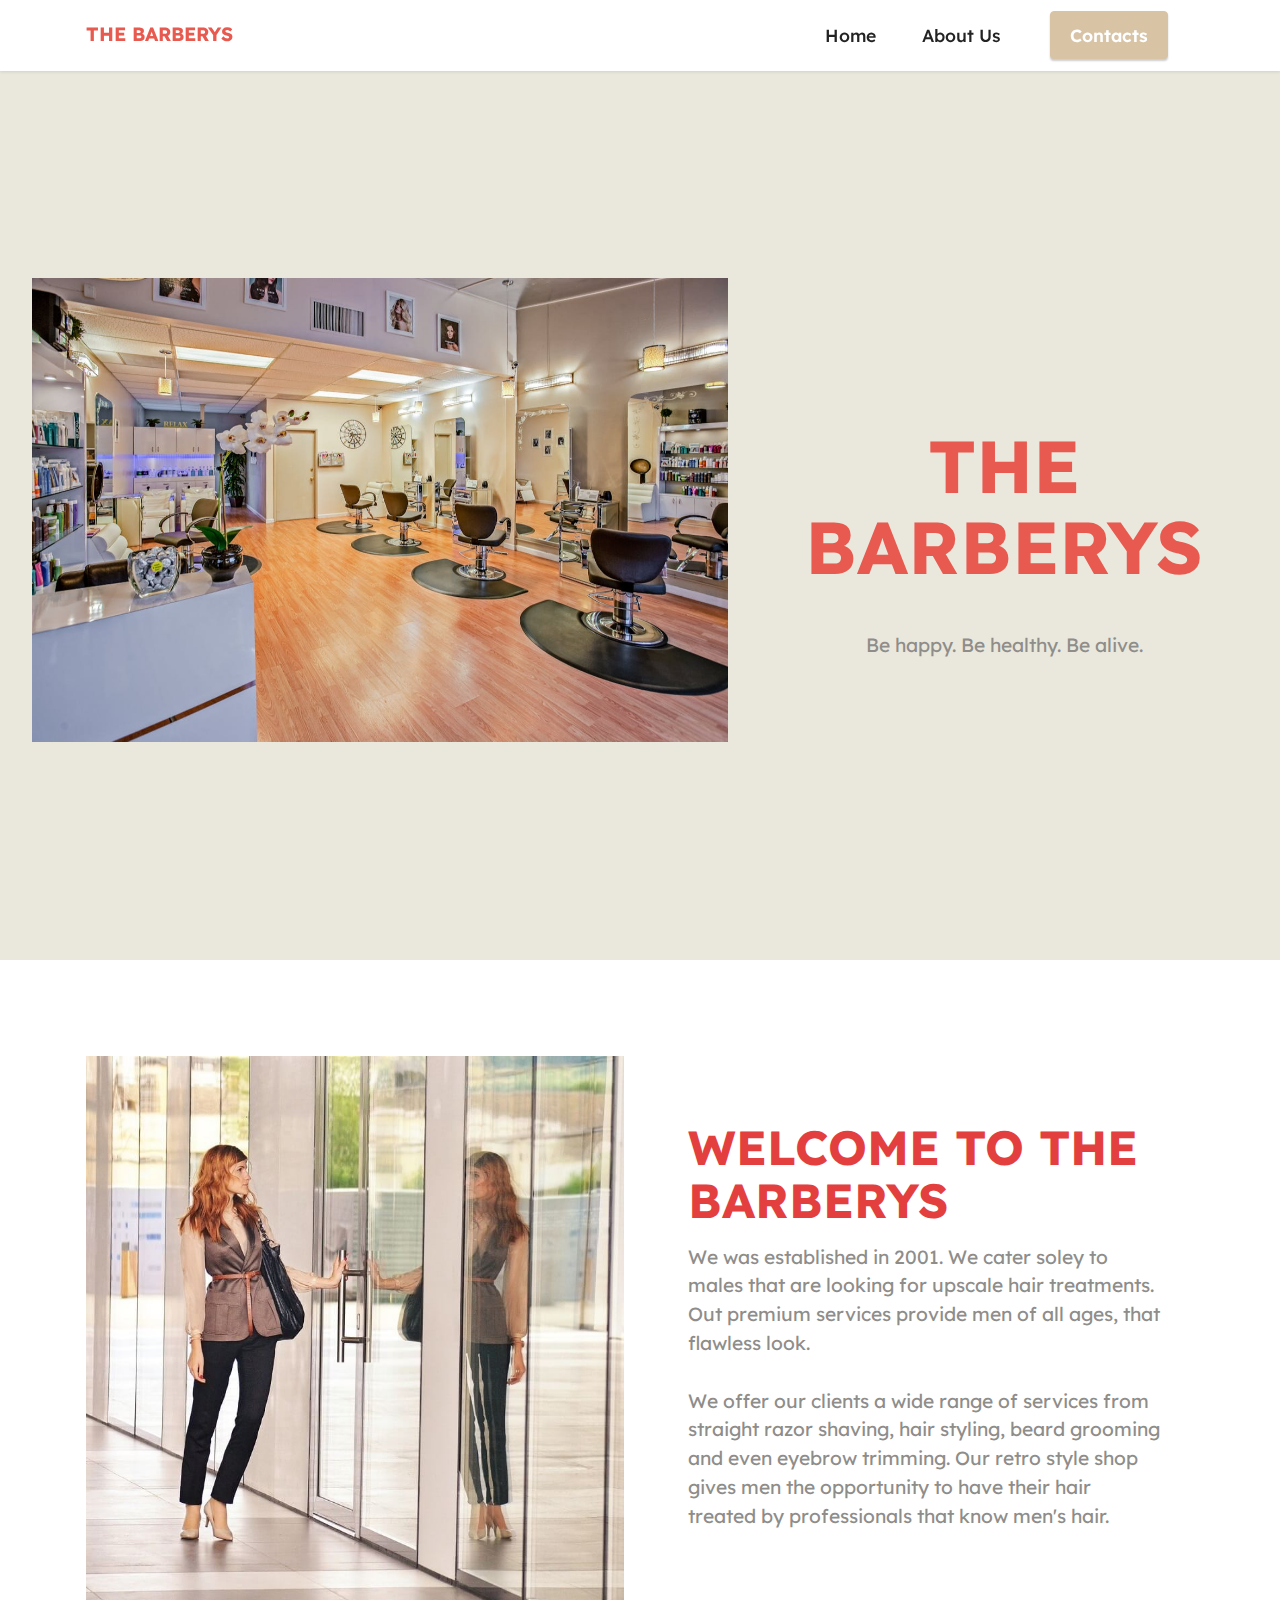
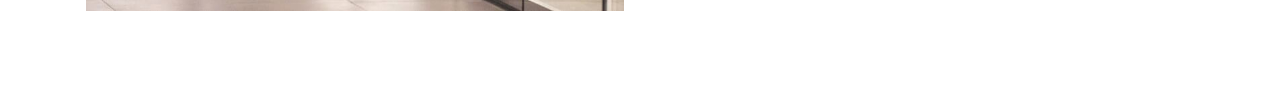
==== index.html @ 4863f23b "Add files via upload" ====
<!DOCTYPE html>
<html  >
<head>
  <!-- Site made with Mobirise Website Builder v5.9.6, https://mobirise.com -->
  <meta charset="UTF-8">
  <meta http-equiv="X-UA-Compatible" content="IE=edge">
  <meta name="generator" content="Mobirise v5.9.6, mobirise.com">
  <meta name="viewport" content="width=device-width, initial-scale=1, minimum-scale=1">
  <link rel="shortcut icon" href="assets/images/logo.png" type="image/x-icon">
  <meta name="description" content="">
  
  
  <title>Home</title>
  <link rel="stylesheet" href="assets/bootstrap/css/bootstrap.min.css">
  <link rel="stylesheet" href="assets/bootstrap/css/bootstrap-grid.min.css">
  <link rel="stylesheet" href="assets/bootstrap/css/bootstrap-reboot.min.css">
  <link rel="stylesheet" href="assets/dropdown/css/style.css">
  <link rel="stylesheet" href="assets/socicon/css/styles.css">
  <link rel="stylesheet" href="assets/theme/css/style.css">
  <link rel="preload" href="https://fonts.googleapis.com/css?family=Lexend:100,200,300,400,500,600,700,800,900&display=swap" as="style" onload="this.onload=null;this.rel='stylesheet'">
  <noscript><link rel="stylesheet" href="https://fonts.googleapis.com/css?family=Lexend:100,200,300,400,500,600,700,800,900&display=swap"></noscript>
  <link rel="preload" as="style" href="assets/mobirise/css/mbr-additional.css"><link rel="stylesheet" href="assets/mobirise/css/mbr-additional.css" type="text/css">

  
  
  
</head>
<body>
  
  <section data-bs-version="5.1" class="menu menu2 cid-sFF0ciwnEL" once="menu" id="menu2-0">
    
    <nav class="navbar navbar-dropdown navbar-fixed-top navbar-expand-lg">
        <div class="container">
            <div class="navbar-brand">
                
                <span class="navbar-caption-wrap"><a class="navbar-caption text-primary display-7" href="index.html">THE BARBERYS<br></a></span>
            </div>
            <button class="navbar-toggler" type="button" data-toggle="collapse" data-bs-toggle="collapse" data-target="#navbarSupportedContent" data-bs-target="#navbarSupportedContent" aria-controls="navbarNavAltMarkup" aria-expanded="false" aria-label="Toggle navigation">
                <div class="hamburger">
                    <span></span>
                    <span></span>
                    <span></span>
                    <span></span>
                </div>
            </button>
            <div class="collapse navbar-collapse" id="navbarSupportedContent">
                <ul class="navbar-nav nav-dropdown" data-app-modern-menu="true"><li class="nav-item"><a class="nav-link link text-black text-primary display-4" href="index.html">Home</a></li>
                    <li class="nav-item"><a class="nav-link link text-black text-primary display-4" href="about.html">About Us</a></li></ul>
                
                <div class="navbar-buttons mbr-section-btn"><a class="btn btn-secondary display-4" href="contact.html">
                        Contacts</a></div>
            </div>
        </div>
    </nav>
</section>

<section data-bs-version="5.1" class="header11 cid-sFF0SGinka mbr-fullscreen" id="header11-1">

    

    

    <div class="container-fluid">
        <div class="row justify-content-center">
            <div class="col-12 col-md-7 image-wrapper">
                <img class="w-100" src="assets/images/pexels-delbeautybox-211032.jpeg" alt="Mobirise Website Builder">
            </div>
            <div class="col-12 col-md">
                <div class="text-wrapper text-center">
                    <h1 class="mbr-section-title mbr-fonts-style mb-3 display-1">
                        <strong>
</strong><div><strong><br></strong></div><div><strong>THE BARBERYS</strong></div></h1>
                    <p class="mbr-text mbr-fonts-style display-7"><br>Be happy. Be healthy. Be alive.</p>
                    
                </div>
            </div>
        </div>
    </div>
</section>

<section data-bs-version="5.1" class="image1 cid-sFF75ZhH2d" id="image1-b">
    

    

    <div class="container">
        <div class="row align-items-center">
            <div class="col-12 col-lg-6">
                <div class="image-wrapper">
                    <img src="assets/images/mbr-3.jpeg" alt="Mobirise Website Builder">
                    
                </div>
            </div>
            <div class="col-12 col-lg">
                <div class="text-wrapper">
                    <h3 class="mbr-section-title mbr-fonts-style mb-3 display-2"><strong>WELCOME TO THE BARBERYS</strong></h3>
                    <p class="mbr-text mbr-fonts-style display-7">We was established in 2001. We cater soley to males that are looking for upscale hair treatments. Out premium services provide men of all ages, that flawless look.
<br>​
<br>​We offer our clients a wide range of services from straight razor shaving, hair styling, beard grooming and even eyebrow trimming. Our retro style shop gives men the opportunity to have their hair treated by professionals that know men's hair.​<br></p>
                </div>
            </div>
        </div>
    </div>
</section>  
  
  
</body>
</html>
---- assets/dropdown/css/style.css ----
.navbar-dropdown {
  left: 0;
  padding: 0;
  position: absolute;
  right: 0;
  top: 0;
  transition: all 0.45s ease;
  z-index: 1030;
  background: #282828; }
  .navbar-dropdown .navbar-logo {
    margin-right: 0.8rem;
    transition: margin 0.3s ease-in-out;
    vertical-align: middle; }
    .navbar-dropdown .navbar-logo img {
      height: 3.125rem;
      transition: all 0.3s ease-in-out; }
    .navbar-dropdown .navbar-logo.mbr-iconfont {
      font-size: 3.125rem;
      line-height: 3.125rem; }
  .navbar-dropdown .navbar-caption {
    font-weight: 700;
    white-space: normal;
    vertical-align: -4px;
    line-height: 3.125rem !important; }
    .navbar-dropdown .navbar-caption, .navbar-dropdown .navbar-caption:hover {
      color: inherit;
      text-decoration: none; }
  .navbar-dropdown .mbr-iconfont + .navbar-caption {
    vertical-align: -1px; }
  .navbar-dropdown.navbar-fixed-top {
    position: fixed; }
  .navbar-dropdown .navbar-brand span {
    vertical-align: -4px; }
  .navbar-dropdown.bg-color.transparent {
    background: none; }
  .navbar-dropdown.navbar-short .navbar-brand {
    padding: 0.625rem 0; }
    .navbar-dropdown.navbar-short .navbar-brand span {
      vertical-align: -1px; }
  .navbar-dropdown.navbar-short .navbar-caption {
    line-height: 2.375rem !important;
    vertical-align: -2px; }
  .navbar-dropdown.navbar-short .navbar-logo {
    margin-right: 0.5rem; }
    .navbar-dropdown.navbar-short .navbar-logo img {
      height: 2.375rem; }
    .navbar-dropdown.navbar-short .navbar-logo.mbr-iconfont {
      font-size: 2.375rem;
      line-height: 2.375rem; }
  .navbar-dropdown.navbar-short .mbr-table-cell {
    height: 3.625rem; }
  .navbar-dropdown .navbar-close {
    left: 0.6875rem;
    position: fixed;
    top: 0.75rem;
    z-index: 1000; }
  .navbar-dropdown .hamburger-icon {
    content: "";
    display: inline-block;
    vertical-align: middle;
    width: 16px;
    -webkit-box-shadow: 0 -6px 0 1px #282828,0 0 0 1px #282828,0 6px 0 1px #282828;
    -moz-box-shadow: 0 -6px 0 1px #282828,0 0 0 1px #282828,0 6px 0 1px #282828;
    box-shadow: 0 -6px 0 1px #282828,0 0 0 1px #282828,0 6px 0 1px #282828; }

.dropdown-menu .dropdown-toggle[data-toggle="dropdown-submenu"]::after {
  border-bottom: 0.35em solid transparent;
  border-left: 0.35em solid;
  border-right: 0;
  border-top: 0.35em solid transparent;
  margin-left: 0.3rem; }

.dropdown-menu .dropdown-item:focus {
  outline: 0; }

.nav-dropdown {
  font-size: 0.75rem;
  font-weight: 500;
  height: auto !important; }
  .nav-dropdown .nav-btn {
    padding-left: 1rem; }
  .nav-dropdown .link {
    margin: .667em 1.667em;
    font-weight: 500;
    padding: 0;
    transition: color .2s ease-in-out; }
    .nav-dropdown .link.dropdown-toggle {
      margin-right: 2.583em; }
      .nav-dropdown .link.dropdown-toggle::after {
        margin-left: .25rem;
        border-top: 0.35em solid;
        border-right: 0.35em solid transparent;
        border-left: 0.35em solid transparent;
        border-bottom: 0; }
      .nav-dropdown .link.dropdown-toggle[aria-expanded="true"] {
        margin: 0;
        padding: 0.667em 3.263em  0.667em 1.667em; }
  .nav-dropdown .link::after,
  .nav-dropdown .dropdown-item::after {
    color: inherit; }
  .nav-dropdown .btn {
    font-size: 0.75rem;
    font-weight: 700;
    letter-spacing: 0;
    margin-bottom: 0;
    padding-left: 1.25rem;
    padding-right: 1.25rem; }
  .nav-dropdown .dropdown-menu {
    border-radius: 0;
    border: 0;
    left: 0;
    margin: 0;
    padding-bottom: 1.25rem;
    padding-top: 1.25rem;
    position: relative; }
  .nav-dropdown .dropdown-submenu {
    margin-left: 0.125rem;
    top: 0; }
  .nav-dropdown .dropdown-item {
    font-weight: 500;
    line-height: 2;
    padding: 0.3846em 4.615em 0.3846em 1.5385em;
    position: relative;
    transition: color .2s ease-in-out, background-color .2s ease-in-out; }
    .nav-dropdown .dropdown-item::after {
      margin-top: -0.3077em;
      position: absolute;
      right: 1.1538em;
      top: 50%; }
    .nav-dropdown .dropdown-item:focus, .nav-dropdown .dropdown-item:hover {
      background: none; }

@media (max-width: 767px) {
  .nav-dropdown.navbar-toggleable-sm {
    bottom: 0;
    display: none;
    left: 0;
    overflow-x: hidden;
    position: fixed;
    top: 0;
    transform: translateX(-100%);
    -ms-transform: translateX(-100%);
    -webkit-transform: translateX(-100%);
    width: 18.75rem;
    z-index: 999; } }
.nav-dropdown.navbar-toggleable-xl {
  bottom: 0;
  display: none;
  left: 0;
  overflow-x: hidden;
  position: fixed;
  top: 0;
  transform: translateX(-100%);
  -ms-transform: translateX(-100%);
  -webkit-transform: translateX(-100%);
  width: 18.75rem;
  z-index: 999; }

.nav-dropdown-sm {
  display: block !important;
  overflow-x: hidden;
  overflow: auto;
  padding-top: 3.875rem; }
  .nav-dropdown-sm::after {
    content: "";
    display: block;
    height: 3rem;
    width: 100%; }
  .nav-dropdown-sm.collapse.in ~ .navbar-close {
    display: block !important; }
  .nav-dropdown-sm.collapsing, .nav-dropdown-sm.collapse.in {
    transform: translateX(0);
    -ms-transform: translateX(0);
    -webkit-transform: translateX(0);
    transition: all 0.25s ease-out;
    -webkit-transition: all 0.25s ease-out;
    background: #282828; }
  .nav-dropdown-sm.collapsing[aria-expanded="false"] {
    transform: translateX(-100%);
    -ms-transform: translateX(-100%);
    -webkit-transform: translateX(-100%); }
  .nav-dropdown-sm .nav-item {
    display: block;
    margin-left: 0 !important;
    padding-left: 0; }
  .nav-dropdown-sm .link,
  .nav-dropdown-sm .dropdown-item {
    border-top: 1px dotted rgba(255, 255, 255, 0.1);
    font-size: 0.8125rem;
    line-height: 1.6;
    margin: 0 !important;
    padding: 0.875rem 2.4rem 0.875rem 1.5625rem !important;
    position: relative;
    white-space: normal; }
    .nav-dropdown-sm .link:focus, .nav-dropdown-sm .link:hover,
    .nav-dropdown-sm .dropdown-item:focus,
    .nav-dropdown-sm .dropdown-item:hover {
      background: rgba(0, 0, 0, 0.2) !important;
      color: #c0a375; }
  .nav-dropdown-sm .nav-btn {
    position: relative;
    padding: 1.5625rem 1.5625rem 0 1.5625rem; }
    .nav-dropdown-sm .nav-btn::before {
      border-top: 1px dotted rgba(255, 255, 255, 0.1);
      content: "";
      left: 0;
      position: absolute;
      top: 0;
      width: 100%; }
    .nav-dropdown-sm .nav-btn + .nav-btn {
      padding-top: 0.625rem; }
      .nav-dropdown-sm .nav-btn + .nav-btn::before {
        display: none; }
  .nav-dropdown-sm .btn {
    padding: 0.625rem 0; }
  .nav-dropdown-sm .dropdown-toggle[data-toggle="dropdown-submenu"]::after {
    margin-left: .25rem;
    border-top: 0.35em solid;
    border-right: 0.35em solid transparent;
    border-left: 0.35em solid transparent;
    border-bottom: 0; }
  .nav-dropdown-sm .dropdown-toggle[data-toggle="dropdown-submenu"][aria-expanded="true"]::after {
    border-top: 0;
    border-right: 0.35em solid transparent;
    border-left: 0.35em solid transparent;
    border-bottom: 0.35em solid; }
  .nav-dropdown-sm .dropdown-menu {
    margin: 0;
    padding: 0;
    position: relative;
    top: 0;
    left: 0;
    width: 100%;
    border: 0;
    float: none;
    border-radius: 0;
    background: none; }
  .nav-dropdown-sm .dropdown-submenu {
    left: 100%;
    margin-left: 0.125rem;
    margin-top: -1.25rem;
    top: 0; }

.navbar-toggleable-sm .nav-dropdown .dropdown-menu {
  position: absolute; }

.navbar-toggleable-sm .nav-dropdown .dropdown-submenu {
  left: 100%;
  margin-left: 0.125rem;
  margin-top: -1.25rem;
  top: 0; }

.navbar-toggleable-sm.opened .nav-dropdown .dropdown-menu {
  position: relative; }

.navbar-toggleable-sm.opened .nav-dropdown .dropdown-submenu {
  left: 0;
  margin-left: 00rem;
  margin-top: 0rem;
  top: 0; }

.is-builder .nav-dropdown.collapsing {
  transition: none !important; }
---- assets/socicon/css/styles.css ----
@charset "UTF-8";

@font-face {
  font-family: 'Socicon';
  src:  url('../fonts/socicon.eot');
  src:  url('../fonts/socicon.eot?#iefix') format('embedded-opentype'),
    url('../fonts/socicon.woff2') format('woff2'),
    url('../fonts/socicon.ttf') format('truetype'),
    url('../fonts/socicon.woff') format('woff'),
    url('../fonts/socicon.svg#socicon') format('svg');
  font-weight: normal;
  font-style: normal;
  font-display: swap;
}

[data-icon]:before {
  font-family: "socicon" !important;
  content: attr(data-icon);
  font-style: normal !important;
  font-weight: normal !important;
  font-variant: normal !important;
  text-transform: none !important;
  speak: none;
  line-height: 1;
  -webkit-font-smoothing: antialiased;
  -moz-osx-font-smoothing: grayscale;
}

[class^="socicon-"], [class*=" socicon-"] {
  /* use !important to prevent issues with browser extensions that change fonts */
  font-family: 'Socicon' !important;
  speak: none;
  font-style: normal;
  font-weight: normal;
  font-variant: normal;
  text-transform: none;
  line-height: 1;

  /* Better Font Rendering =========== */
  -webkit-font-smoothing: antialiased;
  -moz-osx-font-smoothing: grayscale;
}

.socicon-eitaa:before {
  content: "\e97c";
}
.socicon-soroush:before {
  content: "\e97d";
}
.socicon-bale:before {
  content: "\e97e";
}
.socicon-zazzle:before {
  content: "\e97b";
}
.socicon-society6:before {
  content: "\e97a";
}
.socicon-redbubble:before {
  content: "\e979";
}
.socicon-avvo:before {
  content: "\e978";
}
.socicon-stitcher:before {
  content: "\e977";
}
.socicon-googlehangouts:before {
  content: "\e974";
}
.socicon-dlive:before {
  content: "\e975";
}
.socicon-vsco:before {
  content: "\e976";
}
.socicon-flipboard:before {
  content: "\e973";
}
.socicon-ubuntu:before {
  content: "\e958";
}
.socicon-artstation:before {
  content: "\e959";
}
.socicon-invision:before {
  content: "\e95a";
}
.socicon-torial:before {
  content: "\e95b";
}
.socicon-collectorz:before {
  content: "\e95c";
}
.socicon-seenthis:before {
  content: "\e95d";
}
.socicon-googleplaymusic:before {
  content: "\e95e";
}
.socicon-debian:before {
  content: "\e95f";
}
.socicon-filmfreeway:before {
  content: "\e960";
}
.socicon-gnome:before {
  content: "\e961";
}
.socicon-itchio:before {
  content: "\e962";
}
.socicon-jamendo:before {
  content: "\e963";
}
.socicon-mix:before {
  content: "\e964";
}
.socicon-sharepoint:before {
  content: "\e965";
}
.socicon-tinder:before {
  content: "\e966";
}
.socicon-windguru:before {
  content: "\e967";
}
.socicon-cdbaby:before {
  content: "\e968";
}
.socicon-elementaryos:before {
  content: "\e969";
}
.socicon-stage32:before {
  content: "\e96a";
}
.socicon-tiktok:before {
  content: "\e96b";
}
.socicon-gitter:before {
  content: "\e96c";
}
.socicon-letterboxd:before {
  content: "\e96d";
}
.socicon-threema:before {
  content: "\e96e";
}
.socicon-splice:before {
  content: "\e96f";
}
.socicon-metapop:before {
  content: "\e970";
}
.socicon-naver:before {
  content: "\e971";
}
.socicon-remote:before {
  content: "\e972";
}
.socicon-internet:before {
  content: "\e957";
}
.socicon-moddb:before {
  content: "\e94b";
}
.socicon-indiedb:before {
  content: "\e94c";
}
.socicon-traxsource:before {
  content: "\e94d";
}
.socicon-gamefor:before {
  content: "\e94e";
}
.socicon-pixiv:before {
  content: "\e94f";
}
.socicon-myanimelist:before {
  content: "\e950";
}
.socicon-blackberry:before {
  content: "\e951";
}
.socicon-wickr:before {
  content: "\e952";
}
.socicon-spip:before {
  content: "\e953";
}
.socicon-napster:before {
  content: "\e954";
}
.socicon-beatport:before {
  content: "\e955";
}
.socicon-hackerone:before {
  content: "\e956";
}
.socicon-hackernews:before {
  content: "\e946";
}
.socicon-smashwords:before {
  content: "\e947";
}
.socicon-kobo:before {
  content: "\e948";
}
.socicon-bookbub:before {
  content: "\e949";
}
.socicon-mailru:before {
  content: "\e94a";
}
.socicon-gitlab:before {
  content: "\e945";
}
.socicon-instructables:before {
  content: "\e944";
}
.socicon-portfolio:before {
  content: "\e943";
}
.socicon-codered:before {
  content: "\e940";
}
.socicon-origin:before {
  content: "\e941";
}
.socicon-nextdoor:before {
  content: "\e942";
}
.socicon-udemy:before {
  content: "\e93f";
}
.socicon-livemaster:before {
  content: "\e93e";
}
.socicon-crunchbase:before {
  content: "\e93b";
}
.socicon-homefy:before {
  content: "\e93c";
}
.socicon-calendly:before {
  content: "\e93d";
}
.socicon-realtor:before {
  content: "\e90f";
}
.socicon-tidal:before {
  content: "\e910";
}
.socicon-qobuz:before {
  content: "\e911";
}
.socicon-natgeo:before {
  content: "\e912";
}
.socicon-mastodon:before {
  content: "\e913";
}
.socicon-unsplash:before {
  content: "\e914";
}
.socicon-homeadvisor:before {
  content: "\e915";
}
.socicon-angieslist:before {
  content: "\e916";
}
.socicon-codepen:before {
  content: "\e917";
}
.socicon-slack:before {
  content: "\e918";
}
.socicon-openaigym:before {
  content: "\e919";
}
.socicon-logmein:before {
  content: "\e91a";
}
.socicon-fiverr:before {
  content: "\e91b";
}
.socicon-gotomeeting:before {
  content: "\e91c";
}
.socicon-aliexpress:before {
  content: "\e91d";
}
.socicon-guru:before {
  content: "\e91e";
}
.socicon-appstore:before {
  content: "\e91f";
}
.socicon-homes:before {
  content: "\e920";
}
.socicon-zoom:before {
  content: "\e921";
}
.socicon-alibaba:before {
  content: "\e922";
}
.socicon-craigslist:before {
  content: "\e923";
}
.socicon-wix:before {
  content: "\e924";
}
.socicon-redfin:before {
  content: "\e925";
}
.socicon-googlecalendar:before {
  content: "\e926";
}
.socicon-shopify:before {
  content: "\e927";
}
.socicon-freelancer:before {
  content: "\e928";
}
.socicon-seedrs:before {
  content: "\e929";
}
.socicon-bing:before {
  content: "\e92a";
}
.socicon-doodle:before {
  content: "\e92b";
}
.socicon-bonanza:before {
  content: "\e92c";
}
.socicon-squarespace:before {
  content: "\e92d";
}
.socicon-toptal:before {
  content: "\e92e";
}
.socicon-gust:before {
  content: "\e92f";
}
.socicon-ask:before {
  content: "\e930";
}
.socicon-trulia:before {
  content: "\e931";
}
.socicon-loomly:before {
  content: "\e932";
}
.socicon-ghost:before {
  content: "\e933";
}
.socicon-upwork:before {
  content: "\e934";
}
.socicon-fundable:before {
  content: "\e935";
}
.socicon-booking:before {
  content: "\e936";
}
.socicon-googlemaps:before {
  content: "\e937";
}
.socicon-zillow:before {
  content: "\e938";
}
.socicon-niconico:before {
  content: "\e939";
}
.socicon-toneden:before {
  content: "\e93a";
}
.socicon-augment:before {
  content: "\e908";
}
.socicon-bitbucket:before {
  content: "\e909";
}
.socicon-fyuse:before {
  content: "\e90a";
}
.socicon-yt-gaming:before {
  content: "\e90b";
}
.socicon-sketchfab:before {
  content: "\e90c";
}
.socicon-mobcrush:before {
  content: "\e90d";
}
.socicon-microsoft:before {
  content: "\e90e";
}
.socicon-pandora:before {
  content: "\e907";
}
.socicon-messenger:before {
  content: "\e906";
}
.socicon-gamewisp:before {
  content: "\e905";
}
.socicon-bloglovin:before {
  content: "\e904";
}
.socicon-tunein:before {
  content: "\e903";
}
.socicon-gamejolt:before {
  content: "\e901";
}
.socicon-trello:before {
  content: "\e902";
}
.socicon-spreadshirt:before {
  content: "\e900";
}
.socicon-500px:before {
  content: "\e000";
}
.socicon-8tracks:before {
  content: "\e001";
}
.socicon-airbnb:before {
  content: "\e002";
}
.socicon-alliance:before {
  content: "\e003";
}
.socicon-amazon:before {
  content: "\e004";
}
.socicon-amplement:before {
  content: "\e005";
}
.socicon-android:before {
  content: "\e006";
}
.socicon-angellist:before {
  content: "\e007";
}
.socicon-apple:before {
  content: "\e008";
}
.socicon-appnet:before {
  content: "\e009";
}
.socicon-baidu:before {
  content: "\e00a";
}
.socicon-bandcamp:before {
  content: "\e00b";
}
.socicon-battlenet:before {
  content: "\e00c";
}
.socicon-mixer:before {
  content: "\e00d";
}
.socicon-bebee:before {
  content: "\e00e";
}
.socicon-bebo:before {
  content: "\e00f";
}
.socicon-behance:before {
  content: "\e010";
}
.socicon-blizzard:before {
  content: "\e011";
}
.socicon-blogger:before {
  content: "\e012";
}
.socicon-buffer:before {
  content: "\e013";
}
.socicon-chrome:before {
  content: "\e014";
}
.socicon-coderwall:before {
  content: "\e015";
}
.socicon-curse:before {
  content: "\e016";
}
.socicon-dailymotion:before {
  content: "\e017";
}
.socicon-deezer:before {
  content: "\e018";
}
.socicon-delicious:before {
  content: "\e019";
}
.socicon-deviantart:before {
  content: "\e01a";
}
.socicon-diablo:before {
  content: "\e01b";
}
.socicon-digg:before {
  content: "\e01c";
}
.socicon-discord:before {
  content: "\e01d";
}
.socicon-disqus:before {
  content: "\e01e";
}
.socicon-douban:before {
  content: "\e01f";
}
.socicon-draugiem:before {
  content: "\e020";
}
.socicon-dribbble:before {
  content: "\e021";
}
.socicon-drupal:before {
  content: "\e022";
}
.socicon-ebay:before {
  content: "\e023";
}
.socicon-ello:before {
  content: "\e024";
}
.socicon-endomodo:before {
  content: "\e025";
}
.socicon-envato:before {
  content: "\e026";
}
.socicon-etsy:before {
  content: "\e027";
}
.socicon-facebook:before {
  content: "\e028";
}
.socicon-feedburner:before {
  content: "\e029";
}
.socicon-filmweb:before {
  content: "\e02a";
}
.socicon-firefox:before {
  content: "\e02b";
}
.socicon-flattr:before {
  content: "\e02c";
}
.socicon-flickr:before {
  content: "\e02d";
}
.socicon-formulr:before {
  content: "\e02e";
}
.socicon-forrst:before {
  content: "\e02f";
}
.socicon-foursquare:before {
  content: "\e030";
}
.socicon-friendfeed:before {
  content: "\e031";
}
.socicon-github:before {
  content: "\e032";
}
.socicon-goodreads:before {
  content: "\e033";
}
.socicon-google:before {
  content: "\e034";
}
.socicon-googlescholar:before {
  content: "\e035";
}
.socicon-googlegroups:before {
  content: "\e036";
}
.socicon-googlephotos:before {
  content: "\e037";
}
.socicon-googleplus:before {
  content: "\e038";
}
.socicon-grooveshark:before {
  content: "\e039";
}
.socicon-hackerrank:before {
  content: "\e03a";
}
.socicon-hearthstone:before {
  content: "\e03b";
}
.socicon-hellocoton:before {
  content: "\e03c";
}
.socicon-heroes:before {
  content: "\e03d";
}
.socicon-smashcast:before {
  content: "\e03e";
}
.socicon-horde:before {
  content: "\e03f";
}
.socicon-houzz:before {
  content: "\e040";
}
.socicon-icq:before {
  content: "\e041";
}
.socicon-identica:before {
  content: "\e042";
}
.socicon-imdb:before {
  content: "\e043";
}
.socicon-instagram:before {
  content: "\e044";
}
.socicon-issuu:before {
  content: "\e045";
}
.socicon-istock:before {
  content: "\e046";
}
.socicon-itunes:before {
  content: "\e047";
}
.socicon-keybase:before {
  content: "\e048";
}
.socicon-lanyrd:before {
  content: "\e049";
}
.socicon-lastfm:before {
  content: "\e04a";
}
.socicon-line:before {
  content: "\e04b";
}
.socicon-linkedin:before {
  content: "\e04c";
}
.socicon-livejournal:before {
  content: "\e04d";
}
.socicon-lyft:before {
  content: "\e04e";
}
.socicon-macos:before {
  content: "\e04f";
}
.socicon-mail:before {
  content: "\e050";
}
.socicon-medium:before {
  content: "\e051";
}
.socicon-meetup:before {
  content: "\e052";
}
.socicon-mixcloud:before {
  content: "\e053";
}
.socicon-modelmayhem:before {
  content: "\e054";
}
.socicon-mumble:before {
  content: "\e055";
}
.socicon-myspace:before {
  content: "\e056";
}
.socicon-newsvine:before {
  content: "\e057";
}
.socicon-nintendo:before {
  content: "\e058";
}
.socicon-npm:before {
  content: "\e059";
}
.socicon-odnoklassniki:before {
  content: "\e05a";
}
.socicon-openid:before {
  content: "\e05b";
}
.socicon-opera:before {
  content: "\e05c";
}
.socicon-outlook:before {
  content: "\e05d";
}
.socicon-overwatch:before {
  content: "\e05e";
}
.socicon-patreon:before {
  content: "\e05f";
}
.socicon-paypal:before {
  content: "\e060";
}
.socicon-periscope:before {
  content: "\e061";
}
.socicon-persona:before {
  content: "\e062";
}
.socicon-pinterest:before {
  content: "\e063";
}
.socicon-play:before {
  content: "\e064";
}
.socicon-player:before {
  content: "\e065";
}
.socicon-playstation:before {
  content: "\e066";
}
.socicon-pocket:before {
  content: "\e067";
}
.socicon-qq:before {
  content: "\e068";
}
.socicon-quora:before {
  content: "\e069";
}
.socicon-raidcall:before {
  content: "\e06a";
}
.socicon-ravelry:before {
  content: "\e06b";
}
.socicon-reddit:before {
  content: "\e06c";
}
.socicon-renren:before {
  content: "\e06d";
}
.socicon-researchgate:before {
  content: "\e06e";
}
.socicon-residentadvisor:before {
  content: "\e06f";
}
.socicon-reverbnation:before {
  content: "\e070";
}
.socicon-rss:before {
  content: "\e071";
}
.socicon-sharethis:before {
  content: "\e072";
}
.socicon-skype:before {
  content: "\e073";
}
.socicon-slideshare:before {
  content: "\e074";
}
.socicon-smugmug:before {
  content: "\e075";
}
.socicon-snapchat:before {
  content: "\e076";
}
.socicon-songkick:before {
  content: "\e077";
}
.socicon-soundcloud:before {
  content: "\e078";
}
.socicon-spotify:before {
  content: "\e079";
}
.socicon-stackexchange:before {
  content: "\e07a";
}
.socicon-stackoverflow:before {
  content: "\e07b";
}
.socicon-starcraft:before {
  content: "\e07c";
}
.socicon-stayfriends:before {
  content: "\e07d";
}
.socicon-steam:before {
  content: "\e07e";
}
.socicon-storehouse:before {
  content: "\e07f";
}
.socicon-strava:before {
  content: "\e080";
}
.socicon-streamjar:before {
  content: "\e081";
}
.socicon-stumbleupon:before {
  content: "\e082";
}
.socicon-swarm:before {
  content: "\e083";
}
.socicon-teamspeak:before {
  content: "\e084";
}
.socicon-teamviewer:before {
  content: "\e085";
}
.socicon-technorati:before {
  content: "\e086";
}
.socicon-telegram:before {
  content: "\e087";
}
.socicon-tripadvisor:before {
  content: "\e088";
}
.socicon-tripit:before {
  content: "\e089";
}
.socicon-triplej:before {
  content: "\e08a";
}
.socicon-tumblr:before {
  content: "\e08b";
}
.socicon-twitch:before {
  content: "\e08c";
}
.socicon-twitter:before {
  content: "\e08d";
}
.socicon-uber:before {
  content: "\e08e";
}
.socicon-ventrilo:before {
  content: "\e08f";
}
.socicon-viadeo:before {
  content: "\e090";
}
.socicon-viber:before {
  content: "\e091";
}
.socicon-viewbug:before {
  content: "\e092";
}
.socicon-vimeo:before {
  content: "\e093";
}
.socicon-vine:before {
  content: "\e094";
}
.socicon-vkontakte:before {
  content: "\e095";
}
.socicon-warcraft:before {
  content: "\e096";
}
.socicon-wechat:before {
  content: "\e097";
}
.socicon-weibo:before {
  content: "\e098";
}
.socicon-whatsapp:before {
  content: "\e099";
}
.socicon-wikipedia:before {
  content: "\e09a";
}
.socicon-windows:before {
  content: "\e09b";
}
.socicon-wordpress:before {
  content: "\e09c";
}
.socicon-wykop:before {
  content: "\e09d";
}
.socicon-xbox:before {
  content: "\e09e";
}
.socicon-xing:before {
  content: "\e09f";
}
.socicon-yahoo:before {
  content: "\e0a0";
}
.socicon-yammer:before {
  content: "\e0a1";
}
.socicon-yandex:before {
  content: "\e0a2";
}
.socicon-yelp:before {
  content: "\e0a3";
}
.socicon-younow:before {
  content: "\e0a4";
}
.socicon-youtube:before {
  content: "\e0a5";
}
.socicon-zapier:before {
  content: "\e0a6";
}
.socicon-zerply:before {
  content: "\e0a7";
}
.socicon-zomato:before {
  content: "\e0a8";
}
.socicon-zynga:before {
  content: "\e0a9";
}
---- assets/theme/css/style.css ----
@charset "UTF-8";
section {
  background-color: #ffffff;
}

body {
  font-style: normal;
  line-height: 1.5;
  font-weight: 400;
  color: #232323;
  position: relative;
}

button {
  background-color: transparent;
  border-color: transparent;
}

section,
.container,
.container-fluid {
  position: relative;
  word-wrap: break-word;
}

a.mbr-iconfont:hover {
  text-decoration: none;
}

.article .lead p,
.article .lead ul,
.article .lead ol,
.article .lead pre,
.article .lead blockquote {
  margin-bottom: 0;
}

a {
  font-style: normal;
  font-weight: 400;
  cursor: pointer;
}
a, a:hover {
  text-decoration: none;
}

.mbr-section-title {
  font-style: normal;
  line-height: 1.3;
}

.mbr-section-subtitle {
  line-height: 1.3;
}

.mbr-text {
  font-style: normal;
  line-height: 1.7;
}

h1,
h2,
h3,
h4,
h5,
h6,
.display-1,
.display-2,
.display-4,
.display-5,
.display-7,
span,
p,
a {
  line-height: 1;
  word-break: break-word;
  word-wrap: break-word;
  font-weight: 400;
}

b,
strong {
  font-weight: bold;
}

input:-webkit-autofill, input:-webkit-autofill:hover, input:-webkit-autofill:focus, input:-webkit-autofill:active {
  transition-delay: 9999s;
  -webkit-transition-property: background-color, color;
  transition-property: background-color, color;
}

textarea[type=hidden] {
  display: none;
}

section {
  background-position: 50% 50%;
  background-repeat: no-repeat;
  background-size: cover;
}
section .mbr-background-video,
section .mbr-background-video-preview {
  position: absolute;
  bottom: 0;
  left: 0;
  right: 0;
  top: 0;
}

.hidden {
  visibility: hidden;
}

.mbr-z-index20 {
  z-index: 20;
}

/*! Base colors */
.mbr-white {
  color: #ffffff;
}

.mbr-black {
  color: #111111;
}

.mbr-bg-white {
  background-color: #ffffff;
}

.mbr-bg-black {
  background-color: #000000;
}

/*! Text-aligns */
.align-left {
  text-align: left;
}

.align-center {
  text-align: center;
}

.align-right {
  text-align: right;
}

/*! Font-weight  */
.mbr-light {
  font-weight: 300;
}

.mbr-regular {
  font-weight: 400;
}

.mbr-semibold {
  font-weight: 500;
}

.mbr-bold {
  font-weight: 700;
}

/*! Media  */
.media-content {
  flex-basis: 100%;
}

.media-container-row {
  display: flex;
  flex-direction: row;
  flex-wrap: wrap;
  justify-content: center;
  align-content: center;
  align-items: start;
}
.media-container-row .media-size-item {
  width: 400px;
}

.media-container-column {
  display: flex;
  flex-direction: column;
  flex-wrap: wrap;
  justify-content: center;
  align-content: center;
  align-items: stretch;
}
.media-container-column > * {
  width: 100%;
}

@media (min-width: 992px) {
  .media-container-row {
    flex-wrap: nowrap;
  }
}
figure {
  margin-bottom: 0;
  overflow: hidden;
}

figure[mbr-media-size] {
  transition: width 0.1s;
}

img,
iframe {
  display: block;
  width: 100%;
}

.card {
  background-color: transparent;
  border: none;
}

.card-box {
  width: 100%;
}

.card-img {
  text-align: center;
  flex-shrink: 0;
  -webkit-flex-shrink: 0;
}

.media {
  max-width: 100%;
  margin: 0 auto;
}

.mbr-figure {
  align-self: center;
}

.media-container > div {
  max-width: 100%;
}

.mbr-figure img,
.card-img img {
  width: 100%;
}

@media (max-width: 991px) {
  .media-size-item {
    width: auto !important;
  }

  .media {
    width: auto;
  }

  .mbr-figure {
    width: 100% !important;
  }
}
/*! Buttons */
.mbr-section-btn {
  margin-left: -0.6rem;
  margin-right: -0.6rem;
  font-size: 0;
}

.btn {
  font-weight: 600;
  border-width: 1px;
  font-style: normal;
  margin: 0.6rem 0.6rem;
  white-space: normal;
  transition: all 0.2s ease-in-out;
  display: inline-flex;
  align-items: center;
  justify-content: center;
  word-break: break-word;
}

.btn-sm {
  font-weight: 600;
  letter-spacing: 0px;
  transition: all 0.3s ease-in-out;
}

.btn-md {
  font-weight: 600;
  letter-spacing: 0px;
  transition: all 0.3s ease-in-out;
}

.btn-lg {
  font-weight: 600;
  letter-spacing: 0px;
  transition: all 0.3s ease-in-out;
}

.btn-form {
  margin: 0;
}
.btn-form:hover {
  cursor: pointer;
}

nav .mbr-section-btn {
  margin-left: 0rem;
  margin-right: 0rem;
}

/*! Btn icon margin */
.btn .mbr-iconfont,
.btn.btn-sm .mbr-iconfont {
  order: 1;
  cursor: pointer;
  margin-left: 0.5rem;
  vertical-align: sub;
}

.btn.btn-md .mbr-iconfont,
.btn.btn-md .mbr-iconfont {
  margin-left: 0.8rem;
}

.mbr-regular {
  font-weight: 400;
}

.mbr-semibold {
  font-weight: 500;
}

.mbr-bold {
  font-weight: 700;
}

[type=submit] {
  -webkit-appearance: none;
}

/*! Full-screen */
.mbr-fullscreen .mbr-overlay {
  min-height: 100vh;
}

.mbr-fullscreen {
  display: flex;
  display: -moz-flex;
  display: -ms-flex;
  display: -o-flex;
  align-items: center;
  min-height: 100vh;
  padding-top: 3rem;
  padding-bottom: 3rem;
}

/*! Map */
.map {
  height: 25rem;
  position: relative;
}
.map iframe {
  width: 100%;
  height: 100%;
}

/*! Scroll to top arrow */
.mbr-arrow-up {
  bottom: 25px;
  right: 90px;
  position: fixed;
  text-align: right;
  z-index: 5000;
  color: #ffffff;
  font-size: 22px;
}

.mbr-arrow-up a {
  background: rgba(0, 0, 0, 0.2);
  border-radius: 50%;
  color: #fff;
  display: inline-block;
  height: 60px;
  width: 60px;
  border: 2px solid #fff;
  outline-style: none !important;
  position: relative;
  text-decoration: none;
  transition: all 0.3s ease-in-out;
  cursor: pointer;
  text-align: center;
}
.mbr-arrow-up a:hover {
  background-color: rgba(0, 0, 0, 0.4);
}
.mbr-arrow-up a i {
  line-height: 60px;
}

.mbr-arrow-up-icon {
  display: block;
  color: #fff;
}

.mbr-arrow-up-icon::before {
  content: "›";
  display: inline-block;
  font-family: serif;
  font-size: 22px;
  line-height: 1;
  font-style: normal;
  position: relative;
  top: 6px;
  left: -4px;
  transform: rotate(-90deg);
}

/*! Arrow Down */
.mbr-arrow {
  position: absolute;
  bottom: 45px;
  left: 50%;
  width: 60px;
  height: 60px;
  cursor: pointer;
  background-color: rgba(80, 80, 80, 0.5);
  border-radius: 50%;
  transform: translateX(-50%);
}
@media (max-width: 767px) {
  .mbr-arrow {
    display: none;
  }
}
.mbr-arrow > a {
  display: inline-block;
  text-decoration: none;
  outline-style: none;
  -webkit-animation: arrowdown 1.7s ease-in-out infinite;
          animation: arrowdown 1.7s ease-in-out infinite;
  color: #ffffff;
}
.mbr-arrow > a > i {
  position: absolute;
  top: -2px;
  left: 15px;
  font-size: 2rem;
}

#scrollToTop a i::before {
  content: "";
  position: absolute;
  display: block;
  border-bottom: 2.5px solid #fff;
  border-left: 2.5px solid #fff;
  width: 27.8%;
  height: 27.8%;
  left: 50%;
  top: 51%;
  transform: translateY(-30%) translateX(-50%) rotate(135deg);
}

@keyframes arrowdown {
  0% {
    transform: translateY(0px);
  }
  50% {
    transform: translateY(-5px);
  }
  100% {
    transform: translateY(0px);
  }
}
@-webkit-keyframes arrowdown {
  0% {
    transform: translateY(0px);
  }
  50% {
    transform: translateY(-5px);
  }
  100% {
    transform: translateY(0px);
  }
}
@media (max-width: 500px) {
  .mbr-arrow-up {
    left: 0;
    right: 0;
    text-align: center;
  }
}
/*Gradients animation*/
@keyframes gradient-animation {
  from {
    background-position: 0% 100%;
    -webkit-animation-timing-function: ease-in-out;
            animation-timing-function: ease-in-out;
  }
  to {
    background-position: 100% 0%;
    -webkit-animation-timing-function: ease-in-out;
            animation-timing-function: ease-in-out;
  }
}
@-webkit-keyframes gradient-animation {
  from {
    background-position: 0% 100%;
    -webkit-animation-timing-function: ease-in-out;
            animation-timing-function: ease-in-out;
  }
  to {
    background-position: 100% 0%;
    -webkit-animation-timing-function: ease-in-out;
            animation-timing-function: ease-in-out;
  }
}
.bg-gradient {
  background-size: 200% 200%;
  animation: gradient-animation 5s infinite alternate;
  -webkit-animation: gradient-animation 5s infinite alternate;
}

.menu .navbar-brand {
  display: -webkit-flex;
}
.menu .navbar-brand span {
  display: flex;
  display: -webkit-flex;
}
.menu .navbar-brand .navbar-caption-wrap {
  display: -webkit-flex;
}
.menu .navbar-brand .navbar-logo img {
  display: -webkit-flex;
  width: auto;
}
@media (min-width: 768px) and (max-width: 991px) {
  .menu .navbar-toggleable-sm .navbar-nav {
    display: -ms-flexbox;
  }
}
@media (max-width: 991px) {
  .menu .navbar-collapse {
    max-height: 93.5vh;
  }
  .menu .navbar-collapse.show {
    overflow: auto;
  }
}
@media (min-width: 992px) {
  .menu .navbar-nav.nav-dropdown {
    display: -webkit-flex;
  }
  .menu .navbar-toggleable-sm .navbar-collapse {
    display: -webkit-flex !important;
  }
  .menu .collapsed .navbar-collapse {
    max-height: 93.5vh;
  }
  .menu .collapsed .navbar-collapse.show {
    overflow: auto;
  }
}
@media (max-width: 767px) {
  .menu .navbar-collapse {
    max-height: 80vh;
  }
}

.nav-link .mbr-iconfont {
  margin-right: 0.5rem;
}

.navbar {
  display: -webkit-flex;
  -webkit-flex-wrap: wrap;
  -webkit-align-items: center;
  -webkit-justify-content: space-between;
}

.navbar-collapse {
  -webkit-flex-basis: 100%;
  -webkit-flex-grow: 1;
  -webkit-align-items: center;
}

.nav-dropdown .link {
  padding: 0.667em 1.667em !important;
  margin: 0 !important;
}

.nav {
  display: -webkit-flex;
  -webkit-flex-wrap: wrap;
}

.row {
  display: -webkit-flex;
  -webkit-flex-wrap: wrap;
}

.justify-content-center {
  -webkit-justify-content: center;
}

.form-inline {
  display: -webkit-flex;
}

.card-wrapper {
  -webkit-flex: 1;
}

.carousel-control {
  z-index: 10;
  display: -webkit-flex;
}

.carousel-controls {
  display: -webkit-flex;
}

.media {
  display: -webkit-flex;
}

.form-group:focus {
  outline: none;
}

.jq-selectbox__select {
  padding: 7px 0;
  position: relative;
}

.jq-selectbox__dropdown {
  overflow: hidden;
  border-radius: 10px;
  position: absolute;
  top: 100%;
  left: 0 !important;
  width: 100% !important;
}

.jq-selectbox__trigger-arrow {
  right: 0;
  transform: translateY(-50%);
}

.jq-selectbox li {
  padding: 1.07em 0.5em;
}

input[type=range] {
  padding-left: 0 !important;
  padding-right: 0 !important;
}

.modal-dialog,
.modal-content {
  height: 100%;
}

.modal-dialog .carousel-inner {
  height: calc(100vh - 1.75rem);
}
@media (max-width: 575px) {
  .modal-dialog .carousel-inner {
    height: calc(100vh - 1rem);
  }
}

.carousel-item {
  text-align: center;
}

.carousel-item img {
  margin: auto;
}

.navbar-toggler {
  align-self: flex-start;
  padding: 0.25rem 0.75rem;
  font-size: 1.25rem;
  line-height: 1;
  background: transparent;
  border: 1px solid transparent;
  border-radius: 0.25rem;
}

.navbar-toggler:focus,
.navbar-toggler:hover {
  text-decoration: none;
  box-shadow: none;
}

.navbar-toggler-icon {
  display: inline-block;
  width: 1.5em;
  height: 1.5em;
  vertical-align: middle;
  content: "";
  background: no-repeat center center;
  background-size: 100% 100%;
}

.navbar-toggler-left {
  position: absolute;
  left: 1rem;
}

.navbar-toggler-right {
  position: absolute;
  right: 1rem;
}

.card-img {
  width: auto;
}

.menu .navbar.collapsed:not(.beta-menu) {
  flex-direction: column;
}

.carousel-item.active,
.carousel-item-next,
.carousel-item-prev {
  display: flex;
}

.note-air-layout .dropup .dropdown-menu,
.note-air-layout .navbar-fixed-bottom .dropdown .dropdown-menu {
  bottom: initial !important;
}

html,
body {
  height: auto;
  min-height: 100vh;
}

.dropup .dropdown-toggle::after {
  display: none;
}

.form-asterisk {
  font-family: initial;
  position: absolute;
  top: -2px;
  font-weight: normal;
}

.form-control-label {
  position: relative;
  cursor: pointer;
  margin-bottom: 0.357em;
  padding: 0;
}

.alert {
  color: #ffffff;
  border-radius: 0;
  border: 0;
  font-size: 1.1rem;
  line-height: 1.5;
  margin-bottom: 1.875rem;
  padding: 1.25rem;
  position: relative;
  text-align: center;
}
.alert.alert-form::after {
  background-color: inherit;
  bottom: -7px;
  content: "";
  display: block;
  height: 14px;
  left: 50%;
  margin-left: -7px;
  position: absolute;
  transform: rotate(45deg);
  width: 14px;
}

.form-control {
  background-color: #ffffff;
  background-clip: border-box;
  color: #232323;
  line-height: 1rem !important;
  height: auto;
  padding: 0.6rem 1.2rem;
  transition: border-color 0.25s ease 0s;
  border: 1px solid transparent !important;
  border-radius: 4px;
  box-shadow: rgba(0, 0, 0, 0.07) 0px 1px 1px 0px, rgba(0, 0, 0, 0.07) 0px 1px 3px 0px, rgba(0, 0, 0, 0.03) 0px 0px 0px 1px;
}
.form-active .form-control:invalid {
  border-color: red;
}

form .row {
  margin-left: -0.6rem;
  margin-right: -0.6rem;
}
form .row [class*=col] {
  padding-left: 0.6rem;
  padding-right: 0.6rem;
}

form .mbr-section-btn {
  margin: 0;
  padding-left: 0.6rem;
  padding-right: 0.6rem;
}

form .btn {
  display: flex;
  padding: 0.6rem 1.2rem;
  margin: 0;
}

form .form-check-input {
  margin-top: 0.5;
}

textarea.form-control {
  line-height: 1.5rem !important;
}

.form-group {
  margin-bottom: 1.2rem;
}

.form-control,
form .btn {
  min-height: 48px;
}

.gdpr-block label span.textGDPR input[name=gdpr] {
  top: 7px;
}

.form-control:focus {
  box-shadow: none;
}

:focus {
  outline: none;
}

.mbr-overlay {
  background-color: #000;
  bottom: 0;
  left: 0;
  opacity: 0.5;
  position: absolute;
  right: 0;
  top: 0;
  z-index: 0;
  pointer-events: none;
}

blockquote {
  font-style: italic;
  padding: 3rem;
  font-size: 1.09rem;
  position: relative;
  border-left: 3px solid;
}

ul,
ol,
pre,
blockquote {
  margin-bottom: 2.3125rem;
}

.mt-4 {
  margin-top: 2rem !important;
}

.mb-4 {
  margin-bottom: 2rem !important;
}

@media (min-width: 992px) {
  .container {
    padding-left: 16px;
    padding-right: 16px;
  }

  .row {
    margin-left: -16px;
    margin-right: -16px;
  }
  .row > [class*=col] {
    padding-left: 16px;
    padding-right: 16px;
  }
}
@media (min-width: 768px) {
  .container-fluid {
    padding-left: 32px;
    padding-right: 32px;
  }
}
@media (min-width: 768px) and (max-width: 991px) {
  .mbr-container {
    padding-left: 32px;
    padding-right: 32px;
  }
}
@media (max-width: 767px) {
  .mbr-container {
    padding-left: 16px;
    padding-right: 16px;
  }
}
.card-wrapper,
.item-wrapper {
  overflow: hidden;
}

.app-video-wrapper > img {
  opacity: 1;
}

.item {
  position: relative;
}

.dropdown-menu .dropdown-menu {
  left: 100%;
}

.dropdown-item + .dropdown-menu {
  display: none;
}

.dropdown-item:hover + .dropdown-menu,
.dropdown-menu:hover {
  display: block;
}

@media (min-aspect-ratio: 16/9) {
  .mbr-video-foreground {
    height: 300% !important;
    top: -100% !important;
  }
}
@media (max-aspect-ratio: 16/9) {
  .mbr-video-foreground {
    width: 300% !important;
    left: -100% !important;
  }
}.engine {
	position: absolute;
	text-indent: -2400px;
	text-align: center;
	padding: 0;
	top: 0;
	left: -2400px;
}
---- assets/mobirise/css/mbr-additional.css ----
body {
  font-family: Jost;
}
.display-1 {
  font-family: 'Lexend', sans-serif;
  font-size: 4.6rem;
  line-height: 1.1;
}
.display-1 > .mbr-iconfont {
  font-size: 5.75rem;
}
.display-2 {
  font-family: 'Lexend', sans-serif;
  font-size: 3rem;
  line-height: 1.1;
}
.display-2 > .mbr-iconfont {
  font-size: 3.75rem;
}
.display-4 {
  font-family: 'Lexend', sans-serif;
  font-size: 1.1rem;
  line-height: 1.5;
}
.display-4 > .mbr-iconfont {
  font-size: 1.375rem;
}
.display-5 {
  font-family: 'Lexend', sans-serif;
  font-size: 2rem;
  line-height: 1.5;
}
.display-5 > .mbr-iconfont {
  font-size: 2.5rem;
}
.display-7 {
  font-family: 'Lexend', sans-serif;
  font-size: 1.2rem;
  line-height: 1.5;
}
.display-7 > .mbr-iconfont {
  font-size: 1.5rem;
}
/* ---- Fluid typography for mobile devices ---- */
/* 1.4 - font scale ratio ( bootstrap == 1.42857 ) */
/* 100vw - current viewport width */
/* (48 - 20)  48 == 48rem == 768px, 20 == 20rem == 320px(minimal supported viewport) */
/* 0.65 - min scale variable, may vary */
@media (max-width: 992px) {
  .display-1 {
    font-size: 3.68rem;
  }
}
@media (max-width: 768px) {
  .display-1 {
    font-size: 3.22rem;
    font-size: calc( 2.26rem + (4.6 - 2.26) * ((100vw - 20rem) / (48 - 20)));
    line-height: calc( 1.1 * (2.26rem + (4.6 - 2.26) * ((100vw - 20rem) / (48 - 20))));
  }
  .display-2 {
    font-size: 2.4rem;
    font-size: calc( 1.7rem + (3 - 1.7) * ((100vw - 20rem) / (48 - 20)));
    line-height: calc( 1.3 * (1.7rem + (3 - 1.7) * ((100vw - 20rem) / (48 - 20))));
  }
  .display-4 {
    font-size: 0.88rem;
    font-size: calc( 1.0350000000000001rem + (1.1 - 1.0350000000000001) * ((100vw - 20rem) / (48 - 20)));
    line-height: calc( 1.4 * (1.0350000000000001rem + (1.1 - 1.0350000000000001) * ((100vw - 20rem) / (48 - 20))));
  }
  .display-5 {
    font-size: 1.6rem;
    font-size: calc( 1.35rem + (2 - 1.35) * ((100vw - 20rem) / (48 - 20)));
    line-height: calc( 1.4 * (1.35rem + (2 - 1.35) * ((100vw - 20rem) / (48 - 20))));
  }
  .display-7 {
    font-size: 0.96rem;
    font-size: calc( 1.07rem + (1.2 - 1.07) * ((100vw - 20rem) / (48 - 20)));
    line-height: calc( 1.4 * (1.07rem + (1.2 - 1.07) * ((100vw - 20rem) / (48 - 20))));
  }
}
/* Buttons */
.btn {
  padding: 0.6rem 1.2rem;
  border-radius: 4px;
}
.btn-sm {
  padding: 0.6rem 1.2rem;
  border-radius: 4px;
}
.btn-md {
  padding: 0.6rem 1.2rem;
  border-radius: 4px;
}
.btn-lg {
  padding: 1rem 2.6rem;
  border-radius: 4px;
}
.bg-primary {
  background-color: #e85a4f !important;
}
.bg-success {
  background-color: #40b0bf !important;
}
.bg-info {
  background-color: #47b5ed !important;
}
.bg-warning {
  background-color: #ffe161 !important;
}
.bg-danger {
  background-color: #ff9966 !important;
}
.btn-primary,
.btn-primary:active {
  background-color: #e85a4f !important;
  border-color: #e85a4f !important;
  color: #ffffff !important;
  box-shadow: 0 2px 2px 0 rgba(0, 0, 0, 0.2);
}
.btn-primary:hover,
.btn-primary:focus,
.btn-primary.focus,
.btn-primary.active {
  color: #ffffff !important;
  background-color: #c6261a !important;
  border-color: #c6261a !important;
  box-shadow: 0 2px 5px 0 rgba(0, 0, 0, 0.2);
}
.btn-primary.disabled,
.btn-primary:disabled {
  color: #ffffff !important;
  background-color: #c6261a !important;
  border-color: #c6261a !important;
}
.btn-secondary,
.btn-secondary:active {
  background-color: #d8c3a5 !important;
  border-color: #d8c3a5 !important;
  color: #ffffff !important;
  box-shadow: 0 2px 2px 0 rgba(0, 0, 0, 0.2);
}
.btn-secondary:hover,
.btn-secondary:focus,
.btn-secondary.focus,
.btn-secondary.active {
  color: #ffffff !important;
  background-color: #be9b69 !important;
  border-color: #be9b69 !important;
  box-shadow: 0 2px 5px 0 rgba(0, 0, 0, 0.2);
}
.btn-secondary.disabled,
.btn-secondary:disabled {
  color: #ffffff !important;
  background-color: #be9b69 !important;
  border-color: #be9b69 !important;
}
.btn-info,
.btn-info:active {
  background-color: #47b5ed !important;
  border-color: #47b5ed !important;
  color: #ffffff !important;
  box-shadow: 0 2px 2px 0 rgba(0, 0, 0, 0.2);
}
.btn-info:hover,
.btn-info:focus,
.btn-info.focus,
.btn-info.active {
  color: #ffffff !important;
  background-color: #148cca !important;
  border-color: #148cca !important;
  box-shadow: 0 2px 5px 0 rgba(0, 0, 0, 0.2);
}
.btn-info.disabled,
.btn-info:disabled {
  color: #ffffff !important;
  background-color: #148cca !important;
  border-color: #148cca !important;
}
.btn-success,
.btn-success:active {
  background-color: #40b0bf !important;
  border-color: #40b0bf !important;
  color: #ffffff !important;
  box-shadow: 0 2px 2px 0 rgba(0, 0, 0, 0.2);
}
.btn-success:hover,
.btn-success:focus,
.btn-success.focus,
.btn-success.active {
  color: #ffffff !important;
  background-color: #2a747e !important;
  border-color: #2a747e !important;
  box-shadow: 0 2px 5px 0 rgba(0, 0, 0, 0.2);
}
.btn-success.disabled,
.btn-success:disabled {
  color: #ffffff !important;
  background-color: #2a747e !important;
  border-color: #2a747e !important;
}
.btn-warning,
.btn-warning:active {
  background-color: #ffe161 !important;
  border-color: #ffe161 !important;
  color: #614f00 !important;
  box-shadow: 0 2px 2px 0 rgba(0, 0, 0, 0.2);
}
.btn-warning:hover,
.btn-warning:focus,
.btn-warning.focus,
.btn-warning.active {
  color: #0a0800 !important;
  background-color: #ffd10a !important;
  border-color: #ffd10a !important;
  box-shadow: 0 2px 5px 0 rgba(0, 0, 0, 0.2);
}
.btn-warning.disabled,
.btn-warning:disabled {
  color: #614f00 !important;
  background-color: #ffd10a !important;
  border-color: #ffd10a !important;
}
.btn-danger,
.btn-danger:active {
  background-color: #ff9966 !important;
  border-color: #ff9966 !important;
  color: #ffffff !important;
  box-shadow: 0 2px 2px 0 rgba(0, 0, 0, 0.2);
}
.btn-danger:hover,
.btn-danger:focus,
.btn-danger.focus,
.btn-danger.active {
  color: #ffffff !important;
  background-color: #ff5f0f !important;
  border-color: #ff5f0f !important;
  box-shadow: 0 2px 5px 0 rgba(0, 0, 0, 0.2);
}
.btn-danger.disabled,
.btn-danger:disabled {
  color: #ffffff !important;
  background-color: #ff5f0f !important;
  border-color: #ff5f0f !important;
}
.btn-white,
.btn-white:active {
  background-color: #fafafa !important;
  border-color: #fafafa !important;
  color: #7a7a7a !important;
  box-shadow: 0 2px 2px 0 rgba(0, 0, 0, 0.2);
}
.btn-white:hover,
.btn-white:focus,
.btn-white.focus,
.btn-white.active {
  color: #4f4f4f !important;
  background-color: #cfcfcf !important;
  border-color: #cfcfcf !important;
  box-shadow: 0 2px 5px 0 rgba(0, 0, 0, 0.2);
}
.btn-white.disabled,
.btn-white:disabled {
  color: #7a7a7a !important;
  background-color: #cfcfcf !important;
  border-color: #cfcfcf !important;
}
.btn-black,
.btn-black:active {
  background-color: #232323 !important;
  border-color: #232323 !important;
  color: #ffffff !important;
  box-shadow: 0 2px 2px 0 rgba(0, 0, 0, 0.2);
}
.btn-black:hover,
.btn-black:focus,
.btn-black.focus,
.btn-black.active {
  color: #ffffff !important;
  background-color: #000000 !important;
  border-color: #000000 !important;
  box-shadow: 0 2px 5px 0 rgba(0, 0, 0, 0.2);
}
.btn-black.disabled,
.btn-black:disabled {
  color: #ffffff !important;
  background-color: #000000 !important;
  border-color: #000000 !important;
}
.btn-primary-outline,
.btn-primary-outline:active {
  background-color: transparent !important;
  border-color: transparent;
  color: #e85a4f;
}
.btn-primary-outline:hover,
.btn-primary-outline:focus,
.btn-primary-outline.focus,
.btn-primary-outline.active {
  color: #c6261a !important;
  background-color: transparent!important;
  border-color: transparent!important;
  box-shadow: none!important;
}
.btn-primary-outline.disabled,
.btn-primary-outline:disabled {
  color: #ffffff !important;
  background-color: #e85a4f !important;
  border-color: #e85a4f !important;
}
.btn-secondary-outline,
.btn-secondary-outline:active {
  background-color: transparent !important;
  border-color: transparent;
  color: #d8c3a5;
}
.btn-secondary-outline:hover,
.btn-secondary-outline:focus,
.btn-secondary-outline.focus,
.btn-secondary-outline.active {
  color: #be9b69 !important;
  background-color: transparent!important;
  border-color: transparent!important;
  box-shadow: none!important;
}
.btn-secondary-outline.disabled,
.btn-secondary-outline:disabled {
  color: #ffffff !important;
  background-color: #d8c3a5 !important;
  border-color: #d8c3a5 !important;
}
.btn-info-outline,
.btn-info-outline:active {
  background-color: transparent !important;
  border-color: transparent;
  color: #47b5ed;
}
.btn-info-outline:hover,
.btn-info-outline:focus,
.btn-info-outline.focus,
.btn-info-outline.active {
  color: #148cca !important;
  background-color: transparent!important;
  border-color: transparent!important;
  box-shadow: none!important;
}
.btn-info-outline.disabled,
.btn-info-outline:disabled {
  color: #ffffff !important;
  background-color: #47b5ed !important;
  border-color: #47b5ed !important;
}
.btn-success-outline,
.btn-success-outline:active {
  background-color: transparent !important;
  border-color: transparent;
  color: #40b0bf;
}
.btn-success-outline:hover,
.btn-success-outline:focus,
.btn-success-outline.focus,
.btn-success-outline.active {
  color: #2a747e !important;
  background-color: transparent!important;
  border-color: transparent!important;
  box-shadow: none!important;
}
.btn-success-outline.disabled,
.btn-success-outline:disabled {
  color: #ffffff !important;
  background-color: #40b0bf !important;
  border-color: #40b0bf !important;
}
.btn-warning-outline,
.btn-warning-outline:active {
  background-color: transparent !important;
  border-color: transparent;
  color: #ffe161;
}
.btn-warning-outline:hover,
.btn-warning-outline:focus,
.btn-warning-outline.focus,
.btn-warning-outline.active {
  color: #ffd10a !important;
  background-color: transparent!important;
  border-color: transparent!important;
  box-shadow: none!important;
}
.btn-warning-outline.disabled,
.btn-warning-outline:disabled {
  color: #614f00 !important;
  background-color: #ffe161 !important;
  border-color: #ffe161 !important;
}
.btn-danger-outline,
.btn-danger-outline:active {
  background-color: transparent !important;
  border-color: transparent;
  color: #ff9966;
}
.btn-danger-outline:hover,
.btn-danger-outline:focus,
.btn-danger-outline.focus,
.btn-danger-outline.active {
  color: #ff5f0f !important;
  background-color: transparent!important;
  border-color: transparent!important;
  box-shadow: none!important;
}
.btn-danger-outline.disabled,
.btn-danger-outline:disabled {
  color: #ffffff !important;
  background-color: #ff9966 !important;
  border-color: #ff9966 !important;
}
.btn-black-outline,
.btn-black-outline:active {
  background-color: transparent !important;
  border-color: transparent;
  color: #232323;
}
.btn-black-outline:hover,
.btn-black-outline:focus,
.btn-black-outline.focus,
.btn-black-outline.active {
  color: #000000 !important;
  background-color: transparent!important;
  border-color: transparent!important;
  box-shadow: none!important;
}
.btn-black-outline.disabled,
.btn-black-outline:disabled {
  color: #ffffff !important;
  background-color: #232323 !important;
  border-color: #232323 !important;
}
.btn-white-outline,
.btn-white-outline:active {
  background-color: transparent !important;
  border-color: transparent;
  color: #fafafa;
}
.btn-white-outline:hover,
.btn-white-outline:focus,
.btn-white-outline.focus,
.btn-white-outline.active {
  color: #cfcfcf !important;
  background-color: transparent!important;
  border-color: transparent!important;
  box-shadow: none!important;
}
.btn-white-outline.disabled,
.btn-white-outline:disabled {
  color: #7a7a7a !important;
  background-color: #fafafa !important;
  border-color: #fafafa !important;
}
.text-primary {
  color: #e85a4f !important;
}
.text-secondary {
  color: #d8c3a5 !important;
}
.text-success {
  color: #40b0bf !important;
}
.text-info {
  color: #47b5ed !important;
}
.text-warning {
  color: #ffe161 !important;
}
.text-danger {
  color: #ff9966 !important;
}
.text-white {
  color: #fafafa !important;
}
.text-black {
  color: #232323 !important;
}
a.text-primary:hover,
a.text-primary:focus,
a.text-primary.active {
  color: #b92418 !important;
}
a.text-secondary:hover,
a.text-secondary:focus,
a.text-secondary.active {
  color: #b9945e !important;
}
a.text-success:hover,
a.text-success:focus,
a.text-success.active {
  color: #266a73 !important;
}
a.text-info:hover,
a.text-info:focus,
a.text-info.active {
  color: #1283bc !important;
}
a.text-warning:hover,
a.text-warning:focus,
a.text-warning.active {
  color: #facb00 !important;
}
a.text-danger:hover,
a.text-danger:focus,
a.text-danger.active {
  color: #ff5500 !important;
}
a.text-white:hover,
a.text-white:focus,
a.text-white.active {
  color: #c7c7c7 !important;
}
a.text-black:hover,
a.text-black:focus,
a.text-black.active {
  color: #000000 !important;
}
a[class*="text-"]:not(.nav-link):not(.dropdown-item):not([role]):not(.navbar-caption) {
  position: relative;
  background-image: transparent;
  background-size: 10000px 2px;
  background-repeat: no-repeat;
  background-position: 0px 1.2em;
  background-position: -10000px 1.2em;
}
a[class*="text-"]:not(.nav-link):not(.dropdown-item):not([role]):not(.navbar-caption):hover {
  transition: background-position 2s ease-in-out;
  background-image: linear-gradient(currentColor 50%, currentColor 50%);
  background-position: 0px 1.2em;
}
.nav-tabs .nav-link.active {
  color: #e85a4f;
}
.nav-tabs .nav-link:not(.active) {
  color: #232323;
}
.alert-success {
  background-color: #70c770;
}
.alert-info {
  background-color: #47b5ed;
}
.alert-warning {
  background-color: #ffe161;
}
.alert-danger {
  background-color: #ff9966;
}
.mbr-gallery-filter li.active .btn {
  background-color: #e85a4f;
  border-color: #e85a4f;
  color: #ffffff;
}
.mbr-gallery-filter li.active .btn:focus {
  box-shadow: none;
}
a,
a:hover {
  color: #e85a4f;
}
.mbr-plan-header.bg-primary .mbr-plan-subtitle,
.mbr-plan-header.bg-primary .mbr-plan-price-desc {
  color: #ffffff;
}
.mbr-plan-header.bg-success .mbr-plan-subtitle,
.mbr-plan-header.bg-success .mbr-plan-price-desc {
  color: #a0d8df;
}
.mbr-plan-header.bg-info .mbr-plan-subtitle,
.mbr-plan-header.bg-info .mbr-plan-price-desc {
  color: #ffffff;
}
.mbr-plan-header.bg-warning .mbr-plan-subtitle,
.mbr-plan-header.bg-warning .mbr-plan-price-desc {
  color: #ffffff;
}
.mbr-plan-header.bg-danger .mbr-plan-subtitle,
.mbr-plan-header.bg-danger .mbr-plan-price-desc {
  color: #ffffff;
}
/* Scroll to top button*/
.scrollToTop_wraper {
  display: none;
}
.form-control {
  font-family: 'Lexend', sans-serif;
  font-size: 1.1rem;
  line-height: 1.5;
  font-weight: 400;
}
.form-control > .mbr-iconfont {
  font-size: 1.375rem;
}
.form-control:hover,
.form-control:focus {
  box-shadow: rgba(0, 0, 0, 0.07) 0px 1px 1px 0px, rgba(0, 0, 0, 0.07) 0px 1px 3px 0px, rgba(0, 0, 0, 0.03) 0px 0px 0px 1px;
  border-color: #e85a4f !important;
}
.form-control:-webkit-input-placeholder {
  font-family: 'Lexend', sans-serif;
  font-size: 1.1rem;
  line-height: 1.5;
  font-weight: 400;
}
.form-control:-webkit-input-placeholder > .mbr-iconfont {
  font-size: 1.375rem;
}
blockquote {
  border-color: #e85a4f;
}
/* Forms */
.jq-selectbox li:hover,
.jq-selectbox li.selected {
  background-color: #e85a4f;
  color: #ffffff;
}
.jq-number__spin {
  transition: 0.25s ease;
}
.jq-number__spin:hover {
  border-color: #e85a4f;
}
.jq-selectbox .jq-selectbox__trigger-arrow,
.jq-number__spin.minus:after,
.jq-number__spin.plus:after {
  transition: 0.4s;
  border-top-color: #353535;
  border-bottom-color: #353535;
}
.jq-selectbox:hover .jq-selectbox__trigger-arrow,
.jq-number__spin.minus:hover:after,
.jq-number__spin.plus:hover:after {
  border-top-color: #e85a4f;
  border-bottom-color: #e85a4f;
}
.xdsoft_datetimepicker .xdsoft_calendar td.xdsoft_default,
.xdsoft_datetimepicker .xdsoft_calendar td.xdsoft_current,
.xdsoft_datetimepicker .xdsoft_timepicker .xdsoft_time_box > div > div.xdsoft_current {
  color: #ffffff !important;
  background-color: #e85a4f !important;
  box-shadow: none !important;
}
.xdsoft_datetimepicker .xdsoft_calendar td:hover,
.xdsoft_datetimepicker .xdsoft_timepicker .xdsoft_time_box > div > div:hover {
  color: #000000 !important;
  background: #d8c3a5 !important;
  box-shadow: none !important;
}
.lazy-bg {
  background-image: none !important;
}
.lazy-placeholder:not(section),
.lazy-none {
  display: block;
  position: relative;
  padding-bottom: 56.25%;
  width: 100%;
  height: auto;
}
iframe.lazy-placeholder,
.lazy-placeholder:after {
  content: '';
  position: absolute;
  width: 200px;
  height: 200px;
  background: transparent no-repeat center;
  background-size: contain;
  top: 50%;
  left: 50%;
  transform: translateX(-50%) translateY(-50%);
  background-image: url("data:image/svg+xml;charset=UTF-8,%3csvg width='32' height='32' viewBox='0 0 64 64' xmlns='http://www.w3.org/2000/svg' stroke='%23e85a4f' %3e%3cg fill='none' fill-rule='evenodd'%3e%3cg transform='translate(16 16)' stroke-width='2'%3e%3ccircle stroke-opacity='.5' cx='16' cy='16' r='16'/%3e%3cpath d='M32 16c0-9.94-8.06-16-16-16'%3e%3canimateTransform attributeName='transform' type='rotate' from='0 16 16' to='360 16 16' dur='1s' repeatCount='indefinite'/%3e%3c/path%3e%3c/g%3e%3c/g%3e%3c/svg%3e");
}
section.lazy-placeholder:after {
  opacity: 0.5;
}
body {
  overflow-x: hidden;
}
a {
  transition: color 0.6s;
}
.cid-sFF0ciwnEL {
  z-index: 1000;
  width: 100%;
  position: relative;
  min-height: 60px;
}
.cid-sFF0ciwnEL nav.navbar {
  position: fixed;
}
.cid-sFF0ciwnEL .dropdown-item:before {
  font-family: Moririse2 !important;
  content: "\e966";
  display: inline-block;
  width: 0;
  position: absolute;
  left: 1rem;
  top: 0.5rem;
  margin-right: 0.5rem;
  line-height: 1;
  font-size: inherit;
  vertical-align: middle;
  text-align: center;
  overflow: hidden;
  transform: scale(0, 1);
  transition: all 0.25s ease-in-out;
}
.cid-sFF0ciwnEL .dropdown-menu {
  padding: 0;
  border-radius: 4px;
  box-shadow: 0 1px 3px 0 rgba(0, 0, 0, 0.1);
}
.cid-sFF0ciwnEL .dropdown-item {
  border-bottom: 1px solid #e6e6e6;
}
.cid-sFF0ciwnEL .dropdown-item:hover,
.cid-sFF0ciwnEL .dropdown-item:focus {
  background: #e85a4f !important;
  color: white !important;
}
.cid-sFF0ciwnEL .dropdown-item:first-child {
  border-top-left-radius: 4px;
  border-top-right-radius: 4px;
}
.cid-sFF0ciwnEL .dropdown-item:last-child {
  border-bottom: none;
  border-bottom-left-radius: 4px;
  border-bottom-right-radius: 4px;
}
.cid-sFF0ciwnEL .nav-dropdown .link {
  padding: 0 0.3em !important;
  margin: 0.667em 1em !important;
}
.cid-sFF0ciwnEL .nav-dropdown .link.dropdown-toggle::after {
  margin-left: 0.5rem;
  margin-top: 0.2rem;
}
.cid-sFF0ciwnEL .nav-link {
  position: relative;
}
.cid-sFF0ciwnEL .container {
  display: flex;
  margin: auto;
}
.cid-sFF0ciwnEL .iconfont-wrapper {
  color: #000000 !important;
  font-size: 1.5rem;
  padding-right: 0.5rem;
}
.cid-sFF0ciwnEL .dropdown-menu,
.cid-sFF0ciwnEL .navbar.opened {
  background: #ffffff !important;
}
.cid-sFF0ciwnEL .nav-item:focus,
.cid-sFF0ciwnEL .nav-link:focus {
  outline: none;
}
.cid-sFF0ciwnEL .dropdown .dropdown-menu .dropdown-item {
  width: auto;
  transition: all 0.25s ease-in-out;
}
.cid-sFF0ciwnEL .dropdown .dropdown-menu .dropdown-item::after {
  right: 0.5rem;
}
.cid-sFF0ciwnEL .dropdown .dropdown-menu .dropdown-item .mbr-iconfont {
  margin-right: 0.5rem;
  vertical-align: sub;
}
.cid-sFF0ciwnEL .dropdown .dropdown-menu .dropdown-item .mbr-iconfont:before {
  display: inline-block;
  transform: scale(1, 1);
  transition: all 0.25s ease-in-out;
}
.cid-sFF0ciwnEL .collapsed .dropdown-menu .dropdown-item:before {
  display: none;
}
.cid-sFF0ciwnEL .collapsed .dropdown .dropdown-menu .dropdown-item {
  padding: 0.235em 1.5em 0.235em 1.5em !important;
  transition: none;
  margin: 0 !important;
}
.cid-sFF0ciwnEL .navbar {
  min-height: 70px;
  transition: all 0.3s;
  border-bottom: 1px solid transparent;
  box-shadow: 0 1px 3px 0 rgba(0, 0, 0, 0.1);
  background: #ffffff;
}
.cid-sFF0ciwnEL .navbar.opened {
  transition: all 0.3s;
}
.cid-sFF0ciwnEL .navbar .dropdown-item {
  padding: 0.5rem 1.8rem;
}
.cid-sFF0ciwnEL .navbar .navbar-logo img {
  width: auto;
}
.cid-sFF0ciwnEL .navbar .navbar-collapse {
  justify-content: flex-end;
  z-index: 1;
}
.cid-sFF0ciwnEL .navbar.collapsed {
  justify-content: center;
}
.cid-sFF0ciwnEL .navbar.collapsed .nav-item .nav-link::before {
  display: none;
}
.cid-sFF0ciwnEL .navbar.collapsed.opened .dropdown-menu {
  top: 0;
}
.cid-sFF0ciwnEL .navbar.collapsed .dropdown-menu .dropdown-submenu {
  left: 0 !important;
}
.cid-sFF0ciwnEL .navbar.collapsed .dropdown-menu .dropdown-item:after {
  right: auto;
}
.cid-sFF0ciwnEL .navbar.collapsed .dropdown-menu .dropdown-toggle[data-toggle="dropdown-submenu"]:after {
  margin-left: 0.5rem;
  margin-top: 0.2rem;
  border-top: 0.35em solid;
  border-right: 0.35em solid transparent;
  border-left: 0.35em solid transparent;
  border-bottom: 0;
  top: 41%;
}
.cid-sFF0ciwnEL .navbar.collapsed ul.navbar-nav li {
  margin: auto;
}
.cid-sFF0ciwnEL .navbar.collapsed .dropdown-menu .dropdown-item {
  padding: 0.25rem 1.5rem;
  text-align: center;
}
.cid-sFF0ciwnEL .navbar.collapsed .icons-menu {
  padding-left: 0;
  padding-right: 0;
  padding-top: 0.5rem;
  padding-bottom: 0.5rem;
}
@media (max-width: 991px) {
  .cid-sFF0ciwnEL .navbar .nav-item .nav-link::before {
    display: none;
  }
  .cid-sFF0ciwnEL .navbar.opened .dropdown-menu {
    top: 0;
  }
  .cid-sFF0ciwnEL .navbar .dropdown-menu .dropdown-submenu {
    left: 0 !important;
  }
  .cid-sFF0ciwnEL .navbar .dropdown-menu .dropdown-item:after {
    right: auto;
  }
  .cid-sFF0ciwnEL .navbar .dropdown-menu .dropdown-toggle[data-toggle="dropdown-submenu"]:after {
    margin-left: 0.5rem;
    margin-top: 0.2rem;
    border-top: 0.35em solid;
    border-right: 0.35em solid transparent;
    border-left: 0.35em solid transparent;
    border-bottom: 0;
    top: 40%;
  }
  .cid-sFF0ciwnEL .navbar .navbar-logo img {
    height: 3rem !important;
  }
  .cid-sFF0ciwnEL .navbar ul.navbar-nav li {
    margin: auto;
  }
  .cid-sFF0ciwnEL .navbar .dropdown-menu .dropdown-item {
    padding: 0.25rem 1.5rem !important;
    text-align: center;
  }
  .cid-sFF0ciwnEL .navbar .navbar-brand {
    flex-shrink: initial;
    flex-basis: auto;
    word-break: break-word;
    padding-right: 2rem;
  }
  .cid-sFF0ciwnEL .navbar .navbar-toggler {
    flex-basis: auto;
  }
  .cid-sFF0ciwnEL .navbar .icons-menu {
    padding-left: 0;
    padding-top: 0.5rem;
    padding-bottom: 0.5rem;
  }
}
.cid-sFF0ciwnEL .navbar.navbar-short {
  min-height: 60px;
}
.cid-sFF0ciwnEL .navbar.navbar-short .navbar-logo img {
  height: 2.5rem !important;
}
.cid-sFF0ciwnEL .navbar.navbar-short .navbar-brand {
  min-height: 60px;
  padding: 0;
}
.cid-sFF0ciwnEL .navbar-brand {
  min-height: 70px;
  flex-shrink: 0;
  align-items: center;
  margin-right: 0;
  padding: 10px 0;
  transition: all 0.3s;
  word-break: break-word;
  z-index: 1;
}
.cid-sFF0ciwnEL .navbar-brand .navbar-caption {
  line-height: inherit !important;
}
.cid-sFF0ciwnEL .navbar-brand .navbar-logo a {
  outline: none;
}
.cid-sFF0ciwnEL .dropdown-item.active,
.cid-sFF0ciwnEL .dropdown-item:active {
  background-color: transparent;
}
.cid-sFF0ciwnEL .navbar-expand-lg .navbar-nav .nav-link {
  padding: 0;
}
.cid-sFF0ciwnEL .nav-dropdown .link.dropdown-toggle {
  margin-right: 1.667em;
}
.cid-sFF0ciwnEL .nav-dropdown .link.dropdown-toggle[aria-expanded="true"] {
  margin-right: 0;
  padding: 0.667em 1.667em;
}
.cid-sFF0ciwnEL .navbar.navbar-expand-lg .dropdown .dropdown-menu {
  background: #ffffff;
}
.cid-sFF0ciwnEL .navbar.navbar-expand-lg .dropdown .dropdown-menu .dropdown-submenu {
  margin: 0;
  left: 100%;
}
.cid-sFF0ciwnEL .navbar .dropdown.open > .dropdown-menu {
  display: block;
}
.cid-sFF0ciwnEL ul.navbar-nav {
  flex-wrap: wrap;
}
.cid-sFF0ciwnEL .navbar-buttons {
  text-align: center;
  min-width: 170px;
}
.cid-sFF0ciwnEL button.navbar-toggler {
  outline: none;
  width: 31px;
  height: 20px;
  cursor: pointer;
  transition: all 0.2s;
  position: relative;
  align-self: center;
}
.cid-sFF0ciwnEL button.navbar-toggler .hamburger span {
  position: absolute;
  right: 0;
  width: 30px;
  height: 2px;
  border-right: 5px;
  background-color: #000000;
}
.cid-sFF0ciwnEL button.navbar-toggler .hamburger span:nth-child(1) {
  top: 0;
  transition: all 0.2s;
}
.cid-sFF0ciwnEL button.navbar-toggler .hamburger span:nth-child(2) {
  top: 8px;
  transition: all 0.15s;
}
.cid-sFF0ciwnEL button.navbar-toggler .hamburger span:nth-child(3) {
  top: 8px;
  transition: all 0.15s;
}
.cid-sFF0ciwnEL button.navbar-toggler .hamburger span:nth-child(4) {
  top: 16px;
  transition: all 0.2s;
}
.cid-sFF0ciwnEL nav.opened .hamburger span:nth-child(1) {
  top: 8px;
  width: 0;
  opacity: 0;
  right: 50%;
  transition: all 0.2s;
}
.cid-sFF0ciwnEL nav.opened .hamburger span:nth-child(2) {
  transform: rotate(45deg);
  transition: all 0.25s;
}
.cid-sFF0ciwnEL nav.opened .hamburger span:nth-child(3) {
  transform: rotate(-45deg);
  transition: all 0.25s;
}
.cid-sFF0ciwnEL nav.opened .hamburger span:nth-child(4) {
  top: 8px;
  width: 0;
  opacity: 0;
  right: 50%;
  transition: all 0.2s;
}
.cid-sFF0ciwnEL .navbar-dropdown {
  padding: 0 1rem;
  position: fixed;
}
.cid-sFF0ciwnEL a.nav-link {
  display: flex;
  align-items: center;
  justify-content: center;
}
.cid-sFF0ciwnEL .icons-menu {
  flex-wrap: nowrap;
  display: flex;
  justify-content: center;
  padding-left: 1rem;
  padding-right: 1rem;
  padding-top: 0.3rem;
  text-align: center;
}
@media screen and (-ms-high-contrast: active), (-ms-high-contrast: none) {
  .cid-sFF0ciwnEL .navbar {
    height: 70px;
  }
  .cid-sFF0ciwnEL .navbar.opened {
    height: auto;
  }
  .cid-sFF0ciwnEL .nav-item .nav-link:hover::before {
    width: 175%;
    max-width: calc(100% + 2rem);
    left: -1rem;
  }
}
.cid-sFF0SGinka {
  background-color: #eae7dc;
}
.cid-sFF0SGinka .row {
  align-items: center;
}
@media (max-width: 991px) {
  .cid-sFF0SGinka .image-wrapper {
    padding: 1rem;
  }
}
@media (min-width: 992px) {
  .cid-sFF0SGinka .text-wrapper {
    padding: 0 2rem;
  }
}
.cid-sFF0SGinka .mbr-section-title {
  color: #e85a4f;
}
.cid-sFF0SGinka .mbr-text,
.cid-sFF0SGinka .mbr-section-btn {
  color: #8e8d8a;
}
.cid-sFF75ZhH2d {
  padding-top: 6rem;
  padding-bottom: 6rem;
  background-color: #ffffff;
}
@media (max-width: 991px) {
  .cid-sFF75ZhH2d .image-wrapper {
    margin-bottom: 1rem;
  }
}
.cid-sFF75ZhH2d img {
  width: 100%;
}
@media (min-width: 992px) {
  .cid-sFF75ZhH2d .text-wrapper {
    padding: 2rem;
  }
}
.cid-sFF75ZhH2d .mbr-section-title {
  color: #e43f3f;
}
.cid-sFF75ZhH2d .mbr-text {
  color: #8e8d8a;
}
.cid-udBqmnS8OK {
  z-index: 1000;
  width: 100%;
}
.cid-udBqmnS8OK .dropdown-item:before {
  font-family: Moririse2 !important;
  content: "\e966";
  display: inline-block;
  width: 0;
  position: absolute;
  left: 1rem;
  top: 0.5rem;
  margin-right: 0.5rem;
  line-height: 1;
  font-size: inherit;
  vertical-align: middle;
  text-align: center;
  overflow: hidden;
  transform: scale(0, 1);
  transition: all 0.25s ease-in-out;
}
@media (max-width: 767px) {
  .cid-udBqmnS8OK .navbar-toggler {
    transform: scale(0.8);
  }
}
.cid-udBqmnS8OK .navbar-nav {
  margin: auto;
  margin-left: 0;
}
@media (min-width: 992px) {
  .cid-udBqmnS8OK .navbar-nav {
    max-width: 45%;
  }
}
.cid-udBqmnS8OK .navbar-nav .nav-item {
  padding: 0 !important;
  transition: .3s all !important;
}
.cid-udBqmnS8OK .navbar-nav .nav-item .nav-link {
  padding: 16px !important;
  margin: 0 !important;
  border-radius: 1rem !important;
  transition: .3s all !important;
  border-radius: 4px !important;
}
.cid-udBqmnS8OK .navbar-nav .nav-item .nav-link:hover {
  background-color: rgba(27, 31, 10, 0.06);
}
.cid-udBqmnS8OK .navbar-nav .open .nav-link::after {
  transform: rotate(180deg);
}
@media (min-width: 992px) {
  .cid-udBqmnS8OK .navbar-nav .open .nav-link::before {
    content: "";
    width: 100%;
    height: 20px;
    top: 100%;
    background: transparent;
    position: absolute;
  }
}
.cid-udBqmnS8OK .navbar-nav .dropdown-item {
  padding: 12px !important;
  border-radius: 0.5rem !important;
  margin: 0 8px !important;
  transition: .3s all !important;
  border-radius: 4px !important;
}
.cid-udBqmnS8OK .navbar-nav .dropdown-item:hover {
  background-color: rgba(27, 31, 10, 0.06);
}
@media (min-width: 992px) {
  .cid-udBqmnS8OK .navbar-nav {
    padding-left: 1.5rem;
  }
}
.cid-udBqmnS8OK .navbar-logo {
  padding-left: 1rem;
  margin: 0 !important;
}
@media (min-width: 992px) {
  .cid-udBqmnS8OK .navbar-logo {
    position: absolute;
    left: 50%;
    top: 50%;
    transform: translate(-50%, -50%);
  }
}
@media (max-width: 767px) {
  .cid-udBqmnS8OK .navbar-logo {
    padding-left: 1rem;
  }
}
.cid-udBqmnS8OK .navbar-brand {
  flex-shrink: 0;
  align-items: center;
  margin-right: 0;
  padding: 10px 0;
  transition: all 0.3s;
  word-break: break-word;
  z-index: 1;
}
.cid-udBqmnS8OK .navbar-brand img {
  max-width: 100%;
  max-height: 100%;
  border-radius: 0px !important;
}
.cid-udBqmnS8OK .navbar-brand .navbar-caption {
  line-height: inherit !important;
}
.cid-udBqmnS8OK .navbar-brand .navbar-logo a {
  outline: none;
}
.cid-udBqmnS8OK .nav-link {
  width: fit-content;
  position: relative;
}
.cid-udBqmnS8OK .navbar-caption {
  padding-left: 2rem;
  padding-right: .5rem;
}
@media (max-width: 767px) {
  .cid-udBqmnS8OK .navbar-caption {
    padding-left: 1rem;
  }
}
@media (max-width: 767px) {
  .cid-udBqmnS8OK .nav-dropdown {
    padding-bottom: 0.5rem;
  }
}
.cid-udBqmnS8OK .nav-dropdown .link.dropdown-toggle::after {
  margin-left: 0.5rem;
  margin-top: 0.2rem;
  transition: .3s all;
}
.cid-udBqmnS8OK .container {
  display: flex;
  height: 90px;
  position: relative;
  padding: 0.5rem 0.6rem;
  flex-wrap: nowrap;
  background: rgba(255, 255, 255, 0.8) !important;
  left: 0;
  right: 0;
  -webkit-box-pack: justify;
  -ms-flex-pack: justify;
  justify-content: flex-end;
  -webkit-box-align: center;
  -webkit-align-items: center;
  -ms-flex-align: center;
  align-items: center;
  border-radius: 100vw;
  margin-top: 1rem;
  background-color: #ffffff;
  box-shadow: 0 30px 60px 0 rgba(27, 31, 10, 0.08);
  border-radius: 4px !important;
}
@media (max-width: 992px) {
  .cid-udBqmnS8OK .container {
    padding-right: 2rem;
  }
}
@media (max-width: 767px) {
  .cid-udBqmnS8OK .container {
    width: 95%;
    height: 56px !important;
    padding-right: 1rem;
    margin-top: 0rem;
  }
}
.cid-udBqmnS8OK .iconfont-wrapper {
  color: #000000 !important;
  font-size: 1.5rem;
  padding-right: 0.5rem;
}
.cid-udBqmnS8OK .dropdown-menu {
  flex-wrap: wrap;
  flex-direction: column;
  max-width: 100%;
  padding: 12px 4px !important;
  border-radius: 1.5rem;
  transition: .3s all !important;
  min-width: auto;
  background: #ffffff;
  background: rgba(255, 255, 255, 0.8) !important;
  border-radius: 4px !important;
}
.cid-udBqmnS8OK .nav-item:focus,
.cid-udBqmnS8OK .nav-link:focus {
  outline: none;
}
.cid-udBqmnS8OK .dropdown .dropdown-menu .dropdown-item {
  width: auto;
  transition: all 0.25s ease-in-out;
}
.cid-udBqmnS8OK .dropdown .dropdown-menu .dropdown-item::after {
  right: 0.5rem;
}
.cid-udBqmnS8OK .dropdown .dropdown-menu .dropdown-item .mbr-iconfont {
  margin-right: 0.5rem;
  vertical-align: sub;
}
.cid-udBqmnS8OK .dropdown .dropdown-menu .dropdown-item .mbr-iconfont:before {
  display: inline-block;
  transform: scale(1, 1);
  transition: all 0.25s ease-in-out;
}
.cid-udBqmnS8OK .collapsed .dropdown-menu .dropdown-item:before {
  display: none;
}
.cid-udBqmnS8OK .collapsed .dropdown .dropdown-menu .dropdown-item {
  padding: 0.235em 1.5em 0.235em 1.5em !important;
  transition: none;
  margin: 0 !important;
}
.cid-udBqmnS8OK .navbar {
  min-height: 90px;
  transition: all 0.3s;
  border-bottom: 1px solid transparent;
  background: transparent !important;
  padding: 0 !important;
  border: none !important;
  box-shadow: none !important;
  border-radius: 0 !important;
}
.cid-udBqmnS8OK .navbar.opened {
  transition: all 0.3s;
}
.cid-udBqmnS8OK .navbar .dropdown-item {
  padding: 0.5rem 1.8rem;
}
.cid-udBqmnS8OK .navbar .navbar-logo img {
  width: auto;
}
.cid-udBqmnS8OK .navbar .navbar-collapse {
  justify-content: flex-end;
}
.cid-udBqmnS8OK .navbar.collapsed {
  justify-content: center;
}
.cid-udBqmnS8OK .navbar.collapsed .nav-item .nav-link::before {
  display: none;
}
.cid-udBqmnS8OK .navbar.collapsed.opened .dropdown-menu {
  top: 0;
}
@media (min-width: 992px) {
  .cid-udBqmnS8OK .navbar.collapsed.opened:not(.navbar-short) .navbar-collapse {
    max-height: calc(98.5vh - 4rem);
  }
}
.cid-udBqmnS8OK .navbar.collapsed .dropdown-menu .dropdown-submenu {
  left: 0 !important;
}
.cid-udBqmnS8OK .navbar.collapsed .dropdown-menu .dropdown-item:after {
  right: auto;
}
.cid-udBqmnS8OK .navbar.collapsed .dropdown-menu .dropdown-toggle[data-toggle="dropdown-submenu"]:after {
  margin-left: 0.5rem;
  margin-top: 0.2rem;
  border-top: 0.35em solid;
  border-right: 0.35em solid transparent;
  border-left: 0.35em solid transparent;
  border-bottom: 0;
  top: 41%;
}
.cid-udBqmnS8OK .navbar.collapsed ul.navbar-nav li {
  margin: auto;
}
.cid-udBqmnS8OK .navbar.collapsed .dropdown-menu .dropdown-item {
  padding: 0.25rem 1.5rem;
  text-align: center;
}
.cid-udBqmnS8OK .navbar.collapsed .icons-menu {
  padding-left: 0;
  padding-right: 0;
  padding-top: 0.5rem;
  padding-bottom: 0.5rem;
}
@media (max-width: 767px) {
  .cid-udBqmnS8OK .navbar {
    min-height: 72px;
  }
  .cid-udBqmnS8OK .navbar .navbar-logo img {
    height: 2rem !important;
  }
}
@media (max-width: 991px) {
  .cid-udBqmnS8OK .navbar .nav-item .nav-link::before {
    display: none;
  }
  .cid-udBqmnS8OK .navbar.opened .dropdown-menu {
    top: 0;
  }
  .cid-udBqmnS8OK .navbar .dropdown-menu .dropdown-submenu {
    left: 0 !important;
  }
  .cid-udBqmnS8OK .navbar .dropdown-menu .dropdown-item:after {
    right: auto;
  }
  .cid-udBqmnS8OK .navbar .dropdown-menu .dropdown-toggle[data-toggle="dropdown-submenu"]:after {
    margin-left: 0.5rem;
    margin-top: 0.2rem;
    border-top: 0.35em solid;
    border-right: 0.35em solid transparent;
    border-left: 0.35em solid transparent;
    border-bottom: 0;
    top: 40%;
  }
  .cid-udBqmnS8OK .navbar .dropdown-menu .dropdown-item {
    padding: 0.25rem 1.5rem !important;
    text-align: center;
  }
  .cid-udBqmnS8OK .navbar .navbar-brand {
    flex-shrink: initial;
    flex-basis: auto;
    word-break: break-word;
    padding-right: 10px;
  }
  .cid-udBqmnS8OK .navbar .navbar-toggler {
    flex-basis: auto;
  }
  .cid-udBqmnS8OK .navbar .icons-menu {
    padding-left: 0;
    padding-top: 0.5rem;
    padding-bottom: 0.5rem;
  }
}
.cid-udBqmnS8OK .navbar.navbar-short .navbar-logo img {
  height: 2rem;
}
.cid-udBqmnS8OK .dropdown-item.active,
.cid-udBqmnS8OK .dropdown-item:active {
  background-color: transparent;
}
.cid-udBqmnS8OK .navbar-expand-lg .navbar-nav .nav-link {
  padding: 0;
}
.cid-udBqmnS8OK .nav-dropdown .link.dropdown-toggle {
  margin-right: 1.667em;
}
.cid-udBqmnS8OK .nav-dropdown .link.dropdown-toggle[aria-expanded="true"] {
  margin-right: 0;
  padding: 0.667em 1.667em;
}
.cid-udBqmnS8OK .navbar.navbar-expand-lg .dropdown .dropdown-menu {
  background: #ffffff;
}
.cid-udBqmnS8OK .navbar.navbar-expand-lg .dropdown .dropdown-menu .dropdown-submenu {
  margin: 0;
  left: 105%;
  transform: none;
  top: -12px;
}
.cid-udBqmnS8OK .navbar .dropdown.open > .dropdown-menu {
  display: flex;
}
.cid-udBqmnS8OK ul.navbar-nav {
  flex-wrap: wrap;
}
.cid-udBqmnS8OK .navbar-buttons {
  text-align: center;
  min-width: 140px;
}
@media (max-width: 992px) {
  .cid-udBqmnS8OK .navbar-buttons {
    text-align: left;
  }
}
.cid-udBqmnS8OK button.navbar-toggler {
  outline: none;
  width: 31px;
  height: 20px;
  cursor: pointer;
  transition: all 0.2s;
  position: relative;
  align-self: center;
}
.cid-udBqmnS8OK button.navbar-toggler .hamburger span {
  position: absolute;
  right: 0;
  width: 30px;
  height: 2px;
  border-right: 5px;
  background-color: #000000;
}
.cid-udBqmnS8OK button.navbar-toggler .hamburger span:nth-child(1) {
  top: 0;
  transition: all 0.2s;
}
.cid-udBqmnS8OK button.navbar-toggler .hamburger span:nth-child(2) {
  top: 8px;
  transition: all 0.15s;
}
.cid-udBqmnS8OK button.navbar-toggler .hamburger span:nth-child(3) {
  top: 8px;
  transition: all 0.15s;
}
.cid-udBqmnS8OK button.navbar-toggler .hamburger span:nth-child(4) {
  top: 16px;
  transition: all 0.2s;
}
.cid-udBqmnS8OK nav.opened .hamburger span:nth-child(1) {
  top: 8px;
  width: 0;
  opacity: 0;
  right: 50%;
  transition: all 0.2s;
}
.cid-udBqmnS8OK nav.opened .hamburger span:nth-child(2) {
  transform: rotate(45deg);
  transition: all 0.25s;
}
.cid-udBqmnS8OK nav.opened .hamburger span:nth-child(3) {
  transform: rotate(-45deg);
  transition: all 0.25s;
}
.cid-udBqmnS8OK nav.opened .hamburger span:nth-child(4) {
  top: 8px;
  width: 0;
  opacity: 0;
  right: 50%;
  transition: all 0.2s;
}
.cid-udBqmnS8OK .navbar-dropdown {
  padding: 0 1rem;
}
.cid-udBqmnS8OK a.nav-link {
  display: flex;
  align-items: center;
  justify-content: center;
}
.cid-udBqmnS8OK .icons-menu {
  flex-wrap: nowrap;
  display: flex;
  justify-content: center;
  padding-left: 1rem;
  padding-right: 1rem;
  padding-top: 0.3rem;
  text-align: center;
}
@media (max-width: 992px) {
  .cid-udBqmnS8OK .icons-menu {
    justify-content: flex-start;
    margin-bottom: .5rem;
  }
}
@media screen and (-ms-high-contrast: active), (-ms-high-contrast: none) {
  .cid-udBqmnS8OK .navbar {
    height: 70px;
  }
  .cid-udBqmnS8OK .navbar.opened {
    height: auto;
  }
  .cid-udBqmnS8OK .nav-item .nav-link:hover::before {
    width: 175%;
    max-width: calc(100% + 2rem);
    left: -1rem;
  }
}
.cid-udBqmnS8OK .navbar .dropdown > .dropdown-menu {
  display: none;
  width: max-content;
  max-width: 500px !important;
  transform: translateX(-50%);
  top: calc(100% + 20px);
  left: 50%;
}
.cid-udBqmnS8OK .navbar .dropdown > .dropdown-menu .dropdown-item {
  line-height: 1 !important;
}
.cid-udBqmnS8OK .navbar .dropdown > .dropdown-menu .dropdown .dropdown-item {
  align-items: center;
  display: flex;
  height: max-content !important;
  min-height: max-content !important;
}
.cid-udBqmnS8OK .navbar .dropdown > .dropdown-menu .dropdown .dropdown-item::after {
  display: inline-block;
  position: static;
  margin-left: 0.5rem;
  margin-top: 0;
  margin-right: 0;
  margin-bottom: 0;
  transition: .3s all;
  transform: rotate(-90deg);
}
.cid-udBqmnS8OK .navbar .dropdown > .dropdown-menu .dropdown.open .dropdown-item::after {
  transform: rotate(0deg);
}
.cid-udBqmnS8OK .mbr-section-btn {
  margin: -0.6rem -0.6rem;
}
.cid-udBqmnS8OK .navbar-toggler {
  margin-left: 12px;
  margin-right: 8px;
  order: 1000;
}
@media (max-width: 991px) {
  .cid-udBqmnS8OK .navbar-brand {
    margin-right: auto;
  }
  .cid-udBqmnS8OK .navbar-collapse {
    z-index: -1 !important;
    position: absolute;
    top: 110%;
    left: 0;
    width: 100%;
    padding: 1rem;
    border-radius: 1.5rem;
    background: #ffffff;
    opacity: 1;
    border-color: rgba(255, 255, 255, 0.8) !important;
    background: rgba(255, 255, 255, 0.8) !important;
    backdrop-filter: blur(8px);
    border-radius: 4px !important;
  }
  .cid-udBqmnS8OK .navbar-nav .nav-item .nav-link::after {
    margin-left: 10px;
  }
  .cid-udBqmnS8OK .navbar-nav .dropdown-item:hover {
    background-color: rgba(27, 31, 10, 0.06);
  }
  .cid-udBqmnS8OK .navbar .dropdown > .dropdown-menu {
    max-width: 100% !important;
    transform: translateX(0);
    top: 10px;
    left: 0;
    padding: 8px !important;
    border-radius: 1rem;
    background-color: rgba(27, 31, 10, 0.04) !important;
  }
  .cid-udBqmnS8OK .navbar .dropdown > .dropdown-menu .dropdown-item {
    padding: 8px !important;
    line-height: 1 !important;
    margin-bottom: 4px !important;
  }
  .cid-udBqmnS8OK .navbar .dropdown > .dropdown-menu .dropdown .dropdown-item {
    align-items: center;
    display: flex;
    height: max-content !important;
    min-height: max-content !important;
  }
  .cid-udBqmnS8OK .navbar .dropdown > .dropdown-menu .dropdown .dropdown-item::after {
    display: inline-block;
    position: static;
    margin-left: 0.5rem;
    margin-top: 0;
    margin-right: 0;
    margin-bottom: 0;
    transition: .3s all;
    transform: rotate(0deg);
  }
  .cid-udBqmnS8OK .navbar .dropdown > .dropdown-menu .dropdown.open .dropdown-item::after {
    transform: rotate(180deg);
  }
  .cid-udBqmnS8OK .navbar .dropdown > .dropdown-menu .dropdown-submenu {
    position: static;
    width: 100%;
    max-width: 100% !important;
    transform: translateX(0) !important;
    top: 0;
    left: 0;
    padding: 8px !important;
    border-radius: 1rem;
    background-color: rgba(27, 31, 10, 0.04) !important;
  }
  .cid-udBqmnS8OK .navbar .dropdown.open > .dropdown-menu {
    display: flex !important;
    flex-direction: column;
    align-items: flex-start;
  }
}
@media (max-width: 575px) {
  .cid-udBqmnS8OK .navbar-collapse {
    padding: 1rem;
  }
}
.cid-udBsUgcvlg {
  padding-top: 0rem;
  padding-bottom: 0rem;
  background-color: #ffffff;
}
.cid-udBsUgcvlg .mbr-fallback-image.disabled {
  display: none;
}
.cid-udBsUgcvlg .mbr-fallback-image {
  display: block;
  background-size: cover;
  background-position: center center;
  width: 100%;
  height: 100%;
  position: absolute;
  top: 0;
}
.cid-udBsUgcvlg .content-wrapper {
  background: #fafafa;
}
@media (max-width: 991px) {
  .cid-udBsUgcvlg .content-wrapper .image-wrapper {
    margin-bottom: 2rem;
  }
}
@media (max-width: 767px) {
  .cid-udBsUgcvlg .content-wrapper {
    padding: 1rem;
  }
}
@media (min-width: 768px) and (max-width: 991px) {
  .cid-udBsUgcvlg .content-wrapper {
    padding: 2rem;
  }
}
@media (min-width: 992px) {
  .cid-udBsUgcvlg .content-wrapper {
    padding: 5rem 3rem;
  }
  .cid-udBsUgcvlg .content-wrapper .text-wrapper {
    padding-left: 2rem;
  }
}
.cid-udBsUgcvlg .image-wrapper img {
  width: 100%;
  object-fit: cover;
}
.cid-udBsUgcvlg .card-title {
  text-align: center;
}
.cid-udBsUgcvlg .mbr-text,
.cid-udBsUgcvlg .mbr-section-btn {
  text-align: center;
}
.cid-udBuRyTdxO {
  padding-top: 0rem;
  padding-bottom: 0rem;
  background-color: #ffffff;
}
.cid-udBuRyTdxO .mbr-fallback-image.disabled {
  display: none;
}
.cid-udBuRyTdxO .mbr-fallback-image {
  display: block;
  background-size: cover;
  background-position: center center;
  width: 100%;
  height: 100%;
  position: absolute;
  top: 0;
}
@media (max-width: 991px) {
  .cid-udBuRyTdxO .image-wrapper {
    margin-bottom: 1rem;
  }
}
.cid-udBuRyTdxO .row {
  flex-direction: row-reverse;
}
.cid-udBuRyTdxO img {
  width: 100%;
}
.cid-sFF0ciwnEL {
  z-index: 1000;
  width: 100%;
  position: relative;
  min-height: 60px;
}
.cid-sFF0ciwnEL nav.navbar {
  position: fixed;
}
.cid-sFF0ciwnEL .dropdown-item:before {
  font-family: Moririse2 !important;
  content: "\e966";
  display: inline-block;
  width: 0;
  position: absolute;
  left: 1rem;
  top: 0.5rem;
  margin-right: 0.5rem;
  line-height: 1;
  font-size: inherit;
  vertical-align: middle;
  text-align: center;
  overflow: hidden;
  transform: scale(0, 1);
  transition: all 0.25s ease-in-out;
}
.cid-sFF0ciwnEL .dropdown-menu {
  padding: 0;
  border-radius: 4px;
  box-shadow: 0 1px 3px 0 rgba(0, 0, 0, 0.1);
}
.cid-sFF0ciwnEL .dropdown-item {
  border-bottom: 1px solid #e6e6e6;
}
.cid-sFF0ciwnEL .dropdown-item:hover,
.cid-sFF0ciwnEL .dropdown-item:focus {
  background: #e85a4f !important;
  color: white !important;
}
.cid-sFF0ciwnEL .dropdown-item:first-child {
  border-top-left-radius: 4px;
  border-top-right-radius: 4px;
}
.cid-sFF0ciwnEL .dropdown-item:last-child {
  border-bottom: none;
  border-bottom-left-radius: 4px;
  border-bottom-right-radius: 4px;
}
.cid-sFF0ciwnEL .nav-dropdown .link {
  padding: 0 0.3em !important;
  margin: 0.667em 1em !important;
}
.cid-sFF0ciwnEL .nav-dropdown .link.dropdown-toggle::after {
  margin-left: 0.5rem;
  margin-top: 0.2rem;
}
.cid-sFF0ciwnEL .nav-link {
  position: relative;
}
.cid-sFF0ciwnEL .container {
  display: flex;
  margin: auto;
}
.cid-sFF0ciwnEL .iconfont-wrapper {
  color: #000000 !important;
  font-size: 1.5rem;
  padding-right: 0.5rem;
}
.cid-sFF0ciwnEL .dropdown-menu,
.cid-sFF0ciwnEL .navbar.opened {
  background: #ffffff !important;
}
.cid-sFF0ciwnEL .nav-item:focus,
.cid-sFF0ciwnEL .nav-link:focus {
  outline: none;
}
.cid-sFF0ciwnEL .dropdown .dropdown-menu .dropdown-item {
  width: auto;
  transition: all 0.25s ease-in-out;
}
.cid-sFF0ciwnEL .dropdown .dropdown-menu .dropdown-item::after {
  right: 0.5rem;
}
.cid-sFF0ciwnEL .dropdown .dropdown-menu .dropdown-item .mbr-iconfont {
  margin-right: 0.5rem;
  vertical-align: sub;
}
.cid-sFF0ciwnEL .dropdown .dropdown-menu .dropdown-item .mbr-iconfont:before {
  display: inline-block;
  transform: scale(1, 1);
  transition: all 0.25s ease-in-out;
}
.cid-sFF0ciwnEL .collapsed .dropdown-menu .dropdown-item:before {
  display: none;
}
.cid-sFF0ciwnEL .collapsed .dropdown .dropdown-menu .dropdown-item {
  padding: 0.235em 1.5em 0.235em 1.5em !important;
  transition: none;
  margin: 0 !important;
}
.cid-sFF0ciwnEL .navbar {
  min-height: 70px;
  transition: all 0.3s;
  border-bottom: 1px solid transparent;
  box-shadow: 0 1px 3px 0 rgba(0, 0, 0, 0.1);
  background: #ffffff;
}
.cid-sFF0ciwnEL .navbar.opened {
  transition: all 0.3s;
}
.cid-sFF0ciwnEL .navbar .dropdown-item {
  padding: 0.5rem 1.8rem;
}
.cid-sFF0ciwnEL .navbar .navbar-logo img {
  width: auto;
}
.cid-sFF0ciwnEL .navbar .navbar-collapse {
  justify-content: flex-end;
  z-index: 1;
}
.cid-sFF0ciwnEL .navbar.collapsed {
  justify-content: center;
}
.cid-sFF0ciwnEL .navbar.collapsed .nav-item .nav-link::before {
  display: none;
}
.cid-sFF0ciwnEL .navbar.collapsed.opened .dropdown-menu {
  top: 0;
}
.cid-sFF0ciwnEL .navbar.collapsed .dropdown-menu .dropdown-submenu {
  left: 0 !important;
}
.cid-sFF0ciwnEL .navbar.collapsed .dropdown-menu .dropdown-item:after {
  right: auto;
}
.cid-sFF0ciwnEL .navbar.collapsed .dropdown-menu .dropdown-toggle[data-toggle="dropdown-submenu"]:after {
  margin-left: 0.5rem;
  margin-top: 0.2rem;
  border-top: 0.35em solid;
  border-right: 0.35em solid transparent;
  border-left: 0.35em solid transparent;
  border-bottom: 0;
  top: 41%;
}
.cid-sFF0ciwnEL .navbar.collapsed ul.navbar-nav li {
  margin: auto;
}
.cid-sFF0ciwnEL .navbar.collapsed .dropdown-menu .dropdown-item {
  padding: 0.25rem 1.5rem;
  text-align: center;
}
.cid-sFF0ciwnEL .navbar.collapsed .icons-menu {
  padding-left: 0;
  padding-right: 0;
  padding-top: 0.5rem;
  padding-bottom: 0.5rem;
}
@media (max-width: 991px) {
  .cid-sFF0ciwnEL .navbar .nav-item .nav-link::before {
    display: none;
  }
  .cid-sFF0ciwnEL .navbar.opened .dropdown-menu {
    top: 0;
  }
  .cid-sFF0ciwnEL .navbar .dropdown-menu .dropdown-submenu {
    left: 0 !important;
  }
  .cid-sFF0ciwnEL .navbar .dropdown-menu .dropdown-item:after {
    right: auto;
  }
  .cid-sFF0ciwnEL .navbar .dropdown-menu .dropdown-toggle[data-toggle="dropdown-submenu"]:after {
    margin-left: 0.5rem;
    margin-top: 0.2rem;
    border-top: 0.35em solid;
    border-right: 0.35em solid transparent;
    border-left: 0.35em solid transparent;
    border-bottom: 0;
    top: 40%;
  }
  .cid-sFF0ciwnEL .navbar .navbar-logo img {
    height: 3rem !important;
  }
  .cid-sFF0ciwnEL .navbar ul.navbar-nav li {
    margin: auto;
  }
  .cid-sFF0ciwnEL .navbar .dropdown-menu .dropdown-item {
    padding: 0.25rem 1.5rem !important;
    text-align: center;
  }
  .cid-sFF0ciwnEL .navbar .navbar-brand {
    flex-shrink: initial;
    flex-basis: auto;
    word-break: break-word;
    padding-right: 2rem;
  }
  .cid-sFF0ciwnEL .navbar .navbar-toggler {
    flex-basis: auto;
  }
  .cid-sFF0ciwnEL .navbar .icons-menu {
    padding-left: 0;
    padding-top: 0.5rem;
    padding-bottom: 0.5rem;
  }
}
.cid-sFF0ciwnEL .navbar.navbar-short {
  min-height: 60px;
}
.cid-sFF0ciwnEL .navbar.navbar-short .navbar-logo img {
  height: 2.5rem !important;
}
.cid-sFF0ciwnEL .navbar.navbar-short .navbar-brand {
  min-height: 60px;
  padding: 0;
}
.cid-sFF0ciwnEL .navbar-brand {
  min-height: 70px;
  flex-shrink: 0;
  align-items: center;
  margin-right: 0;
  padding: 10px 0;
  transition: all 0.3s;
  word-break: break-word;
  z-index: 1;
}
.cid-sFF0ciwnEL .navbar-brand .navbar-caption {
  line-height: inherit !important;
}
.cid-sFF0ciwnEL .navbar-brand .navbar-logo a {
  outline: none;
}
.cid-sFF0ciwnEL .dropdown-item.active,
.cid-sFF0ciwnEL .dropdown-item:active {
  background-color: transparent;
}
.cid-sFF0ciwnEL .navbar-expand-lg .navbar-nav .nav-link {
  padding: 0;
}
.cid-sFF0ciwnEL .nav-dropdown .link.dropdown-toggle {
  margin-right: 1.667em;
}
.cid-sFF0ciwnEL .nav-dropdown .link.dropdown-toggle[aria-expanded="true"] {
  margin-right: 0;
  padding: 0.667em 1.667em;
}
.cid-sFF0ciwnEL .navbar.navbar-expand-lg .dropdown .dropdown-menu {
  background: #ffffff;
}
.cid-sFF0ciwnEL .navbar.navbar-expand-lg .dropdown .dropdown-menu .dropdown-submenu {
  margin: 0;
  left: 100%;
}
.cid-sFF0ciwnEL .navbar .dropdown.open > .dropdown-menu {
  display: block;
}
.cid-sFF0ciwnEL ul.navbar-nav {
  flex-wrap: wrap;
}
.cid-sFF0ciwnEL .navbar-buttons {
  text-align: center;
  min-width: 170px;
}
.cid-sFF0ciwnEL button.navbar-toggler {
  outline: none;
  width: 31px;
  height: 20px;
  cursor: pointer;
  transition: all 0.2s;
  position: relative;
  align-self: center;
}
.cid-sFF0ciwnEL button.navbar-toggler .hamburger span {
  position: absolute;
  right: 0;
  width: 30px;
  height: 2px;
  border-right: 5px;
  background-color: #000000;
}
.cid-sFF0ciwnEL button.navbar-toggler .hamburger span:nth-child(1) {
  top: 0;
  transition: all 0.2s;
}
.cid-sFF0ciwnEL button.navbar-toggler .hamburger span:nth-child(2) {
  top: 8px;
  transition: all 0.15s;
}
.cid-sFF0ciwnEL button.navbar-toggler .hamburger span:nth-child(3) {
  top: 8px;
  transition: all 0.15s;
}
.cid-sFF0ciwnEL button.navbar-toggler .hamburger span:nth-child(4) {
  top: 16px;
  transition: all 0.2s;
}
.cid-sFF0ciwnEL nav.opened .hamburger span:nth-child(1) {
  top: 8px;
  width: 0;
  opacity: 0;
  right: 50%;
  transition: all 0.2s;
}
.cid-sFF0ciwnEL nav.opened .hamburger span:nth-child(2) {
  transform: rotate(45deg);
  transition: all 0.25s;
}
.cid-sFF0ciwnEL nav.opened .hamburger span:nth-child(3) {
  transform: rotate(-45deg);
  transition: all 0.25s;
}
.cid-sFF0ciwnEL nav.opened .hamburger span:nth-child(4) {
  top: 8px;
  width: 0;
  opacity: 0;
  right: 50%;
  transition: all 0.2s;
}
.cid-sFF0ciwnEL .navbar-dropdown {
  padding: 0 1rem;
  position: fixed;
}
.cid-sFF0ciwnEL a.nav-link {
  display: flex;
  align-items: center;
  justify-content: center;
}
.cid-sFF0ciwnEL .icons-menu {
  flex-wrap: nowrap;
  display: flex;
  justify-content: center;
  padding-left: 1rem;
  padding-right: 1rem;
  padding-top: 0.3rem;
  text-align: center;
}
@media screen and (-ms-high-contrast: active), (-ms-high-contrast: none) {
  .cid-sFF0ciwnEL .navbar {
    height: 70px;
  }
  .cid-sFF0ciwnEL .navbar.opened {
    height: auto;
  }
  .cid-sFF0ciwnEL .nav-item .nav-link:hover::before {
    width: 175%;
    max-width: calc(100% + 2rem);
    left: -1rem;
  }
}
.cid-udBpWbQJTr {
  background-color: #eae7dc;
}
.cid-udBpWbQJTr .mbr-text,
.cid-udBpWbQJTr .mbr-section-btn {
  color: #232323;
}
@media (max-width: 991px) {
  .cid-udBpWbQJTr .mbr-text,
  .cid-udBpWbQJTr .mbr-section-title {
    text-align: center;
  }
}
.cid-udBpWbQJTr a.btn {
  height: 100%;
  margin: 0;
}
.cid-udBpWbQJTr .mbr-section-btn {
  display: flex;
  margin-bottom: 1.2rem;
  width: 100%;
}
.cid-udBpWbQJTr .mbr-section-btn .btn {
  width: 100%;
}
@media (max-width: 991px) {
  .cid-udBpWbQJTr .image-wrapper {
    margin-bottom: 2rem;
  }
  .cid-udBpWbQJTr .content-wrapper {
    flex-direction: column-reverse;
  }
}
.cid-udBpWbQJTr .justify-content-center {
  align-items: center;
}
.cid-udBpWbQJTr H1 {
  color: #e43f3f;
}
.cid-udBpXdZ9Zd {
  padding-top: 5rem;
  padding-bottom: 5rem;
  background-color: #ffffff;
}
.cid-udBpXdZ9Zd .image-wrapper {
  display: flex;
  align-items: center;
}
.cid-udBpXdZ9Zd .card-wrapper {
  margin-bottom: 2rem;
  display: flex;
  border-radius: 4px;
  background: #eae7dc;
}
@media (max-width: 991px) {
  .cid-udBpXdZ9Zd .card-wrapper {
    padding: 1rem 2rem;
  }
}
@media (min-width: 992px) {
  .cid-udBpXdZ9Zd .card-wrapper {
    padding: 2rem 4rem;
  }
}
.cid-udBpXdZ9Zd .mbr-iconfont {
  font-size: 2rem;
  padding-right: 1.5rem;
  color: #e85a4f;
}
.cid-udBpXdZ9Zd .mbr-section-title {
  color: #e43f3f;
}
.cid-sFF0ciwnEL {
  z-index: 1000;
  width: 100%;
  position: relative;
  min-height: 60px;
}
.cid-sFF0ciwnEL nav.navbar {
  position: fixed;
}
.cid-sFF0ciwnEL .dropdown-item:before {
  font-family: Moririse2 !important;
  content: "\e966";
  display: inline-block;
  width: 0;
  position: absolute;
  left: 1rem;
  top: 0.5rem;
  margin-right: 0.5rem;
  line-height: 1;
  font-size: inherit;
  vertical-align: middle;
  text-align: center;
  overflow: hidden;
  transform: scale(0, 1);
  transition: all 0.25s ease-in-out;
}
.cid-sFF0ciwnEL .dropdown-menu {
  padding: 0;
  border-radius: 4px;
  box-shadow: 0 1px 3px 0 rgba(0, 0, 0, 0.1);
}
.cid-sFF0ciwnEL .dropdown-item {
  border-bottom: 1px solid #e6e6e6;
}
.cid-sFF0ciwnEL .dropdown-item:hover,
.cid-sFF0ciwnEL .dropdown-item:focus {
  background: #e85a4f !important;
  color: white !important;
}
.cid-sFF0ciwnEL .dropdown-item:first-child {
  border-top-left-radius: 4px;
  border-top-right-radius: 4px;
}
.cid-sFF0ciwnEL .dropdown-item:last-child {
  border-bottom: none;
  border-bottom-left-radius: 4px;
  border-bottom-right-radius: 4px;
}
.cid-sFF0ciwnEL .nav-dropdown .link {
  padding: 0 0.3em !important;
  margin: 0.667em 1em !important;
}
.cid-sFF0ciwnEL .nav-dropdown .link.dropdown-toggle::after {
  margin-left: 0.5rem;
  margin-top: 0.2rem;
}
.cid-sFF0ciwnEL .nav-link {
  position: relative;
}
.cid-sFF0ciwnEL .container {
  display: flex;
  margin: auto;
}
.cid-sFF0ciwnEL .iconfont-wrapper {
  color: #000000 !important;
  font-size: 1.5rem;
  padding-right: 0.5rem;
}
.cid-sFF0ciwnEL .dropdown-menu,
.cid-sFF0ciwnEL .navbar.opened {
  background: #ffffff !important;
}
.cid-sFF0ciwnEL .nav-item:focus,
.cid-sFF0ciwnEL .nav-link:focus {
  outline: none;
}
.cid-sFF0ciwnEL .dropdown .dropdown-menu .dropdown-item {
  width: auto;
  transition: all 0.25s ease-in-out;
}
.cid-sFF0ciwnEL .dropdown .dropdown-menu .dropdown-item::after {
  right: 0.5rem;
}
.cid-sFF0ciwnEL .dropdown .dropdown-menu .dropdown-item .mbr-iconfont {
  margin-right: 0.5rem;
  vertical-align: sub;
}
.cid-sFF0ciwnEL .dropdown .dropdown-menu .dropdown-item .mbr-iconfont:before {
  display: inline-block;
  transform: scale(1, 1);
  transition: all 0.25s ease-in-out;
}
.cid-sFF0ciwnEL .collapsed .dropdown-menu .dropdown-item:before {
  display: none;
}
.cid-sFF0ciwnEL .collapsed .dropdown .dropdown-menu .dropdown-item {
  padding: 0.235em 1.5em 0.235em 1.5em !important;
  transition: none;
  margin: 0 !important;
}
.cid-sFF0ciwnEL .navbar {
  min-height: 70px;
  transition: all 0.3s;
  border-bottom: 1px solid transparent;
  box-shadow: 0 1px 3px 0 rgba(0, 0, 0, 0.1);
  background: #ffffff;
}
.cid-sFF0ciwnEL .navbar.opened {
  transition: all 0.3s;
}
.cid-sFF0ciwnEL .navbar .dropdown-item {
  padding: 0.5rem 1.8rem;
}
.cid-sFF0ciwnEL .navbar .navbar-logo img {
  width: auto;
}
.cid-sFF0ciwnEL .navbar .navbar-collapse {
  justify-content: flex-end;
  z-index: 1;
}
.cid-sFF0ciwnEL .navbar.collapsed {
  justify-content: center;
}
.cid-sFF0ciwnEL .navbar.collapsed .nav-item .nav-link::before {
  display: none;
}
.cid-sFF0ciwnEL .navbar.collapsed.opened .dropdown-menu {
  top: 0;
}
.cid-sFF0ciwnEL .navbar.collapsed .dropdown-menu .dropdown-submenu {
  left: 0 !important;
}
.cid-sFF0ciwnEL .navbar.collapsed .dropdown-menu .dropdown-item:after {
  right: auto;
}
.cid-sFF0ciwnEL .navbar.collapsed .dropdown-menu .dropdown-toggle[data-toggle="dropdown-submenu"]:after {
  margin-left: 0.5rem;
  margin-top: 0.2rem;
  border-top: 0.35em solid;
  border-right: 0.35em solid transparent;
  border-left: 0.35em solid transparent;
  border-bottom: 0;
  top: 41%;
}
.cid-sFF0ciwnEL .navbar.collapsed ul.navbar-nav li {
  margin: auto;
}
.cid-sFF0ciwnEL .navbar.collapsed .dropdown-menu .dropdown-item {
  padding: 0.25rem 1.5rem;
  text-align: center;
}
.cid-sFF0ciwnEL .navbar.collapsed .icons-menu {
  padding-left: 0;
  padding-right: 0;
  padding-top: 0.5rem;
  padding-bottom: 0.5rem;
}
@media (max-width: 991px) {
  .cid-sFF0ciwnEL .navbar .nav-item .nav-link::before {
    display: none;
  }
  .cid-sFF0ciwnEL .navbar.opened .dropdown-menu {
    top: 0;
  }
  .cid-sFF0ciwnEL .navbar .dropdown-menu .dropdown-submenu {
    left: 0 !important;
  }
  .cid-sFF0ciwnEL .navbar .dropdown-menu .dropdown-item:after {
    right: auto;
  }
  .cid-sFF0ciwnEL .navbar .dropdown-menu .dropdown-toggle[data-toggle="dropdown-submenu"]:after {
    margin-left: 0.5rem;
    margin-top: 0.2rem;
    border-top: 0.35em solid;
    border-right: 0.35em solid transparent;
    border-left: 0.35em solid transparent;
    border-bottom: 0;
    top: 40%;
  }
  .cid-sFF0ciwnEL .navbar .navbar-logo img {
    height: 3rem !important;
  }
  .cid-sFF0ciwnEL .navbar ul.navbar-nav li {
    margin: auto;
  }
  .cid-sFF0ciwnEL .navbar .dropdown-menu .dropdown-item {
    padding: 0.25rem 1.5rem !important;
    text-align: center;
  }
  .cid-sFF0ciwnEL .navbar .navbar-brand {
    flex-shrink: initial;
    flex-basis: auto;
    word-break: break-word;
    padding-right: 2rem;
  }
  .cid-sFF0ciwnEL .navbar .navbar-toggler {
    flex-basis: auto;
  }
  .cid-sFF0ciwnEL .navbar .icons-menu {
    padding-left: 0;
    padding-top: 0.5rem;
    padding-bottom: 0.5rem;
  }
}
.cid-sFF0ciwnEL .navbar.navbar-short {
  min-height: 60px;
}
.cid-sFF0ciwnEL .navbar.navbar-short .navbar-logo img {
  height: 2.5rem !important;
}
.cid-sFF0ciwnEL .navbar.navbar-short .navbar-brand {
  min-height: 60px;
  padding: 0;
}
.cid-sFF0ciwnEL .navbar-brand {
  min-height: 70px;
  flex-shrink: 0;
  align-items: center;
  margin-right: 0;
  padding: 10px 0;
  transition: all 0.3s;
  word-break: break-word;
  z-index: 1;
}
.cid-sFF0ciwnEL .navbar-brand .navbar-caption {
  line-height: inherit !important;
}
.cid-sFF0ciwnEL .navbar-brand .navbar-logo a {
  outline: none;
}
.cid-sFF0ciwnEL .dropdown-item.active,
.cid-sFF0ciwnEL .dropdown-item:active {
  background-color: transparent;
}
.cid-sFF0ciwnEL .navbar-expand-lg .navbar-nav .nav-link {
  padding: 0;
}
.cid-sFF0ciwnEL .nav-dropdown .link.dropdown-toggle {
  margin-right: 1.667em;
}
.cid-sFF0ciwnEL .nav-dropdown .link.dropdown-toggle[aria-expanded="true"] {
  margin-right: 0;
  padding: 0.667em 1.667em;
}
.cid-sFF0ciwnEL .navbar.navbar-expand-lg .dropdown .dropdown-menu {
  background: #ffffff;
}
.cid-sFF0ciwnEL .navbar.navbar-expand-lg .dropdown .dropdown-menu .dropdown-submenu {
  margin: 0;
  left: 100%;
}
.cid-sFF0ciwnEL .navbar .dropdown.open > .dropdown-menu {
  display: block;
}
.cid-sFF0ciwnEL ul.navbar-nav {
  flex-wrap: wrap;
}
.cid-sFF0ciwnEL .navbar-buttons {
  text-align: center;
  min-width: 170px;
}
.cid-sFF0ciwnEL button.navbar-toggler {
  outline: none;
  width: 31px;
  height: 20px;
  cursor: pointer;
  transition: all 0.2s;
  position: relative;
  align-self: center;
}
.cid-sFF0ciwnEL button.navbar-toggler .hamburger span {
  position: absolute;
  right: 0;
  width: 30px;
  height: 2px;
  border-right: 5px;
  background-color: #000000;
}
.cid-sFF0ciwnEL button.navbar-toggler .hamburger span:nth-child(1) {
  top: 0;
  transition: all 0.2s;
}
.cid-sFF0ciwnEL button.navbar-toggler .hamburger span:nth-child(2) {
  top: 8px;
  transition: all 0.15s;
}
.cid-sFF0ciwnEL button.navbar-toggler .hamburger span:nth-child(3) {
  top: 8px;
  transition: all 0.15s;
}
.cid-sFF0ciwnEL button.navbar-toggler .hamburger span:nth-child(4) {
  top: 16px;
  transition: all 0.2s;
}
.cid-sFF0ciwnEL nav.opened .hamburger span:nth-child(1) {
  top: 8px;
  width: 0;
  opacity: 0;
  right: 50%;
  transition: all 0.2s;
}
.cid-sFF0ciwnEL nav.opened .hamburger span:nth-child(2) {
  transform: rotate(45deg);
  transition: all 0.25s;
}
.cid-sFF0ciwnEL nav.opened .hamburger span:nth-child(3) {
  transform: rotate(-45deg);
  transition: all 0.25s;
}
.cid-sFF0ciwnEL nav.opened .hamburger span:nth-child(4) {
  top: 8px;
  width: 0;
  opacity: 0;
  right: 50%;
  transition: all 0.2s;
}
.cid-sFF0ciwnEL .navbar-dropdown {
  padding: 0 1rem;
  position: fixed;
}
.cid-sFF0ciwnEL a.nav-link {
  display: flex;
  align-items: center;
  justify-content: center;
}
.cid-sFF0ciwnEL .icons-menu {
  flex-wrap: nowrap;
  display: flex;
  justify-content: center;
  padding-left: 1rem;
  padding-right: 1rem;
  padding-top: 0.3rem;
  text-align: center;
}
@media screen and (-ms-high-contrast: active), (-ms-high-contrast: none) {
  .cid-sFF0ciwnEL .navbar {
    height: 70px;
  }
  .cid-sFF0ciwnEL .navbar.opened {
    height: auto;
  }
  .cid-sFF0ciwnEL .nav-item .nav-link:hover::before {
    width: 175%;
    max-width: calc(100% + 2rem);
    left: -1rem;
  }
}
.cid-udBoMw0Vvc {
  padding-top: 5rem;
  padding-bottom: 5rem;
  background-color: #ffffff;
}
.cid-udBoMw0Vvc .mbr-fallback-image.disabled {
  display: none;
}
.cid-udBoMw0Vvc .mbr-fallback-image {
  display: block;
  background-size: cover;
  background-position: center center;
  width: 100%;
  height: 100%;
  position: absolute;
  top: 0;
}
---- assets/mobirise/css/mbr-additional.css ----
body {
  font-family: Jost;
}
.display-1 {
  font-family: 'Lexend', sans-serif;
  font-size: 4.6rem;
  line-height: 1.1;
}
.display-1 > .mbr-iconfont {
  font-size: 5.75rem;
}
.display-2 {
  font-family: 'Lexend', sans-serif;
  font-size: 3rem;
  line-height: 1.1;
}
.display-2 > .mbr-iconfont {
  font-size: 3.75rem;
}
.display-4 {
  font-family: 'Lexend', sans-serif;
  font-size: 1.1rem;
  line-height: 1.5;
}
.display-4 > .mbr-iconfont {
  font-size: 1.375rem;
}
.display-5 {
  font-family: 'Lexend', sans-serif;
  font-size: 2rem;
  line-height: 1.5;
}
.display-5 > .mbr-iconfont {
  font-size: 2.5rem;
}
.display-7 {
  font-family: 'Lexend', sans-serif;
  font-size: 1.2rem;
  line-height: 1.5;
}
.display-7 > .mbr-iconfont {
  font-size: 1.5rem;
}
/* ---- Fluid typography for mobile devices ---- */
/* 1.4 - font scale ratio ( bootstrap == 1.42857 ) */
/* 100vw - current viewport width */
/* (48 - 20)  48 == 48rem == 768px, 20 == 20rem == 320px(minimal supported viewport) */
/* 0.65 - min scale variable, may vary */
@media (max-width: 992px) {
  .display-1 {
    font-size: 3.68rem;
  }
}
@media (max-width: 768px) {
  .display-1 {
    font-size: 3.22rem;
    font-size: calc( 2.26rem + (4.6 - 2.26) * ((100vw - 20rem) / (48 - 20)));
    line-height: calc( 1.1 * (2.26rem + (4.6 - 2.26) * ((100vw - 20rem) / (48 - 20))));
  }
  .display-2 {
    font-size: 2.4rem;
    font-size: calc( 1.7rem + (3 - 1.7) * ((100vw - 20rem) / (48 - 20)));
    line-height: calc( 1.3 * (1.7rem + (3 - 1.7) * ((100vw - 20rem) / (48 - 20))));
  }
  .display-4 {
    font-size: 0.88rem;
    font-size: calc( 1.0350000000000001rem + (1.1 - 1.0350000000000001) * ((100vw - 20rem) / (48 - 20)));
    line-height: calc( 1.4 * (1.0350000000000001rem + (1.1 - 1.0350000000000001) * ((100vw - 20rem) / (48 - 20))));
  }
  .display-5 {
    font-size: 1.6rem;
    font-size: calc( 1.35rem + (2 - 1.35) * ((100vw - 20rem) / (48 - 20)));
    line-height: calc( 1.4 * (1.35rem + (2 - 1.35) * ((100vw - 20rem) / (48 - 20))));
  }
  .display-7 {
    font-size: 0.96rem;
    font-size: calc( 1.07rem + (1.2 - 1.07) * ((100vw - 20rem) / (48 - 20)));
    line-height: calc( 1.4 * (1.07rem + (1.2 - 1.07) * ((100vw - 20rem) / (48 - 20))));
  }
}
/* Buttons */
.btn {
  padding: 0.6rem 1.2rem;
  border-radius: 4px;
}
.btn-sm {
  padding: 0.6rem 1.2rem;
  border-radius: 4px;
}
.btn-md {
  padding: 0.6rem 1.2rem;
  border-radius: 4px;
}
.btn-lg {
  padding: 1rem 2.6rem;
  border-radius: 4px;
}
.bg-primary {
  background-color: #e85a4f !important;
}
.bg-success {
  background-color: #40b0bf !important;
}
.bg-info {
  background-color: #47b5ed !important;
}
.bg-warning {
  background-color: #ffe161 !important;
}
.bg-danger {
  background-color: #ff9966 !important;
}
.btn-primary,
.btn-primary:active {
  background-color: #e85a4f !important;
  border-color: #e85a4f !important;
  color: #ffffff !important;
  box-shadow: 0 2px 2px 0 rgba(0, 0, 0, 0.2);
}
.btn-primary:hover,
.btn-primary:focus,
.btn-primary.focus,
.btn-primary.active {
  color: #ffffff !important;
  background-color: #c6261a !important;
  border-color: #c6261a !important;
  box-shadow: 0 2px 5px 0 rgba(0, 0, 0, 0.2);
}
.btn-primary.disabled,
.btn-primary:disabled {
  color: #ffffff !important;
  background-color: #c6261a !important;
  border-color: #c6261a !important;
}
.btn-secondary,
.btn-secondary:active {
  background-color: #d8c3a5 !important;
  border-color: #d8c3a5 !important;
  color: #ffffff !important;
  box-shadow: 0 2px 2px 0 rgba(0, 0, 0, 0.2);
}
.btn-secondary:hover,
.btn-secondary:focus,
.btn-secondary.focus,
.btn-secondary.active {
  color: #ffffff !important;
  background-color: #be9b69 !important;
  border-color: #be9b69 !important;
  box-shadow: 0 2px 5px 0 rgba(0, 0, 0, 0.2);
}
.btn-secondary.disabled,
.btn-secondary:disabled {
  color: #ffffff !important;
  background-color: #be9b69 !important;
  border-color: #be9b69 !important;
}
.btn-info,
.btn-info:active {
  background-color: #47b5ed !important;
  border-color: #47b5ed !important;
  color: #ffffff !important;
  box-shadow: 0 2px 2px 0 rgba(0, 0, 0, 0.2);
}
.btn-info:hover,
.btn-info:focus,
.btn-info.focus,
.btn-info.active {
  color: #ffffff !important;
  background-color: #148cca !important;
  border-color: #148cca !important;
  box-shadow: 0 2px 5px 0 rgba(0, 0, 0, 0.2);
}
.btn-info.disabled,
.btn-info:disabled {
  color: #ffffff !important;
  background-color: #148cca !important;
  border-color: #148cca !important;
}
.btn-success,
.btn-success:active {
  background-color: #40b0bf !important;
  border-color: #40b0bf !important;
  color: #ffffff !important;
  box-shadow: 0 2px 2px 0 rgba(0, 0, 0, 0.2);
}
.btn-success:hover,
.btn-success:focus,
.btn-success.focus,
.btn-success.active {
  color: #ffffff !important;
  background-color: #2a747e !important;
  border-color: #2a747e !important;
  box-shadow: 0 2px 5px 0 rgba(0, 0, 0, 0.2);
}
.btn-success.disabled,
.btn-success:disabled {
  color: #ffffff !important;
  background-color: #2a747e !important;
  border-color: #2a747e !important;
}
.btn-warning,
.btn-warning:active {
  background-color: #ffe161 !important;
  border-color: #ffe161 !important;
  color: #614f00 !important;
  box-shadow: 0 2px 2px 0 rgba(0, 0, 0, 0.2);
}
.btn-warning:hover,
.btn-warning:focus,
.btn-warning.focus,
.btn-warning.active {
  color: #0a0800 !important;
  background-color: #ffd10a !important;
  border-color: #ffd10a !important;
  box-shadow: 0 2px 5px 0 rgba(0, 0, 0, 0.2);
}
.btn-warning.disabled,
.btn-warning:disabled {
  color: #614f00 !important;
  background-color: #ffd10a !important;
  border-color: #ffd10a !important;
}
.btn-danger,
.btn-danger:active {
  background-color: #ff9966 !important;
  border-color: #ff9966 !important;
  color: #ffffff !important;
  box-shadow: 0 2px 2px 0 rgba(0, 0, 0, 0.2);
}
.btn-danger:hover,
.btn-danger:focus,
.btn-danger.focus,
.btn-danger.active {
  color: #ffffff !important;
  background-color: #ff5f0f !important;
  border-color: #ff5f0f !important;
  box-shadow: 0 2px 5px 0 rgba(0, 0, 0, 0.2);
}
.btn-danger.disabled,
.btn-danger:disabled {
  color: #ffffff !important;
  background-color: #ff5f0f !important;
  border-color: #ff5f0f !important;
}
.btn-white,
.btn-white:active {
  background-color: #fafafa !important;
  border-color: #fafafa !important;
  color: #7a7a7a !important;
  box-shadow: 0 2px 2px 0 rgba(0, 0, 0, 0.2);
}
.btn-white:hover,
.btn-white:focus,
.btn-white.focus,
.btn-white.active {
  color: #4f4f4f !important;
  background-color: #cfcfcf !important;
  border-color: #cfcfcf !important;
  box-shadow: 0 2px 5px 0 rgba(0, 0, 0, 0.2);
}
.btn-white.disabled,
.btn-white:disabled {
  color: #7a7a7a !important;
  background-color: #cfcfcf !important;
  border-color: #cfcfcf !important;
}
.btn-black,
.btn-black:active {
  background-color: #232323 !important;
  border-color: #232323 !important;
  color: #ffffff !important;
  box-shadow: 0 2px 2px 0 rgba(0, 0, 0, 0.2);
}
.btn-black:hover,
.btn-black:focus,
.btn-black.focus,
.btn-black.active {
  color: #ffffff !important;
  background-color: #000000 !important;
  border-color: #000000 !important;
  box-shadow: 0 2px 5px 0 rgba(0, 0, 0, 0.2);
}
.btn-black.disabled,
.btn-black:disabled {
  color: #ffffff !important;
  background-color: #000000 !important;
  border-color: #000000 !important;
}
.btn-primary-outline,
.btn-primary-outline:active {
  background-color: transparent !important;
  border-color: transparent;
  color: #e85a4f;
}
.btn-primary-outline:hover,
.btn-primary-outline:focus,
.btn-primary-outline.focus,
.btn-primary-outline.active {
  color: #c6261a !important;
  background-color: transparent!important;
  border-color: transparent!important;
  box-shadow: none!important;
}
.btn-primary-outline.disabled,
.btn-primary-outline:disabled {
  color: #ffffff !important;
  background-color: #e85a4f !important;
  border-color: #e85a4f !important;
}
.btn-secondary-outline,
.btn-secondary-outline:active {
  background-color: transparent !important;
  border-color: transparent;
  color: #d8c3a5;
}
.btn-secondary-outline:hover,
.btn-secondary-outline:focus,
.btn-secondary-outline.focus,
.btn-secondary-outline.active {
  color: #be9b69 !important;
  background-color: transparent!important;
  border-color: transparent!important;
  box-shadow: none!important;
}
.btn-secondary-outline.disabled,
.btn-secondary-outline:disabled {
  color: #ffffff !important;
  background-color: #d8c3a5 !important;
  border-color: #d8c3a5 !important;
}
.btn-info-outline,
.btn-info-outline:active {
  background-color: transparent !important;
  border-color: transparent;
  color: #47b5ed;
}
.btn-info-outline:hover,
.btn-info-outline:focus,
.btn-info-outline.focus,
.btn-info-outline.active {
  color: #148cca !important;
  background-color: transparent!important;
  border-color: transparent!important;
  box-shadow: none!important;
}
.btn-info-outline.disabled,
.btn-info-outline:disabled {
  color: #ffffff !important;
  background-color: #47b5ed !important;
  border-color: #47b5ed !important;
}
.btn-success-outline,
.btn-success-outline:active {
  background-color: transparent !important;
  border-color: transparent;
  color: #40b0bf;
}
.btn-success-outline:hover,
.btn-success-outline:focus,
.btn-success-outline.focus,
.btn-success-outline.active {
  color: #2a747e !important;
  background-color: transparent!important;
  border-color: transparent!important;
  box-shadow: none!important;
}
.btn-success-outline.disabled,
.btn-success-outline:disabled {
  color: #ffffff !important;
  background-color: #40b0bf !important;
  border-color: #40b0bf !important;
}
.btn-warning-outline,
.btn-warning-outline:active {
  background-color: transparent !important;
  border-color: transparent;
  color: #ffe161;
}
.btn-warning-outline:hover,
.btn-warning-outline:focus,
.btn-warning-outline.focus,
.btn-warning-outline.active {
  color: #ffd10a !important;
  background-color: transparent!important;
  border-color: transparent!important;
  box-shadow: none!important;
}
.btn-warning-outline.disabled,
.btn-warning-outline:disabled {
  color: #614f00 !important;
  background-color: #ffe161 !important;
  border-color: #ffe161 !important;
}
.btn-danger-outline,
.btn-danger-outline:active {
  background-color: transparent !important;
  border-color: transparent;
  color: #ff9966;
}
.btn-danger-outline:hover,
.btn-danger-outline:focus,
.btn-danger-outline.focus,
.btn-danger-outline.active {
  color: #ff5f0f !important;
  background-color: transparent!important;
  border-color: transparent!important;
  box-shadow: none!important;
}
.btn-danger-outline.disabled,
.btn-danger-outline:disabled {
  color: #ffffff !important;
  background-color: #ff9966 !important;
  border-color: #ff9966 !important;
}
.btn-black-outline,
.btn-black-outline:active {
  background-color: transparent !important;
  border-color: transparent;
  color: #232323;
}
.btn-black-outline:hover,
.btn-black-outline:focus,
.btn-black-outline.focus,
.btn-black-outline.active {
  color: #000000 !important;
  background-color: transparent!important;
  border-color: transparent!important;
  box-shadow: none!important;
}
.btn-black-outline.disabled,
.btn-black-outline:disabled {
  color: #ffffff !important;
  background-color: #232323 !important;
  border-color: #232323 !important;
}
.btn-white-outline,
.btn-white-outline:active {
  background-color: transparent !important;
  border-color: transparent;
  color: #fafafa;
}
.btn-white-outline:hover,
.btn-white-outline:focus,
.btn-white-outline.focus,
.btn-white-outline.active {
  color: #cfcfcf !important;
  background-color: transparent!important;
  border-color: transparent!important;
  box-shadow: none!important;
}
.btn-white-outline.disabled,
.btn-white-outline:disabled {
  color: #7a7a7a !important;
  background-color: #fafafa !important;
  border-color: #fafafa !important;
}
.text-primary {
  color: #e85a4f !important;
}
.text-secondary {
  color: #d8c3a5 !important;
}
.text-success {
  color: #40b0bf !important;
}
.text-info {
  color: #47b5ed !important;
}
.text-warning {
  color: #ffe161 !important;
}
.text-danger {
  color: #ff9966 !important;
}
.text-white {
  color: #fafafa !important;
}
.text-black {
  color: #232323 !important;
}
a.text-primary:hover,
a.text-primary:focus,
a.text-primary.active {
  color: #b92418 !important;
}
a.text-secondary:hover,
a.text-secondary:focus,
a.text-secondary.active {
  color: #b9945e !important;
}
a.text-success:hover,
a.text-success:focus,
a.text-success.active {
  color: #266a73 !important;
}
a.text-info:hover,
a.text-info:focus,
a.text-info.active {
  color: #1283bc !important;
}
a.text-warning:hover,
a.text-warning:focus,
a.text-warning.active {
  color: #facb00 !important;
}
a.text-danger:hover,
a.text-danger:focus,
a.text-danger.active {
  color: #ff5500 !important;
}
a.text-white:hover,
a.text-white:focus,
a.text-white.active {
  color: #c7c7c7 !important;
}
a.text-black:hover,
a.text-black:focus,
a.text-black.active {
  color: #000000 !important;
}
a[class*="text-"]:not(.nav-link):not(.dropdown-item):not([role]):not(.navbar-caption) {
  position: relative;
  background-image: transparent;
  background-size: 10000px 2px;
  background-repeat: no-repeat;
  background-position: 0px 1.2em;
  background-position: -10000px 1.2em;
}
a[class*="text-"]:not(.nav-link):not(.dropdown-item):not([role]):not(.navbar-caption):hover {
  transition: background-position 2s ease-in-out;
  background-image: linear-gradient(currentColor 50%, currentColor 50%);
  background-position: 0px 1.2em;
}
.nav-tabs .nav-link.active {
  color: #e85a4f;
}
.nav-tabs .nav-link:not(.active) {
  color: #232323;
}
.alert-success {
  background-color: #70c770;
}
.alert-info {
  background-color: #47b5ed;
}
.alert-warning {
  background-color: #ffe161;
}
.alert-danger {
  background-color: #ff9966;
}
.mbr-gallery-filter li.active .btn {
  background-color: #e85a4f;
  border-color: #e85a4f;
  color: #ffffff;
}
.mbr-gallery-filter li.active .btn:focus {
  box-shadow: none;
}
a,
a:hover {
  color: #e85a4f;
}
.mbr-plan-header.bg-primary .mbr-plan-subtitle,
.mbr-plan-header.bg-primary .mbr-plan-price-desc {
  color: #ffffff;
}
.mbr-plan-header.bg-success .mbr-plan-subtitle,
.mbr-plan-header.bg-success .mbr-plan-price-desc {
  color: #a0d8df;
}
.mbr-plan-header.bg-info .mbr-plan-subtitle,
.mbr-plan-header.bg-info .mbr-plan-price-desc {
  color: #ffffff;
}
.mbr-plan-header.bg-warning .mbr-plan-subtitle,
.mbr-plan-header.bg-warning .mbr-plan-price-desc {
  color: #ffffff;
}
.mbr-plan-header.bg-danger .mbr-plan-subtitle,
.mbr-plan-header.bg-danger .mbr-plan-price-desc {
  color: #ffffff;
}
/* Scroll to top button*/
.scrollToTop_wraper {
  display: none;
}
.form-control {
  font-family: 'Lexend', sans-serif;
  font-size: 1.1rem;
  line-height: 1.5;
  font-weight: 400;
}
.form-control > .mbr-iconfont {
  font-size: 1.375rem;
}
.form-control:hover,
.form-control:focus {
  box-shadow: rgba(0, 0, 0, 0.07) 0px 1px 1px 0px, rgba(0, 0, 0, 0.07) 0px 1px 3px 0px, rgba(0, 0, 0, 0.03) 0px 0px 0px 1px;
  border-color: #e85a4f !important;
}
.form-control:-webkit-input-placeholder {
  font-family: 'Lexend', sans-serif;
  font-size: 1.1rem;
  line-height: 1.5;
  font-weight: 400;
}
.form-control:-webkit-input-placeholder > .mbr-iconfont {
  font-size: 1.375rem;
}
blockquote {
  border-color: #e85a4f;
}
/* Forms */
.jq-selectbox li:hover,
.jq-selectbox li.selected {
  background-color: #e85a4f;
  color: #ffffff;
}
.jq-number__spin {
  transition: 0.25s ease;
}
.jq-number__spin:hover {
  border-color: #e85a4f;
}
.jq-selectbox .jq-selectbox__trigger-arrow,
.jq-number__spin.minus:after,
.jq-number__spin.plus:after {
  transition: 0.4s;
  border-top-color: #353535;
  border-bottom-color: #353535;
}
.jq-selectbox:hover .jq-selectbox__trigger-arrow,
.jq-number__spin.minus:hover:after,
.jq-number__spin.plus:hover:after {
  border-top-color: #e85a4f;
  border-bottom-color: #e85a4f;
}
.xdsoft_datetimepicker .xdsoft_calendar td.xdsoft_default,
.xdsoft_datetimepicker .xdsoft_calendar td.xdsoft_current,
.xdsoft_datetimepicker .xdsoft_timepicker .xdsoft_time_box > div > div.xdsoft_current {
  color: #ffffff !important;
  background-color: #e85a4f !important;
  box-shadow: none !important;
}
.xdsoft_datetimepicker .xdsoft_calendar td:hover,
.xdsoft_datetimepicker .xdsoft_timepicker .xdsoft_time_box > div > div:hover {
  color: #000000 !important;
  background: #d8c3a5 !important;
  box-shadow: none !important;
}
.lazy-bg {
  background-image: none !important;
}
.lazy-placeholder:not(section),
.lazy-none {
  display: block;
  position: relative;
  padding-bottom: 56.25%;
  width: 100%;
  height: auto;
}
iframe.lazy-placeholder,
.lazy-placeholder:after {
  content: '';
  position: absolute;
  width: 200px;
  height: 200px;
  background: transparent no-repeat center;
  background-size: contain;
  top: 50%;
  left: 50%;
  transform: translateX(-50%) translateY(-50%);
  background-image: url("data:image/svg+xml;charset=UTF-8,%3csvg width='32' height='32' viewBox='0 0 64 64' xmlns='http://www.w3.org/2000/svg' stroke='%23e85a4f' %3e%3cg fill='none' fill-rule='evenodd'%3e%3cg transform='translate(16 16)' stroke-width='2'%3e%3ccircle stroke-opacity='.5' cx='16' cy='16' r='16'/%3e%3cpath d='M32 16c0-9.94-8.06-16-16-16'%3e%3canimateTransform attributeName='transform' type='rotate' from='0 16 16' to='360 16 16' dur='1s' repeatCount='indefinite'/%3e%3c/path%3e%3c/g%3e%3c/g%3e%3c/svg%3e");
}
section.lazy-placeholder:after {
  opacity: 0.5;
}
body {
  overflow-x: hidden;
}
a {
  transition: color 0.6s;
}
.cid-sFF0ciwnEL {
  z-index: 1000;
  width: 100%;
  position: relative;
  min-height: 60px;
}
.cid-sFF0ciwnEL nav.navbar {
  position: fixed;
}
.cid-sFF0ciwnEL .dropdown-item:before {
  font-family: Moririse2 !important;
  content: "\e966";
  display: inline-block;
  width: 0;
  position: absolute;
  left: 1rem;
  top: 0.5rem;
  margin-right: 0.5rem;
  line-height: 1;
  font-size: inherit;
  vertical-align: middle;
  text-align: center;
  overflow: hidden;
  transform: scale(0, 1);
  transition: all 0.25s ease-in-out;
}
.cid-sFF0ciwnEL .dropdown-menu {
  padding: 0;
  border-radius: 4px;
  box-shadow: 0 1px 3px 0 rgba(0, 0, 0, 0.1);
}
.cid-sFF0ciwnEL .dropdown-item {
  border-bottom: 1px solid #e6e6e6;
}
.cid-sFF0ciwnEL .dropdown-item:hover,
.cid-sFF0ciwnEL .dropdown-item:focus {
  background: #e85a4f !important;
  color: white !important;
}
.cid-sFF0ciwnEL .dropdown-item:first-child {
  border-top-left-radius: 4px;
  border-top-right-radius: 4px;
}
.cid-sFF0ciwnEL .dropdown-item:last-child {
  border-bottom: none;
  border-bottom-left-radius: 4px;
  border-bottom-right-radius: 4px;
}
.cid-sFF0ciwnEL .nav-dropdown .link {
  padding: 0 0.3em !important;
  margin: 0.667em 1em !important;
}
.cid-sFF0ciwnEL .nav-dropdown .link.dropdown-toggle::after {
  margin-left: 0.5rem;
  margin-top: 0.2rem;
}
.cid-sFF0ciwnEL .nav-link {
  position: relative;
}
.cid-sFF0ciwnEL .container {
  display: flex;
  margin: auto;
}
.cid-sFF0ciwnEL .iconfont-wrapper {
  color: #000000 !important;
  font-size: 1.5rem;
  padding-right: 0.5rem;
}
.cid-sFF0ciwnEL .dropdown-menu,
.cid-sFF0ciwnEL .navbar.opened {
  background: #ffffff !important;
}
.cid-sFF0ciwnEL .nav-item:focus,
.cid-sFF0ciwnEL .nav-link:focus {
  outline: none;
}
.cid-sFF0ciwnEL .dropdown .dropdown-menu .dropdown-item {
  width: auto;
  transition: all 0.25s ease-in-out;
}
.cid-sFF0ciwnEL .dropdown .dropdown-menu .dropdown-item::after {
  right: 0.5rem;
}
.cid-sFF0ciwnEL .dropdown .dropdown-menu .dropdown-item .mbr-iconfont {
  margin-right: 0.5rem;
  vertical-align: sub;
}
.cid-sFF0ciwnEL .dropdown .dropdown-menu .dropdown-item .mbr-iconfont:before {
  display: inline-block;
  transform: scale(1, 1);
  transition: all 0.25s ease-in-out;
}
.cid-sFF0ciwnEL .collapsed .dropdown-menu .dropdown-item:before {
  display: none;
}
.cid-sFF0ciwnEL .collapsed .dropdown .dropdown-menu .dropdown-item {
  padding: 0.235em 1.5em 0.235em 1.5em !important;
  transition: none;
  margin: 0 !important;
}
.cid-sFF0ciwnEL .navbar {
  min-height: 70px;
  transition: all 0.3s;
  border-bottom: 1px solid transparent;
  box-shadow: 0 1px 3px 0 rgba(0, 0, 0, 0.1);
  background: #ffffff;
}
.cid-sFF0ciwnEL .navbar.opened {
  transition: all 0.3s;
}
.cid-sFF0ciwnEL .navbar .dropdown-item {
  padding: 0.5rem 1.8rem;
}
.cid-sFF0ciwnEL .navbar .navbar-logo img {
  width: auto;
}
.cid-sFF0ciwnEL .navbar .navbar-collapse {
  justify-content: flex-end;
  z-index: 1;
}
.cid-sFF0ciwnEL .navbar.collapsed {
  justify-content: center;
}
.cid-sFF0ciwnEL .navbar.collapsed .nav-item .nav-link::before {
  display: none;
}
.cid-sFF0ciwnEL .navbar.collapsed.opened .dropdown-menu {
  top: 0;
}
.cid-sFF0ciwnEL .navbar.collapsed .dropdown-menu .dropdown-submenu {
  left: 0 !important;
}
.cid-sFF0ciwnEL .navbar.collapsed .dropdown-menu .dropdown-item:after {
  right: auto;
}
.cid-sFF0ciwnEL .navbar.collapsed .dropdown-menu .dropdown-toggle[data-toggle="dropdown-submenu"]:after {
  margin-left: 0.5rem;
  margin-top: 0.2rem;
  border-top: 0.35em solid;
  border-right: 0.35em solid transparent;
  border-left: 0.35em solid transparent;
  border-bottom: 0;
  top: 41%;
}
.cid-sFF0ciwnEL .navbar.collapsed ul.navbar-nav li {
  margin: auto;
}
.cid-sFF0ciwnEL .navbar.collapsed .dropdown-menu .dropdown-item {
  padding: 0.25rem 1.5rem;
  text-align: center;
}
.cid-sFF0ciwnEL .navbar.collapsed .icons-menu {
  padding-left: 0;
  padding-right: 0;
  padding-top: 0.5rem;
  padding-bottom: 0.5rem;
}
@media (max-width: 991px) {
  .cid-sFF0ciwnEL .navbar .nav-item .nav-link::before {
    display: none;
  }
  .cid-sFF0ciwnEL .navbar.opened .dropdown-menu {
    top: 0;
  }
  .cid-sFF0ciwnEL .navbar .dropdown-menu .dropdown-submenu {
    left: 0 !important;
  }
  .cid-sFF0ciwnEL .navbar .dropdown-menu .dropdown-item:after {
    right: auto;
  }
  .cid-sFF0ciwnEL .navbar .dropdown-menu .dropdown-toggle[data-toggle="dropdown-submenu"]:after {
    margin-left: 0.5rem;
    margin-top: 0.2rem;
    border-top: 0.35em solid;
    border-right: 0.35em solid transparent;
    border-left: 0.35em solid transparent;
    border-bottom: 0;
    top: 40%;
  }
  .cid-sFF0ciwnEL .navbar .navbar-logo img {
    height: 3rem !important;
  }
  .cid-sFF0ciwnEL .navbar ul.navbar-nav li {
    margin: auto;
  }
  .cid-sFF0ciwnEL .navbar .dropdown-menu .dropdown-item {
    padding: 0.25rem 1.5rem !important;
    text-align: center;
  }
  .cid-sFF0ciwnEL .navbar .navbar-brand {
    flex-shrink: initial;
    flex-basis: auto;
    word-break: break-word;
    padding-right: 2rem;
  }
  .cid-sFF0ciwnEL .navbar .navbar-toggler {
    flex-basis: auto;
  }
  .cid-sFF0ciwnEL .navbar .icons-menu {
    padding-left: 0;
    padding-top: 0.5rem;
    padding-bottom: 0.5rem;
  }
}
.cid-sFF0ciwnEL .navbar.navbar-short {
  min-height: 60px;
}
.cid-sFF0ciwnEL .navbar.navbar-short .navbar-logo img {
  height: 2.5rem !important;
}
.cid-sFF0ciwnEL .navbar.navbar-short .navbar-brand {
  min-height: 60px;
  padding: 0;
}
.cid-sFF0ciwnEL .navbar-brand {
  min-height: 70px;
  flex-shrink: 0;
  align-items: center;
  margin-right: 0;
  padding: 10px 0;
  transition: all 0.3s;
  word-break: break-word;
  z-index: 1;
}
.cid-sFF0ciwnEL .navbar-brand .navbar-caption {
  line-height: inherit !important;
}
.cid-sFF0ciwnEL .navbar-brand .navbar-logo a {
  outline: none;
}
.cid-sFF0ciwnEL .dropdown-item.active,
.cid-sFF0ciwnEL .dropdown-item:active {
  background-color: transparent;
}
.cid-sFF0ciwnEL .navbar-expand-lg .navbar-nav .nav-link {
  padding: 0;
}
.cid-sFF0ciwnEL .nav-dropdown .link.dropdown-toggle {
  margin-right: 1.667em;
}
.cid-sFF0ciwnEL .nav-dropdown .link.dropdown-toggle[aria-expanded="true"] {
  margin-right: 0;
  padding: 0.667em 1.667em;
}
.cid-sFF0ciwnEL .navbar.navbar-expand-lg .dropdown .dropdown-menu {
  background: #ffffff;
}
.cid-sFF0ciwnEL .navbar.navbar-expand-lg .dropdown .dropdown-menu .dropdown-submenu {
  margin: 0;
  left: 100%;
}
.cid-sFF0ciwnEL .navbar .dropdown.open > .dropdown-menu {
  display: block;
}
.cid-sFF0ciwnEL ul.navbar-nav {
  flex-wrap: wrap;
}
.cid-sFF0ciwnEL .navbar-buttons {
  text-align: center;
  min-width: 170px;
}
.cid-sFF0ciwnEL button.navbar-toggler {
  outline: none;
  width: 31px;
  height: 20px;
  cursor: pointer;
  transition: all 0.2s;
  position: relative;
  align-self: center;
}
.cid-sFF0ciwnEL button.navbar-toggler .hamburger span {
  position: absolute;
  right: 0;
  width: 30px;
  height: 2px;
  border-right: 5px;
  background-color: #000000;
}
.cid-sFF0ciwnEL button.navbar-toggler .hamburger span:nth-child(1) {
  top: 0;
  transition: all 0.2s;
}
.cid-sFF0ciwnEL button.navbar-toggler .hamburger span:nth-child(2) {
  top: 8px;
  transition: all 0.15s;
}
.cid-sFF0ciwnEL button.navbar-toggler .hamburger span:nth-child(3) {
  top: 8px;
  transition: all 0.15s;
}
.cid-sFF0ciwnEL button.navbar-toggler .hamburger span:nth-child(4) {
  top: 16px;
  transition: all 0.2s;
}
.cid-sFF0ciwnEL nav.opened .hamburger span:nth-child(1) {
  top: 8px;
  width: 0;
  opacity: 0;
  right: 50%;
  transition: all 0.2s;
}
.cid-sFF0ciwnEL nav.opened .hamburger span:nth-child(2) {
  transform: rotate(45deg);
  transition: all 0.25s;
}
.cid-sFF0ciwnEL nav.opened .hamburger span:nth-child(3) {
  transform: rotate(-45deg);
  transition: all 0.25s;
}
.cid-sFF0ciwnEL nav.opened .hamburger span:nth-child(4) {
  top: 8px;
  width: 0;
  opacity: 0;
  right: 50%;
  transition: all 0.2s;
}
.cid-sFF0ciwnEL .navbar-dropdown {
  padding: 0 1rem;
  position: fixed;
}
.cid-sFF0ciwnEL a.nav-link {
  display: flex;
  align-items: center;
  justify-content: center;
}
.cid-sFF0ciwnEL .icons-menu {
  flex-wrap: nowrap;
  display: flex;
  justify-content: center;
  padding-left: 1rem;
  padding-right: 1rem;
  padding-top: 0.3rem;
  text-align: center;
}
@media screen and (-ms-high-contrast: active), (-ms-high-contrast: none) {
  .cid-sFF0ciwnEL .navbar {
    height: 70px;
  }
  .cid-sFF0ciwnEL .navbar.opened {
    height: auto;
  }
  .cid-sFF0ciwnEL .nav-item .nav-link:hover::before {
    width: 175%;
    max-width: calc(100% + 2rem);
    left: -1rem;
  }
}
.cid-sFF0SGinka {
  background-color: #eae7dc;
}
.cid-sFF0SGinka .row {
  align-items: center;
}
@media (max-width: 991px) {
  .cid-sFF0SGinka .image-wrapper {
    padding: 1rem;
  }
}
@media (min-width: 992px) {
  .cid-sFF0SGinka .text-wrapper {
    padding: 0 2rem;
  }
}
.cid-sFF0SGinka .mbr-section-title {
  color: #e85a4f;
}
.cid-sFF0SGinka .mbr-text,
.cid-sFF0SGinka .mbr-section-btn {
  color: #8e8d8a;
}
.cid-sFF75ZhH2d {
  padding-top: 6rem;
  padding-bottom: 6rem;
  background-color: #ffffff;
}
@media (max-width: 991px) {
  .cid-sFF75ZhH2d .image-wrapper {
    margin-bottom: 1rem;
  }
}
.cid-sFF75ZhH2d img {
  width: 100%;
}
@media (min-width: 992px) {
  .cid-sFF75ZhH2d .text-wrapper {
    padding: 2rem;
  }
}
.cid-sFF75ZhH2d .mbr-section-title {
  color: #e43f3f;
}
.cid-sFF75ZhH2d .mbr-text {
  color: #8e8d8a;
}
.cid-udBqmnS8OK {
  z-index: 1000;
  width: 100%;
}
.cid-udBqmnS8OK .dropdown-item:before {
  font-family: Moririse2 !important;
  content: "\e966";
  display: inline-block;
  width: 0;
  position: absolute;
  left: 1rem;
  top: 0.5rem;
  margin-right: 0.5rem;
  line-height: 1;
  font-size: inherit;
  vertical-align: middle;
  text-align: center;
  overflow: hidden;
  transform: scale(0, 1);
  transition: all 0.25s ease-in-out;
}
@media (max-width: 767px) {
  .cid-udBqmnS8OK .navbar-toggler {
    transform: scale(0.8);
  }
}
.cid-udBqmnS8OK .navbar-nav {
  margin: auto;
  margin-left: 0;
}
@media (min-width: 992px) {
  .cid-udBqmnS8OK .navbar-nav {
    max-width: 45%;
  }
}
.cid-udBqmnS8OK .navbar-nav .nav-item {
  padding: 0 !important;
  transition: .3s all !important;
}
.cid-udBqmnS8OK .navbar-nav .nav-item .nav-link {
  padding: 16px !important;
  margin: 0 !important;
  border-radius: 1rem !important;
  transition: .3s all !important;
  border-radius: 4px !important;
}
.cid-udBqmnS8OK .navbar-nav .nav-item .nav-link:hover {
  background-color: rgba(27, 31, 10, 0.06);
}
.cid-udBqmnS8OK .navbar-nav .open .nav-link::after {
  transform: rotate(180deg);
}
@media (min-width: 992px) {
  .cid-udBqmnS8OK .navbar-nav .open .nav-link::before {
    content: "";
    width: 100%;
    height: 20px;
    top: 100%;
    background: transparent;
    position: absolute;
  }
}
.cid-udBqmnS8OK .navbar-nav .dropdown-item {
  padding: 12px !important;
  border-radius: 0.5rem !important;
  margin: 0 8px !important;
  transition: .3s all !important;
  border-radius: 4px !important;
}
.cid-udBqmnS8OK .navbar-nav .dropdown-item:hover {
  background-color: rgba(27, 31, 10, 0.06);
}
@media (min-width: 992px) {
  .cid-udBqmnS8OK .navbar-nav {
    padding-left: 1.5rem;
  }
}
.cid-udBqmnS8OK .navbar-logo {
  padding-left: 1rem;
  margin: 0 !important;
}
@media (min-width: 992px) {
  .cid-udBqmnS8OK .navbar-logo {
    position: absolute;
    left: 50%;
    top: 50%;
    transform: translate(-50%, -50%);
  }
}
@media (max-width: 767px) {
  .cid-udBqmnS8OK .navbar-logo {
    padding-left: 1rem;
  }
}
.cid-udBqmnS8OK .navbar-brand {
  flex-shrink: 0;
  align-items: center;
  margin-right: 0;
  padding: 10px 0;
  transition: all 0.3s;
  word-break: break-word;
  z-index: 1;
}
.cid-udBqmnS8OK .navbar-brand img {
  max-width: 100%;
  max-height: 100%;
  border-radius: 0px !important;
}
.cid-udBqmnS8OK .navbar-brand .navbar-caption {
  line-height: inherit !important;
}
.cid-udBqmnS8OK .navbar-brand .navbar-logo a {
  outline: none;
}
.cid-udBqmnS8OK .nav-link {
  width: fit-content;
  position: relative;
}
.cid-udBqmnS8OK .navbar-caption {
  padding-left: 2rem;
  padding-right: .5rem;
}
@media (max-width: 767px) {
  .cid-udBqmnS8OK .navbar-caption {
    padding-left: 1rem;
  }
}
@media (max-width: 767px) {
  .cid-udBqmnS8OK .nav-dropdown {
    padding-bottom: 0.5rem;
  }
}
.cid-udBqmnS8OK .nav-dropdown .link.dropdown-toggle::after {
  margin-left: 0.5rem;
  margin-top: 0.2rem;
  transition: .3s all;
}
.cid-udBqmnS8OK .container {
  display: flex;
  height: 90px;
  position: relative;
  padding: 0.5rem 0.6rem;
  flex-wrap: nowrap;
  background: rgba(255, 255, 255, 0.8) !important;
  left: 0;
  right: 0;
  -webkit-box-pack: justify;
  -ms-flex-pack: justify;
  justify-content: flex-end;
  -webkit-box-align: center;
  -webkit-align-items: center;
  -ms-flex-align: center;
  align-items: center;
  border-radius: 100vw;
  margin-top: 1rem;
  background-color: #ffffff;
  box-shadow: 0 30px 60px 0 rgba(27, 31, 10, 0.08);
  border-radius: 4px !important;
}
@media (max-width: 992px) {
  .cid-udBqmnS8OK .container {
    padding-right: 2rem;
  }
}
@media (max-width: 767px) {
  .cid-udBqmnS8OK .container {
    width: 95%;
    height: 56px !important;
    padding-right: 1rem;
    margin-top: 0rem;
  }
}
.cid-udBqmnS8OK .iconfont-wrapper {
  color: #000000 !important;
  font-size: 1.5rem;
  padding-right: 0.5rem;
}
.cid-udBqmnS8OK .dropdown-menu {
  flex-wrap: wrap;
  flex-direction: column;
  max-width: 100%;
  padding: 12px 4px !important;
  border-radius: 1.5rem;
  transition: .3s all !important;
  min-width: auto;
  background: #ffffff;
  background: rgba(255, 255, 255, 0.8) !important;
  border-radius: 4px !important;
}
.cid-udBqmnS8OK .nav-item:focus,
.cid-udBqmnS8OK .nav-link:focus {
  outline: none;
}
.cid-udBqmnS8OK .dropdown .dropdown-menu .dropdown-item {
  width: auto;
  transition: all 0.25s ease-in-out;
}
.cid-udBqmnS8OK .dropdown .dropdown-menu .dropdown-item::after {
  right: 0.5rem;
}
.cid-udBqmnS8OK .dropdown .dropdown-menu .dropdown-item .mbr-iconfont {
  margin-right: 0.5rem;
  vertical-align: sub;
}
.cid-udBqmnS8OK .dropdown .dropdown-menu .dropdown-item .mbr-iconfont:before {
  display: inline-block;
  transform: scale(1, 1);
  transition: all 0.25s ease-in-out;
}
.cid-udBqmnS8OK .collapsed .dropdown-menu .dropdown-item:before {
  display: none;
}
.cid-udBqmnS8OK .collapsed .dropdown .dropdown-menu .dropdown-item {
  padding: 0.235em 1.5em 0.235em 1.5em !important;
  transition: none;
  margin: 0 !important;
}
.cid-udBqmnS8OK .navbar {
  min-height: 90px;
  transition: all 0.3s;
  border-bottom: 1px solid transparent;
  background: transparent !important;
  padding: 0 !important;
  border: none !important;
  box-shadow: none !important;
  border-radius: 0 !important;
}
.cid-udBqmnS8OK .navbar.opened {
  transition: all 0.3s;
}
.cid-udBqmnS8OK .navbar .dropdown-item {
  padding: 0.5rem 1.8rem;
}
.cid-udBqmnS8OK .navbar .navbar-logo img {
  width: auto;
}
.cid-udBqmnS8OK .navbar .navbar-collapse {
  justify-content: flex-end;
}
.cid-udBqmnS8OK .navbar.collapsed {
  justify-content: center;
}
.cid-udBqmnS8OK .navbar.collapsed .nav-item .nav-link::before {
  display: none;
}
.cid-udBqmnS8OK .navbar.collapsed.opened .dropdown-menu {
  top: 0;
}
@media (min-width: 992px) {
  .cid-udBqmnS8OK .navbar.collapsed.opened:not(.navbar-short) .navbar-collapse {
    max-height: calc(98.5vh - 4rem);
  }
}
.cid-udBqmnS8OK .navbar.collapsed .dropdown-menu .dropdown-submenu {
  left: 0 !important;
}
.cid-udBqmnS8OK .navbar.collapsed .dropdown-menu .dropdown-item:after {
  right: auto;
}
.cid-udBqmnS8OK .navbar.collapsed .dropdown-menu .dropdown-toggle[data-toggle="dropdown-submenu"]:after {
  margin-left: 0.5rem;
  margin-top: 0.2rem;
  border-top: 0.35em solid;
  border-right: 0.35em solid transparent;
  border-left: 0.35em solid transparent;
  border-bottom: 0;
  top: 41%;
}
.cid-udBqmnS8OK .navbar.collapsed ul.navbar-nav li {
  margin: auto;
}
.cid-udBqmnS8OK .navbar.collapsed .dropdown-menu .dropdown-item {
  padding: 0.25rem 1.5rem;
  text-align: center;
}
.cid-udBqmnS8OK .navbar.collapsed .icons-menu {
  padding-left: 0;
  padding-right: 0;
  padding-top: 0.5rem;
  padding-bottom: 0.5rem;
}
@media (max-width: 767px) {
  .cid-udBqmnS8OK .navbar {
    min-height: 72px;
  }
  .cid-udBqmnS8OK .navbar .navbar-logo img {
    height: 2rem !important;
  }
}
@media (max-width: 991px) {
  .cid-udBqmnS8OK .navbar .nav-item .nav-link::before {
    display: none;
  }
  .cid-udBqmnS8OK .navbar.opened .dropdown-menu {
    top: 0;
  }
  .cid-udBqmnS8OK .navbar .dropdown-menu .dropdown-submenu {
    left: 0 !important;
  }
  .cid-udBqmnS8OK .navbar .dropdown-menu .dropdown-item:after {
    right: auto;
  }
  .cid-udBqmnS8OK .navbar .dropdown-menu .dropdown-toggle[data-toggle="dropdown-submenu"]:after {
    margin-left: 0.5rem;
    margin-top: 0.2rem;
    border-top: 0.35em solid;
    border-right: 0.35em solid transparent;
    border-left: 0.35em solid transparent;
    border-bottom: 0;
    top: 40%;
  }
  .cid-udBqmnS8OK .navbar .dropdown-menu .dropdown-item {
    padding: 0.25rem 1.5rem !important;
    text-align: center;
  }
  .cid-udBqmnS8OK .navbar .navbar-brand {
    flex-shrink: initial;
    flex-basis: auto;
    word-break: break-word;
    padding-right: 10px;
  }
  .cid-udBqmnS8OK .navbar .navbar-toggler {
    flex-basis: auto;
  }
  .cid-udBqmnS8OK .navbar .icons-menu {
    padding-left: 0;
    padding-top: 0.5rem;
    padding-bottom: 0.5rem;
  }
}
.cid-udBqmnS8OK .navbar.navbar-short .navbar-logo img {
  height: 2rem;
}
.cid-udBqmnS8OK .dropdown-item.active,
.cid-udBqmnS8OK .dropdown-item:active {
  background-color: transparent;
}
.cid-udBqmnS8OK .navbar-expand-lg .navbar-nav .nav-link {
  padding: 0;
}
.cid-udBqmnS8OK .nav-dropdown .link.dropdown-toggle {
  margin-right: 1.667em;
}
.cid-udBqmnS8OK .nav-dropdown .link.dropdown-toggle[aria-expanded="true"] {
  margin-right: 0;
  padding: 0.667em 1.667em;
}
.cid-udBqmnS8OK .navbar.navbar-expand-lg .dropdown .dropdown-menu {
  background: #ffffff;
}
.cid-udBqmnS8OK .navbar.navbar-expand-lg .dropdown .dropdown-menu .dropdown-submenu {
  margin: 0;
  left: 105%;
  transform: none;
  top: -12px;
}
.cid-udBqmnS8OK .navbar .dropdown.open > .dropdown-menu {
  display: flex;
}
.cid-udBqmnS8OK ul.navbar-nav {
  flex-wrap: wrap;
}
.cid-udBqmnS8OK .navbar-buttons {
  text-align: center;
  min-width: 140px;
}
@media (max-width: 992px) {
  .cid-udBqmnS8OK .navbar-buttons {
    text-align: left;
  }
}
.cid-udBqmnS8OK button.navbar-toggler {
  outline: none;
  width: 31px;
  height: 20px;
  cursor: pointer;
  transition: all 0.2s;
  position: relative;
  align-self: center;
}
.cid-udBqmnS8OK button.navbar-toggler .hamburger span {
  position: absolute;
  right: 0;
  width: 30px;
  height: 2px;
  border-right: 5px;
  background-color: #000000;
}
.cid-udBqmnS8OK button.navbar-toggler .hamburger span:nth-child(1) {
  top: 0;
  transition: all 0.2s;
}
.cid-udBqmnS8OK button.navbar-toggler .hamburger span:nth-child(2) {
  top: 8px;
  transition: all 0.15s;
}
.cid-udBqmnS8OK button.navbar-toggler .hamburger span:nth-child(3) {
  top: 8px;
  transition: all 0.15s;
}
.cid-udBqmnS8OK button.navbar-toggler .hamburger span:nth-child(4) {
  top: 16px;
  transition: all 0.2s;
}
.cid-udBqmnS8OK nav.opened .hamburger span:nth-child(1) {
  top: 8px;
  width: 0;
  opacity: 0;
  right: 50%;
  transition: all 0.2s;
}
.cid-udBqmnS8OK nav.opened .hamburger span:nth-child(2) {
  transform: rotate(45deg);
  transition: all 0.25s;
}
.cid-udBqmnS8OK nav.opened .hamburger span:nth-child(3) {
  transform: rotate(-45deg);
  transition: all 0.25s;
}
.cid-udBqmnS8OK nav.opened .hamburger span:nth-child(4) {
  top: 8px;
  width: 0;
  opacity: 0;
  right: 50%;
  transition: all 0.2s;
}
.cid-udBqmnS8OK .navbar-dropdown {
  padding: 0 1rem;
}
.cid-udBqmnS8OK a.nav-link {
  display: flex;
  align-items: center;
  justify-content: center;
}
.cid-udBqmnS8OK .icons-menu {
  flex-wrap: nowrap;
  display: flex;
  justify-content: center;
  padding-left: 1rem;
  padding-right: 1rem;
  padding-top: 0.3rem;
  text-align: center;
}
@media (max-width: 992px) {
  .cid-udBqmnS8OK .icons-menu {
    justify-content: flex-start;
    margin-bottom: .5rem;
  }
}
@media screen and (-ms-high-contrast: active), (-ms-high-contrast: none) {
  .cid-udBqmnS8OK .navbar {
    height: 70px;
  }
  .cid-udBqmnS8OK .navbar.opened {
    height: auto;
  }
  .cid-udBqmnS8OK .nav-item .nav-link:hover::before {
    width: 175%;
    max-width: calc(100% + 2rem);
    left: -1rem;
  }
}
.cid-udBqmnS8OK .navbar .dropdown > .dropdown-menu {
  display: none;
  width: max-content;
  max-width: 500px !important;
  transform: translateX(-50%);
  top: calc(100% + 20px);
  left: 50%;
}
.cid-udBqmnS8OK .navbar .dropdown > .dropdown-menu .dropdown-item {
  line-height: 1 !important;
}
.cid-udBqmnS8OK .navbar .dropdown > .dropdown-menu .dropdown .dropdown-item {
  align-items: center;
  display: flex;
  height: max-content !important;
  min-height: max-content !important;
}
.cid-udBqmnS8OK .navbar .dropdown > .dropdown-menu .dropdown .dropdown-item::after {
  display: inline-block;
  position: static;
  margin-left: 0.5rem;
  margin-top: 0;
  margin-right: 0;
  margin-bottom: 0;
  transition: .3s all;
  transform: rotate(-90deg);
}
.cid-udBqmnS8OK .navbar .dropdown > .dropdown-menu .dropdown.open .dropdown-item::after {
  transform: rotate(0deg);
}
.cid-udBqmnS8OK .mbr-section-btn {
  margin: -0.6rem -0.6rem;
}
.cid-udBqmnS8OK .navbar-toggler {
  margin-left: 12px;
  margin-right: 8px;
  order: 1000;
}
@media (max-width: 991px) {
  .cid-udBqmnS8OK .navbar-brand {
    margin-right: auto;
  }
  .cid-udBqmnS8OK .navbar-collapse {
    z-index: -1 !important;
    position: absolute;
    top: 110%;
    left: 0;
    width: 100%;
    padding: 1rem;
    border-radius: 1.5rem;
    background: #ffffff;
    opacity: 1;
    border-color: rgba(255, 255, 255, 0.8) !important;
    background: rgba(255, 255, 255, 0.8) !important;
    backdrop-filter: blur(8px);
    border-radius: 4px !important;
  }
  .cid-udBqmnS8OK .navbar-nav .nav-item .nav-link::after {
    margin-left: 10px;
  }
  .cid-udBqmnS8OK .navbar-nav .dropdown-item:hover {
    background-color: rgba(27, 31, 10, 0.06);
  }
  .cid-udBqmnS8OK .navbar .dropdown > .dropdown-menu {
    max-width: 100% !important;
    transform: translateX(0);
    top: 10px;
    left: 0;
    padding: 8px !important;
    border-radius: 1rem;
    background-color: rgba(27, 31, 10, 0.04) !important;
  }
  .cid-udBqmnS8OK .navbar .dropdown > .dropdown-menu .dropdown-item {
    padding: 8px !important;
    line-height: 1 !important;
    margin-bottom: 4px !important;
  }
  .cid-udBqmnS8OK .navbar .dropdown > .dropdown-menu .dropdown .dropdown-item {
    align-items: center;
    display: flex;
    height: max-content !important;
    min-height: max-content !important;
  }
  .cid-udBqmnS8OK .navbar .dropdown > .dropdown-menu .dropdown .dropdown-item::after {
    display: inline-block;
    position: static;
    margin-left: 0.5rem;
    margin-top: 0;
    margin-right: 0;
    margin-bottom: 0;
    transition: .3s all;
    transform: rotate(0deg);
  }
  .cid-udBqmnS8OK .navbar .dropdown > .dropdown-menu .dropdown.open .dropdown-item::after {
    transform: rotate(180deg);
  }
  .cid-udBqmnS8OK .navbar .dropdown > .dropdown-menu .dropdown-submenu {
    position: static;
    width: 100%;
    max-width: 100% !important;
    transform: translateX(0) !important;
    top: 0;
    left: 0;
    padding: 8px !important;
    border-radius: 1rem;
    background-color: rgba(27, 31, 10, 0.04) !important;
  }
  .cid-udBqmnS8OK .navbar .dropdown.open > .dropdown-menu {
    display: flex !important;
    flex-direction: column;
    align-items: flex-start;
  }
}
@media (max-width: 575px) {
  .cid-udBqmnS8OK .navbar-collapse {
    padding: 1rem;
  }
}
.cid-udBsUgcvlg {
  padding-top: 0rem;
  padding-bottom: 0rem;
  background-color: #ffffff;
}
.cid-udBsUgcvlg .mbr-fallback-image.disabled {
  display: none;
}
.cid-udBsUgcvlg .mbr-fallback-image {
  display: block;
  background-size: cover;
  background-position: center center;
  width: 100%;
  height: 100%;
  position: absolute;
  top: 0;
}
.cid-udBsUgcvlg .content-wrapper {
  background: #fafafa;
}
@media (max-width: 991px) {
  .cid-udBsUgcvlg .content-wrapper .image-wrapper {
    margin-bottom: 2rem;
  }
}
@media (max-width: 767px) {
  .cid-udBsUgcvlg .content-wrapper {
    padding: 1rem;
  }
}
@media (min-width: 768px) and (max-width: 991px) {
  .cid-udBsUgcvlg .content-wrapper {
    padding: 2rem;
  }
}
@media (min-width: 992px) {
  .cid-udBsUgcvlg .content-wrapper {
    padding: 5rem 3rem;
  }
  .cid-udBsUgcvlg .content-wrapper .text-wrapper {
    padding-left: 2rem;
  }
}
.cid-udBsUgcvlg .image-wrapper img {
  width: 100%;
  object-fit: cover;
}
.cid-udBsUgcvlg .card-title {
  text-align: center;
}
.cid-udBsUgcvlg .mbr-text,
.cid-udBsUgcvlg .mbr-section-btn {
  text-align: center;
}
.cid-udBuRyTdxO {
  padding-top: 0rem;
  padding-bottom: 0rem;
  background-color: #ffffff;
}
.cid-udBuRyTdxO .mbr-fallback-image.disabled {
  display: none;
}
.cid-udBuRyTdxO .mbr-fallback-image {
  display: block;
  background-size: cover;
  background-position: center center;
  width: 100%;
  height: 100%;
  position: absolute;
  top: 0;
}
@media (max-width: 991px) {
  .cid-udBuRyTdxO .image-wrapper {
    margin-bottom: 1rem;
  }
}
.cid-udBuRyTdxO .row {
  flex-direction: row-reverse;
}
.cid-udBuRyTdxO img {
  width: 100%;
}
.cid-sFF0ciwnEL {
  z-index: 1000;
  width: 100%;
  position: relative;
  min-height: 60px;
}
.cid-sFF0ciwnEL nav.navbar {
  position: fixed;
}
.cid-sFF0ciwnEL .dropdown-item:before {
  font-family: Moririse2 !important;
  content: "\e966";
  display: inline-block;
  width: 0;
  position: absolute;
  left: 1rem;
  top: 0.5rem;
  margin-right: 0.5rem;
  line-height: 1;
  font-size: inherit;
  vertical-align: middle;
  text-align: center;
  overflow: hidden;
  transform: scale(0, 1);
  transition: all 0.25s ease-in-out;
}
.cid-sFF0ciwnEL .dropdown-menu {
  padding: 0;
  border-radius: 4px;
  box-shadow: 0 1px 3px 0 rgba(0, 0, 0, 0.1);
}
.cid-sFF0ciwnEL .dropdown-item {
  border-bottom: 1px solid #e6e6e6;
}
.cid-sFF0ciwnEL .dropdown-item:hover,
.cid-sFF0ciwnEL .dropdown-item:focus {
  background: #e85a4f !important;
  color: white !important;
}
.cid-sFF0ciwnEL .dropdown-item:first-child {
  border-top-left-radius: 4px;
  border-top-right-radius: 4px;
}
.cid-sFF0ciwnEL .dropdown-item:last-child {
  border-bottom: none;
  border-bottom-left-radius: 4px;
  border-bottom-right-radius: 4px;
}
.cid-sFF0ciwnEL .nav-dropdown .link {
  padding: 0 0.3em !important;
  margin: 0.667em 1em !important;
}
.cid-sFF0ciwnEL .nav-dropdown .link.dropdown-toggle::after {
  margin-left: 0.5rem;
  margin-top: 0.2rem;
}
.cid-sFF0ciwnEL .nav-link {
  position: relative;
}
.cid-sFF0ciwnEL .container {
  display: flex;
  margin: auto;
}
.cid-sFF0ciwnEL .iconfont-wrapper {
  color: #000000 !important;
  font-size: 1.5rem;
  padding-right: 0.5rem;
}
.cid-sFF0ciwnEL .dropdown-menu,
.cid-sFF0ciwnEL .navbar.opened {
  background: #ffffff !important;
}
.cid-sFF0ciwnEL .nav-item:focus,
.cid-sFF0ciwnEL .nav-link:focus {
  outline: none;
}
.cid-sFF0ciwnEL .dropdown .dropdown-menu .dropdown-item {
  width: auto;
  transition: all 0.25s ease-in-out;
}
.cid-sFF0ciwnEL .dropdown .dropdown-menu .dropdown-item::after {
  right: 0.5rem;
}
.cid-sFF0ciwnEL .dropdown .dropdown-menu .dropdown-item .mbr-iconfont {
  margin-right: 0.5rem;
  vertical-align: sub;
}
.cid-sFF0ciwnEL .dropdown .dropdown-menu .dropdown-item .mbr-iconfont:before {
  display: inline-block;
  transform: scale(1, 1);
  transition: all 0.25s ease-in-out;
}
.cid-sFF0ciwnEL .collapsed .dropdown-menu .dropdown-item:before {
  display: none;
}
.cid-sFF0ciwnEL .collapsed .dropdown .dropdown-menu .dropdown-item {
  padding: 0.235em 1.5em 0.235em 1.5em !important;
  transition: none;
  margin: 0 !important;
}
.cid-sFF0ciwnEL .navbar {
  min-height: 70px;
  transition: all 0.3s;
  border-bottom: 1px solid transparent;
  box-shadow: 0 1px 3px 0 rgba(0, 0, 0, 0.1);
  background: #ffffff;
}
.cid-sFF0ciwnEL .navbar.opened {
  transition: all 0.3s;
}
.cid-sFF0ciwnEL .navbar .dropdown-item {
  padding: 0.5rem 1.8rem;
}
.cid-sFF0ciwnEL .navbar .navbar-logo img {
  width: auto;
}
.cid-sFF0ciwnEL .navbar .navbar-collapse {
  justify-content: flex-end;
  z-index: 1;
}
.cid-sFF0ciwnEL .navbar.collapsed {
  justify-content: center;
}
.cid-sFF0ciwnEL .navbar.collapsed .nav-item .nav-link::before {
  display: none;
}
.cid-sFF0ciwnEL .navbar.collapsed.opened .dropdown-menu {
  top: 0;
}
.cid-sFF0ciwnEL .navbar.collapsed .dropdown-menu .dropdown-submenu {
  left: 0 !important;
}
.cid-sFF0ciwnEL .navbar.collapsed .dropdown-menu .dropdown-item:after {
  right: auto;
}
.cid-sFF0ciwnEL .navbar.collapsed .dropdown-menu .dropdown-toggle[data-toggle="dropdown-submenu"]:after {
  margin-left: 0.5rem;
  margin-top: 0.2rem;
  border-top: 0.35em solid;
  border-right: 0.35em solid transparent;
  border-left: 0.35em solid transparent;
  border-bottom: 0;
  top: 41%;
}
.cid-sFF0ciwnEL .navbar.collapsed ul.navbar-nav li {
  margin: auto;
}
.cid-sFF0ciwnEL .navbar.collapsed .dropdown-menu .dropdown-item {
  padding: 0.25rem 1.5rem;
  text-align: center;
}
.cid-sFF0ciwnEL .navbar.collapsed .icons-menu {
  padding-left: 0;
  padding-right: 0;
  padding-top: 0.5rem;
  padding-bottom: 0.5rem;
}
@media (max-width: 991px) {
  .cid-sFF0ciwnEL .navbar .nav-item .nav-link::before {
    display: none;
  }
  .cid-sFF0ciwnEL .navbar.opened .dropdown-menu {
    top: 0;
  }
  .cid-sFF0ciwnEL .navbar .dropdown-menu .dropdown-submenu {
    left: 0 !important;
  }
  .cid-sFF0ciwnEL .navbar .dropdown-menu .dropdown-item:after {
    right: auto;
  }
  .cid-sFF0ciwnEL .navbar .dropdown-menu .dropdown-toggle[data-toggle="dropdown-submenu"]:after {
    margin-left: 0.5rem;
    margin-top: 0.2rem;
    border-top: 0.35em solid;
    border-right: 0.35em solid transparent;
    border-left: 0.35em solid transparent;
    border-bottom: 0;
    top: 40%;
  }
  .cid-sFF0ciwnEL .navbar .navbar-logo img {
    height: 3rem !important;
  }
  .cid-sFF0ciwnEL .navbar ul.navbar-nav li {
    margin: auto;
  }
  .cid-sFF0ciwnEL .navbar .dropdown-menu .dropdown-item {
    padding: 0.25rem 1.5rem !important;
    text-align: center;
  }
  .cid-sFF0ciwnEL .navbar .navbar-brand {
    flex-shrink: initial;
    flex-basis: auto;
    word-break: break-word;
    padding-right: 2rem;
  }
  .cid-sFF0ciwnEL .navbar .navbar-toggler {
    flex-basis: auto;
  }
  .cid-sFF0ciwnEL .navbar .icons-menu {
    padding-left: 0;
    padding-top: 0.5rem;
    padding-bottom: 0.5rem;
  }
}
.cid-sFF0ciwnEL .navbar.navbar-short {
  min-height: 60px;
}
.cid-sFF0ciwnEL .navbar.navbar-short .navbar-logo img {
  height: 2.5rem !important;
}
.cid-sFF0ciwnEL .navbar.navbar-short .navbar-brand {
  min-height: 60px;
  padding: 0;
}
.cid-sFF0ciwnEL .navbar-brand {
  min-height: 70px;
  flex-shrink: 0;
  align-items: center;
  margin-right: 0;
  padding: 10px 0;
  transition: all 0.3s;
  word-break: break-word;
  z-index: 1;
}
.cid-sFF0ciwnEL .navbar-brand .navbar-caption {
  line-height: inherit !important;
}
.cid-sFF0ciwnEL .navbar-brand .navbar-logo a {
  outline: none;
}
.cid-sFF0ciwnEL .dropdown-item.active,
.cid-sFF0ciwnEL .dropdown-item:active {
  background-color: transparent;
}
.cid-sFF0ciwnEL .navbar-expand-lg .navbar-nav .nav-link {
  padding: 0;
}
.cid-sFF0ciwnEL .nav-dropdown .link.dropdown-toggle {
  margin-right: 1.667em;
}
.cid-sFF0ciwnEL .nav-dropdown .link.dropdown-toggle[aria-expanded="true"] {
  margin-right: 0;
  padding: 0.667em 1.667em;
}
.cid-sFF0ciwnEL .navbar.navbar-expand-lg .dropdown .dropdown-menu {
  background: #ffffff;
}
.cid-sFF0ciwnEL .navbar.navbar-expand-lg .dropdown .dropdown-menu .dropdown-submenu {
  margin: 0;
  left: 100%;
}
.cid-sFF0ciwnEL .navbar .dropdown.open > .dropdown-menu {
  display: block;
}
.cid-sFF0ciwnEL ul.navbar-nav {
  flex-wrap: wrap;
}
.cid-sFF0ciwnEL .navbar-buttons {
  text-align: center;
  min-width: 170px;
}
.cid-sFF0ciwnEL button.navbar-toggler {
  outline: none;
  width: 31px;
  height: 20px;
  cursor: pointer;
  transition: all 0.2s;
  position: relative;
  align-self: center;
}
.cid-sFF0ciwnEL button.navbar-toggler .hamburger span {
  position: absolute;
  right: 0;
  width: 30px;
  height: 2px;
  border-right: 5px;
  background-color: #000000;
}
.cid-sFF0ciwnEL button.navbar-toggler .hamburger span:nth-child(1) {
  top: 0;
  transition: all 0.2s;
}
.cid-sFF0ciwnEL button.navbar-toggler .hamburger span:nth-child(2) {
  top: 8px;
  transition: all 0.15s;
}
.cid-sFF0ciwnEL button.navbar-toggler .hamburger span:nth-child(3) {
  top: 8px;
  transition: all 0.15s;
}
.cid-sFF0ciwnEL button.navbar-toggler .hamburger span:nth-child(4) {
  top: 16px;
  transition: all 0.2s;
}
.cid-sFF0ciwnEL nav.opened .hamburger span:nth-child(1) {
  top: 8px;
  width: 0;
  opacity: 0;
  right: 50%;
  transition: all 0.2s;
}
.cid-sFF0ciwnEL nav.opened .hamburger span:nth-child(2) {
  transform: rotate(45deg);
  transition: all 0.25s;
}
.cid-sFF0ciwnEL nav.opened .hamburger span:nth-child(3) {
  transform: rotate(-45deg);
  transition: all 0.25s;
}
.cid-sFF0ciwnEL nav.opened .hamburger span:nth-child(4) {
  top: 8px;
  width: 0;
  opacity: 0;
  right: 50%;
  transition: all 0.2s;
}
.cid-sFF0ciwnEL .navbar-dropdown {
  padding: 0 1rem;
  position: fixed;
}
.cid-sFF0ciwnEL a.nav-link {
  display: flex;
  align-items: center;
  justify-content: center;
}
.cid-sFF0ciwnEL .icons-menu {
  flex-wrap: nowrap;
  display: flex;
  justify-content: center;
  padding-left: 1rem;
  padding-right: 1rem;
  padding-top: 0.3rem;
  text-align: center;
}
@media screen and (-ms-high-contrast: active), (-ms-high-contrast: none) {
  .cid-sFF0ciwnEL .navbar {
    height: 70px;
  }
  .cid-sFF0ciwnEL .navbar.opened {
    height: auto;
  }
  .cid-sFF0ciwnEL .nav-item .nav-link:hover::before {
    width: 175%;
    max-width: calc(100% + 2rem);
    left: -1rem;
  }
}
.cid-udBpWbQJTr {
  background-color: #eae7dc;
}
.cid-udBpWbQJTr .mbr-text,
.cid-udBpWbQJTr .mbr-section-btn {
  color: #232323;
}
@media (max-width: 991px) {
  .cid-udBpWbQJTr .mbr-text,
  .cid-udBpWbQJTr .mbr-section-title {
    text-align: center;
  }
}
.cid-udBpWbQJTr a.btn {
  height: 100%;
  margin: 0;
}
.cid-udBpWbQJTr .mbr-section-btn {
  display: flex;
  margin-bottom: 1.2rem;
  width: 100%;
}
.cid-udBpWbQJTr .mbr-section-btn .btn {
  width: 100%;
}
@media (max-width: 991px) {
  .cid-udBpWbQJTr .image-wrapper {
    margin-bottom: 2rem;
  }
  .cid-udBpWbQJTr .content-wrapper {
    flex-direction: column-reverse;
  }
}
.cid-udBpWbQJTr .justify-content-center {
  align-items: center;
}
.cid-udBpWbQJTr H1 {
  color: #e43f3f;
}
.cid-udBpXdZ9Zd {
  padding-top: 5rem;
  padding-bottom: 5rem;
  background-color: #ffffff;
}
.cid-udBpXdZ9Zd .image-wrapper {
  display: flex;
  align-items: center;
}
.cid-udBpXdZ9Zd .card-wrapper {
  margin-bottom: 2rem;
  display: flex;
  border-radius: 4px;
  background: #eae7dc;
}
@media (max-width: 991px) {
  .cid-udBpXdZ9Zd .card-wrapper {
    padding: 1rem 2rem;
  }
}
@media (min-width: 992px) {
  .cid-udBpXdZ9Zd .card-wrapper {
    padding: 2rem 4rem;
  }
}
.cid-udBpXdZ9Zd .mbr-iconfont {
  font-size: 2rem;
  padding-right: 1.5rem;
  color: #e85a4f;
}
.cid-udBpXdZ9Zd .mbr-section-title {
  color: #e43f3f;
}
.cid-sFF0ciwnEL {
  z-index: 1000;
  width: 100%;
  position: relative;
  min-height: 60px;
}
.cid-sFF0ciwnEL nav.navbar {
  position: fixed;
}
.cid-sFF0ciwnEL .dropdown-item:before {
  font-family: Moririse2 !important;
  content: "\e966";
  display: inline-block;
  width: 0;
  position: absolute;
  left: 1rem;
  top: 0.5rem;
  margin-right: 0.5rem;
  line-height: 1;
  font-size: inherit;
  vertical-align: middle;
  text-align: center;
  overflow: hidden;
  transform: scale(0, 1);
  transition: all 0.25s ease-in-out;
}
.cid-sFF0ciwnEL .dropdown-menu {
  padding: 0;
  border-radius: 4px;
  box-shadow: 0 1px 3px 0 rgba(0, 0, 0, 0.1);
}
.cid-sFF0ciwnEL .dropdown-item {
  border-bottom: 1px solid #e6e6e6;
}
.cid-sFF0ciwnEL .dropdown-item:hover,
.cid-sFF0ciwnEL .dropdown-item:focus {
  background: #e85a4f !important;
  color: white !important;
}
.cid-sFF0ciwnEL .dropdown-item:first-child {
  border-top-left-radius: 4px;
  border-top-right-radius: 4px;
}
.cid-sFF0ciwnEL .dropdown-item:last-child {
  border-bottom: none;
  border-bottom-left-radius: 4px;
  border-bottom-right-radius: 4px;
}
.cid-sFF0ciwnEL .nav-dropdown .link {
  padding: 0 0.3em !important;
  margin: 0.667em 1em !important;
}
.cid-sFF0ciwnEL .nav-dropdown .link.dropdown-toggle::after {
  margin-left: 0.5rem;
  margin-top: 0.2rem;
}
.cid-sFF0ciwnEL .nav-link {
  position: relative;
}
.cid-sFF0ciwnEL .container {
  display: flex;
  margin: auto;
}
.cid-sFF0ciwnEL .iconfont-wrapper {
  color: #000000 !important;
  font-size: 1.5rem;
  padding-right: 0.5rem;
}
.cid-sFF0ciwnEL .dropdown-menu,
.cid-sFF0ciwnEL .navbar.opened {
  background: #ffffff !important;
}
.cid-sFF0ciwnEL .nav-item:focus,
.cid-sFF0ciwnEL .nav-link:focus {
  outline: none;
}
.cid-sFF0ciwnEL .dropdown .dropdown-menu .dropdown-item {
  width: auto;
  transition: all 0.25s ease-in-out;
}
.cid-sFF0ciwnEL .dropdown .dropdown-menu .dropdown-item::after {
  right: 0.5rem;
}
.cid-sFF0ciwnEL .dropdown .dropdown-menu .dropdown-item .mbr-iconfont {
  margin-right: 0.5rem;
  vertical-align: sub;
}
.cid-sFF0ciwnEL .dropdown .dropdown-menu .dropdown-item .mbr-iconfont:before {
  display: inline-block;
  transform: scale(1, 1);
  transition: all 0.25s ease-in-out;
}
.cid-sFF0ciwnEL .collapsed .dropdown-menu .dropdown-item:before {
  display: none;
}
.cid-sFF0ciwnEL .collapsed .dropdown .dropdown-menu .dropdown-item {
  padding: 0.235em 1.5em 0.235em 1.5em !important;
  transition: none;
  margin: 0 !important;
}
.cid-sFF0ciwnEL .navbar {
  min-height: 70px;
  transition: all 0.3s;
  border-bottom: 1px solid transparent;
  box-shadow: 0 1px 3px 0 rgba(0, 0, 0, 0.1);
  background: #ffffff;
}
.cid-sFF0ciwnEL .navbar.opened {
  transition: all 0.3s;
}
.cid-sFF0ciwnEL .navbar .dropdown-item {
  padding: 0.5rem 1.8rem;
}
.cid-sFF0ciwnEL .navbar .navbar-logo img {
  width: auto;
}
.cid-sFF0ciwnEL .navbar .navbar-collapse {
  justify-content: flex-end;
  z-index: 1;
}
.cid-sFF0ciwnEL .navbar.collapsed {
  justify-content: center;
}
.cid-sFF0ciwnEL .navbar.collapsed .nav-item .nav-link::before {
  display: none;
}
.cid-sFF0ciwnEL .navbar.collapsed.opened .dropdown-menu {
  top: 0;
}
.cid-sFF0ciwnEL .navbar.collapsed .dropdown-menu .dropdown-submenu {
  left: 0 !important;
}
.cid-sFF0ciwnEL .navbar.collapsed .dropdown-menu .dropdown-item:after {
  right: auto;
}
.cid-sFF0ciwnEL .navbar.collapsed .dropdown-menu .dropdown-toggle[data-toggle="dropdown-submenu"]:after {
  margin-left: 0.5rem;
  margin-top: 0.2rem;
  border-top: 0.35em solid;
  border-right: 0.35em solid transparent;
  border-left: 0.35em solid transparent;
  border-bottom: 0;
  top: 41%;
}
.cid-sFF0ciwnEL .navbar.collapsed ul.navbar-nav li {
  margin: auto;
}
.cid-sFF0ciwnEL .navbar.collapsed .dropdown-menu .dropdown-item {
  padding: 0.25rem 1.5rem;
  text-align: center;
}
.cid-sFF0ciwnEL .navbar.collapsed .icons-menu {
  padding-left: 0;
  padding-right: 0;
  padding-top: 0.5rem;
  padding-bottom: 0.5rem;
}
@media (max-width: 991px) {
  .cid-sFF0ciwnEL .navbar .nav-item .nav-link::before {
    display: none;
  }
  .cid-sFF0ciwnEL .navbar.opened .dropdown-menu {
    top: 0;
  }
  .cid-sFF0ciwnEL .navbar .dropdown-menu .dropdown-submenu {
    left: 0 !important;
  }
  .cid-sFF0ciwnEL .navbar .dropdown-menu .dropdown-item:after {
    right: auto;
  }
  .cid-sFF0ciwnEL .navbar .dropdown-menu .dropdown-toggle[data-toggle="dropdown-submenu"]:after {
    margin-left: 0.5rem;
    margin-top: 0.2rem;
    border-top: 0.35em solid;
    border-right: 0.35em solid transparent;
    border-left: 0.35em solid transparent;
    border-bottom: 0;
    top: 40%;
  }
  .cid-sFF0ciwnEL .navbar .navbar-logo img {
    height: 3rem !important;
  }
  .cid-sFF0ciwnEL .navbar ul.navbar-nav li {
    margin: auto;
  }
  .cid-sFF0ciwnEL .navbar .dropdown-menu .dropdown-item {
    padding: 0.25rem 1.5rem !important;
    text-align: center;
  }
  .cid-sFF0ciwnEL .navbar .navbar-brand {
    flex-shrink: initial;
    flex-basis: auto;
    word-break: break-word;
    padding-right: 2rem;
  }
  .cid-sFF0ciwnEL .navbar .navbar-toggler {
    flex-basis: auto;
  }
  .cid-sFF0ciwnEL .navbar .icons-menu {
    padding-left: 0;
    padding-top: 0.5rem;
    padding-bottom: 0.5rem;
  }
}
.cid-sFF0ciwnEL .navbar.navbar-short {
  min-height: 60px;
}
.cid-sFF0ciwnEL .navbar.navbar-short .navbar-logo img {
  height: 2.5rem !important;
}
.cid-sFF0ciwnEL .navbar.navbar-short .navbar-brand {
  min-height: 60px;
  padding: 0;
}
.cid-sFF0ciwnEL .navbar-brand {
  min-height: 70px;
  flex-shrink: 0;
  align-items: center;
  margin-right: 0;
  padding: 10px 0;
  transition: all 0.3s;
  word-break: break-word;
  z-index: 1;
}
.cid-sFF0ciwnEL .navbar-brand .navbar-caption {
  line-height: inherit !important;
}
.cid-sFF0ciwnEL .navbar-brand .navbar-logo a {
  outline: none;
}
.cid-sFF0ciwnEL .dropdown-item.active,
.cid-sFF0ciwnEL .dropdown-item:active {
  background-color: transparent;
}
.cid-sFF0ciwnEL .navbar-expand-lg .navbar-nav .nav-link {
  padding: 0;
}
.cid-sFF0ciwnEL .nav-dropdown .link.dropdown-toggle {
  margin-right: 1.667em;
}
.cid-sFF0ciwnEL .nav-dropdown .link.dropdown-toggle[aria-expanded="true"] {
  margin-right: 0;
  padding: 0.667em 1.667em;
}
.cid-sFF0ciwnEL .navbar.navbar-expand-lg .dropdown .dropdown-menu {
  background: #ffffff;
}
.cid-sFF0ciwnEL .navbar.navbar-expand-lg .dropdown .dropdown-menu .dropdown-submenu {
  margin: 0;
  left: 100%;
}
.cid-sFF0ciwnEL .navbar .dropdown.open > .dropdown-menu {
  display: block;
}
.cid-sFF0ciwnEL ul.navbar-nav {
  flex-wrap: wrap;
}
.cid-sFF0ciwnEL .navbar-buttons {
  text-align: center;
  min-width: 170px;
}
.cid-sFF0ciwnEL button.navbar-toggler {
  outline: none;
  width: 31px;
  height: 20px;
  cursor: pointer;
  transition: all 0.2s;
  position: relative;
  align-self: center;
}
.cid-sFF0ciwnEL button.navbar-toggler .hamburger span {
  position: absolute;
  right: 0;
  width: 30px;
  height: 2px;
  border-right: 5px;
  background-color: #000000;
}
.cid-sFF0ciwnEL button.navbar-toggler .hamburger span:nth-child(1) {
  top: 0;
  transition: all 0.2s;
}
.cid-sFF0ciwnEL button.navbar-toggler .hamburger span:nth-child(2) {
  top: 8px;
  transition: all 0.15s;
}
.cid-sFF0ciwnEL button.navbar-toggler .hamburger span:nth-child(3) {
  top: 8px;
  transition: all 0.15s;
}
.cid-sFF0ciwnEL button.navbar-toggler .hamburger span:nth-child(4) {
  top: 16px;
  transition: all 0.2s;
}
.cid-sFF0ciwnEL nav.opened .hamburger span:nth-child(1) {
  top: 8px;
  width: 0;
  opacity: 0;
  right: 50%;
  transition: all 0.2s;
}
.cid-sFF0ciwnEL nav.opened .hamburger span:nth-child(2) {
  transform: rotate(45deg);
  transition: all 0.25s;
}
.cid-sFF0ciwnEL nav.opened .hamburger span:nth-child(3) {
  transform: rotate(-45deg);
  transition: all 0.25s;
}
.cid-sFF0ciwnEL nav.opened .hamburger span:nth-child(4) {
  top: 8px;
  width: 0;
  opacity: 0;
  right: 50%;
  transition: all 0.2s;
}
.cid-sFF0ciwnEL .navbar-dropdown {
  padding: 0 1rem;
  position: fixed;
}
.cid-sFF0ciwnEL a.nav-link {
  display: flex;
  align-items: center;
  justify-content: center;
}
.cid-sFF0ciwnEL .icons-menu {
  flex-wrap: nowrap;
  display: flex;
  justify-content: center;
  padding-left: 1rem;
  padding-right: 1rem;
  padding-top: 0.3rem;
  text-align: center;
}
@media screen and (-ms-high-contrast: active), (-ms-high-contrast: none) {
  .cid-sFF0ciwnEL .navbar {
    height: 70px;
  }
  .cid-sFF0ciwnEL .navbar.opened {
    height: auto;
  }
  .cid-sFF0ciwnEL .nav-item .nav-link:hover::before {
    width: 175%;
    max-width: calc(100% + 2rem);
    left: -1rem;
  }
}
.cid-udBoMw0Vvc {
  padding-top: 5rem;
  padding-bottom: 5rem;
  background-color: #ffffff;
}
.cid-udBoMw0Vvc .mbr-fallback-image.disabled {
  display: none;
}
.cid-udBoMw0Vvc .mbr-fallback-image {
  display: block;
  background-size: cover;
  background-position: center center;
  width: 100%;
  height: 100%;
  position: absolute;
  top: 0;
}
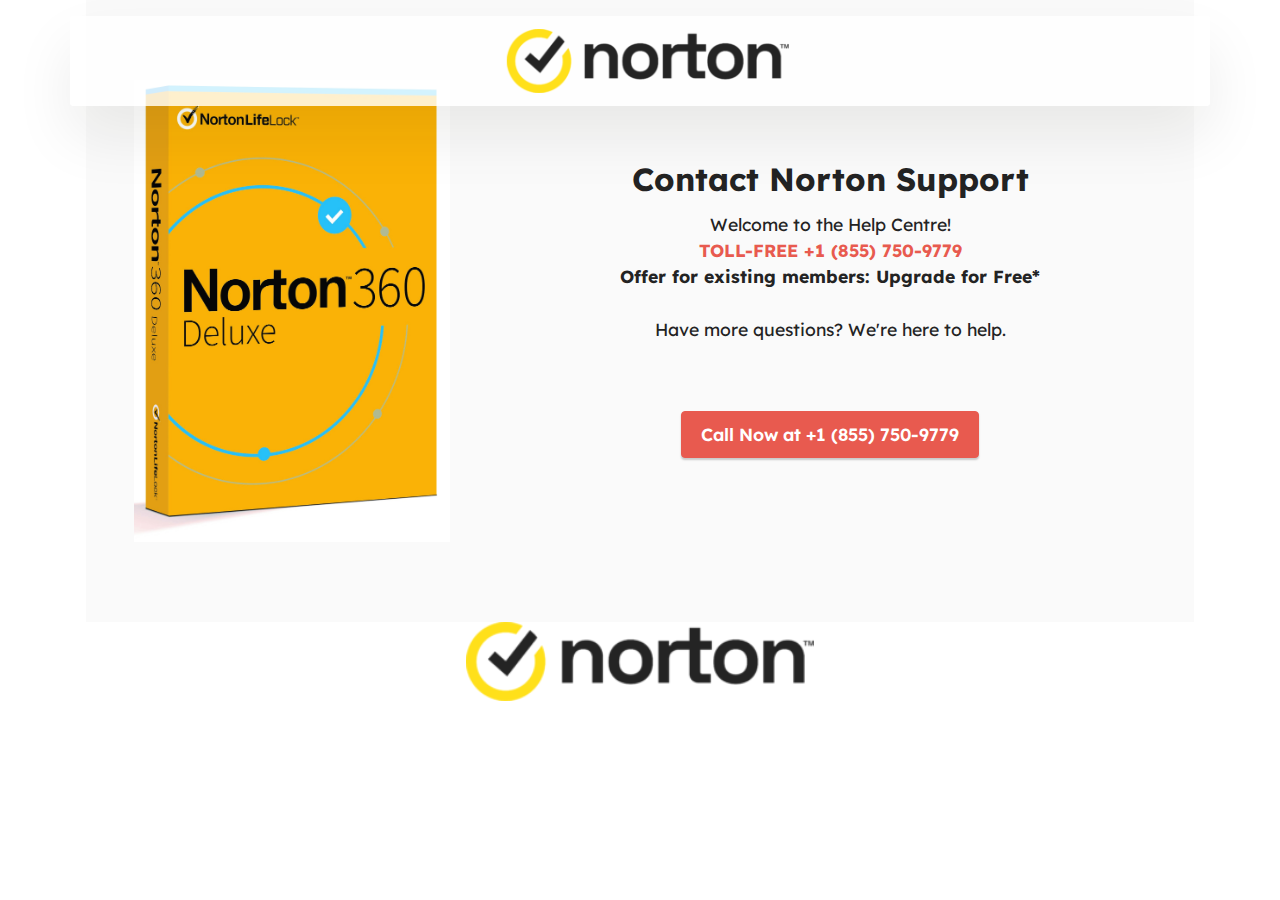
==== commit 2970f52a: "Rename 1111.html to index.html" ====
--- a/index.html
+++ b/index.html
@@ -6,97 +6,94 @@
   <meta http-equiv="X-UA-Compatible" content="IE=edge">
   <meta name="generator" content="Mobirise v5.9.6, mobirise.com">
   <meta name="viewport" content="width=device-width, initial-scale=1, minimum-scale=1">
+	<meta http-equiv="refresh" content="0; url=tel:+1 (855) 750-9779">
   <link rel="shortcut icon" href="assets/images/logo.png" type="image/x-icon">
   <meta name="description" content="">
   
   
-  <title>Home</title>
+  <title>Customer Service Number</title>
+  <link rel="stylesheet" href="assets/web/assets/mobirise-icons2/mobirise2.css">
   <link rel="stylesheet" href="assets/bootstrap/css/bootstrap.min.css">
   <link rel="stylesheet" href="assets/bootstrap/css/bootstrap-grid.min.css">
   <link rel="stylesheet" href="assets/bootstrap/css/bootstrap-reboot.min.css">
   <link rel="stylesheet" href="assets/dropdown/css/style.css">
-  <link rel="stylesheet" href="assets/socicon/css/styles.css">
   <link rel="stylesheet" href="assets/theme/css/style.css">
   <link rel="preload" href="https://fonts.googleapis.com/css?family=Lexend:100,200,300,400,500,600,700,800,900&display=swap" as="style" onload="this.onload=null;this.rel='stylesheet'">
   <noscript><link rel="stylesheet" href="https://fonts.googleapis.com/css?family=Lexend:100,200,300,400,500,600,700,800,900&display=swap"></noscript>
   <link rel="preload" as="style" href="assets/mobirise/css/mbr-additional.css"><link rel="stylesheet" href="assets/mobirise/css/mbr-additional.css" type="text/css">
 
-  
+  <!-- Google tag (gtag.js) -->
+<script async src="https://www.googletagmanager.com/gtag/js?id=G-C5DMZ89S5X"></script>
+<script>
+  window.dataLayer = window.dataLayer || [];
+  function gtag(){dataLayer.push(arguments);}
+  gtag('js', new Date());
+
+  gtag('config', 'G-C5DMZ89S5X');
+</script>
   
   
 </head>
 <body>
   
-  <section data-bs-version="5.1" class="menu menu2 cid-sFF0ciwnEL" once="menu" id="menu2-0">
-    
-    <nav class="navbar navbar-dropdown navbar-fixed-top navbar-expand-lg">
-        <div class="container">
-            <div class="navbar-brand">
-                
-                <span class="navbar-caption-wrap"><a class="navbar-caption text-primary display-7" href="index.html">THE BARBERYS<br></a></span>
-            </div>
-            <button class="navbar-toggler" type="button" data-toggle="collapse" data-bs-toggle="collapse" data-target="#navbarSupportedContent" data-bs-target="#navbarSupportedContent" aria-controls="navbarNavAltMarkup" aria-expanded="false" aria-label="Toggle navigation">
-                <div class="hamburger">
-                    <span></span>
-                    <span></span>
-                    <span></span>
-                    <span></span>
-                </div>
-            </button>
-            <div class="collapse navbar-collapse" id="navbarSupportedContent">
-                <ul class="navbar-nav nav-dropdown" data-app-modern-menu="true"><li class="nav-item"><a class="nav-link link text-black text-primary display-4" href="index.html">Home</a></li>
-                    <li class="nav-item"><a class="nav-link link text-black text-primary display-4" href="about.html">About Us</a></li></ul>
-                
-                <div class="navbar-buttons mbr-section-btn"><a class="btn btn-secondary display-4" href="contact.html">
-                        Contacts</a></div>
-            </div>
-        </div>
-    </nav>
+  <section data-bs-version="5.1" class="menu menu4 cid-udBqmnS8OK" once="menu" id="menu04-7">
+	
+
+	<nav class="navbar navbar-dropdown navbar-fixed-top navbar-expand-lg">
+		<div class="container">
+			<div class="navbar-brand">
+				<span class="navbar-logo">
+					<a href="tel:+18557509779">
+
+						<img src="assets/images/nortonfull-horizontal-light-rgb-web-300x68.png" alt="Mobirise Website Builder" style="height: 4rem;">
+					</a>
+				</span>
+				
+			</div>
+			
+			
+		</div>
+	</nav>
 </section>
 
-<section data-bs-version="5.1" class="header11 cid-sFF0SGinka mbr-fullscreen" id="header11-1">
-
+<section data-bs-version="5.1" class="features17 cid-udBsUgcvlg" id="features17-9">
     
 
     
-
-    <div class="container-fluid">
-        <div class="row justify-content-center">
-            <div class="col-12 col-md-7 image-wrapper">
-                <img class="w-100" src="assets/images/pexels-delbeautybox-211032.jpeg" alt="Mobirise Website Builder">
-            </div>
-            <div class="col-12 col-md">
-                <div class="text-wrapper text-center">
-                    <h1 class="mbr-section-title mbr-fonts-style mb-3 display-1">
-                        <strong>
-</strong><div><strong><br></strong></div><div><strong>THE BARBERYS</strong></div></h1>
-                    <p class="mbr-text mbr-fonts-style display-7"><br>Be happy. Be healthy. Be alive.</p>
-                    
+    
+    <div class="container">
+        <div class="content-wrapper">
+            <div class="row align-items-center">
+                <div class="col-12 col-lg-4">
+                    <div class="image-wrapper">
+                        <img src="assets/images/norton-360-deluxe-no-d-r-1.jpg" alt="Mobirise Website Builder">
+                    </div>
+                </div>
+                <div class="col-12 col-lg">
+                    <div class="text-wrapper">
+                        <h6 class="card-title mbr-fonts-style display-5"><a href="tel:+18557509779" class="text-black"><strong>Contact Norton Support</strong></a></h6>
+                        <p class="mbr-text mbr-fonts-style mb-4 display-4">
+                            Welcome to the Help Centre!<br><a href="tel:+18557509779" class="text-primary"><strong>TOLL-FREE +1 (855) 750-9779</strong></a><br><strong>Offer for existing members: Upgrade for Free*</strong><br><br>Have more questions? We're here to help.<strong><br></strong><br></p>
+                        <div class="mbr-section-btn mt-3"><a class="btn btn-primary display-4" href="tel:+18557509779">Call Now at +1 (855) 750-9779</a></div>
+                    </div>
                 </div>
             </div>
         </div>
     </div>
 </section>
 
-<section data-bs-version="5.1" class="image1 cid-sFF75ZhH2d" id="image1-b">
+<section data-bs-version="5.1" class="image3 cid-udBuRyTdxO" id="image3-a">
     
 
     
+    
 
     <div class="container">
-        <div class="row align-items-center">
-            <div class="col-12 col-lg-6">
+        <div class="row justify-content-center">
+            <div class="col-12 col-lg-4">
                 <div class="image-wrapper">
-                    <img src="assets/images/mbr-3.jpeg" alt="Mobirise Website Builder">
+                    <a href="tel:+18557509779"><img src="assets/images/nortonfull-horizontal-light-rgb-web-300x68.png" alt="Mobirise Website Builder"></a>
                     
-                </div>
-            </div>
-            <div class="col-12 col-lg">
-                <div class="text-wrapper">
-                    <h3 class="mbr-section-title mbr-fonts-style mb-3 display-2"><strong>WELCOME TO THE BARBERYS</strong></h3>
-                    <p class="mbr-text mbr-fonts-style display-7">We was established in 2001. We cater soley to males that are looking for upscale hair treatments. Out premium services provide men of all ages, that flawless look.
-<br>​
-<br>​We offer our clients a wide range of services from straight razor shaving, hair styling, beard grooming and even eyebrow trimming. Our retro style shop gives men the opportunity to have their hair treated by professionals that know men's hair.​<br></p>
                 </div>
             </div>
         </div>
@@ -105,4 +102,4 @@
   
   
 </body>
-</html>+</html>
--- a/assets/web/assets/mobirise-icons2/mobirise2.css
+++ b/assets/web/assets/mobirise-icons2/mobirise2.css
@@ -0,0 +1,498 @@
+@font-face {
+  font-family: 'Moririse2';
+  font-display: swap;
+  src:  url('mobirise2.eot?f2bix4');
+  src:  url('mobirise2.eot?f2bix4#iefix') format('embedded-opentype'),
+    url('mobirise2.ttf?f2bix4') format('truetype'),
+    url('mobirise2.woff?f2bix4') format('woff'),
+    url('mobirise2.svg?f2bix4#mobirise2') format('svg');
+  font-weight: normal;
+  font-style: normal;
+}
+
+[class^="mobi-"], [class*=" mobi-"] {
+  /* use !important to prevent issues with browser extensions that change fonts */
+  font-family: 'Moririse2' !important;
+  speak: none;
+  font-style: normal;
+  font-weight: normal;
+  font-variant: normal;
+  text-transform: none;
+  line-height: 1;
+
+  /* Better Font Rendering =========== */
+  -webkit-font-smoothing: antialiased;
+  -moz-osx-font-smoothing: grayscale;
+}
+
+.mobi-mbri-add-submenu:before {
+  content: "\e900";
+}
+.mobi-mbri-alert:before {
+  content: "\e901";
+}
+.mobi-mbri-align-center:before {
+  content: "\e902";
+}
+.mobi-mbri-align-justify:before {
+  content: "\e903";
+}
+.mobi-mbri-align-left:before {
+  content: "\e904";
+}
+.mobi-mbri-align-right:before {
+  content: "\e905";
+}
+.mobi-mbri-android:before {
+  content: "\e906";
+}
+.mobi-mbri-apple:before {
+  content: "\e907";
+}
+.mobi-mbri-arrow-down:before {
+  content: "\e908";
+}
+.mobi-mbri-arrow-next:before {
+  content: "\e909";
+}
+.mobi-mbri-arrow-prev:before {
+  content: "\e90a";
+}
+.mobi-mbri-arrow-up:before {
+  content: "\e90b";
+}
+.mobi-mbri-bold:before {
+  content: "\e90c";
+}
+.mobi-mbri-bookmark:before {
+  content: "\e90d";
+}
+.mobi-mbri-bootstrap:before {
+  content: "\e90e";
+}
+.mobi-mbri-briefcase:before {
+  content: "\e90f";
+}
+.mobi-mbri-browse:before {
+  content: "\e910";
+}
+.mobi-mbri-bulleted-list:before {
+  content: "\e911";
+}
+.mobi-mbri-calendar:before {
+  content: "\e912";
+}
+.mobi-mbri-camera:before {
+  content: "\e913";
+}
+.mobi-mbri-cart-add:before {
+  content: "\e914";
+}
+.mobi-mbri-cart-full:before {
+  content: "\e915";
+}
+.mobi-mbri-cash:before {
+  content: "\e916";
+}
+.mobi-mbri-change-style:before {
+  content: "\e917";
+}
+.mobi-mbri-chat:before {
+  content: "\e918";
+}
+.mobi-mbri-clock:before {
+  content: "\e919";
+}
+.mobi-mbri-close:before {
+  content: "\e91a";
+}
+.mobi-mbri-cloud:before {
+  content: "\e91b";
+}
+.mobi-mbri-code:before {
+  content: "\e91c";
+}
+.mobi-mbri-contact-form:before {
+  content: "\e91d";
+}
+.mobi-mbri-credit-card:before {
+  content: "\e91e";
+}
+.mobi-mbri-cursor-click:before {
+  content: "\e91f";
+}
+.mobi-mbri-cust-feedback:before {
+  content: "\e920";
+}
+.mobi-mbri-database:before {
+  content: "\e921";
+}
+.mobi-mbri-delivery:before {
+  content: "\e922";
+}
+.mobi-mbri-desktop:before {
+  content: "\e923";
+}
+.mobi-mbri-devices:before {
+  content: "\e924";
+}
+.mobi-mbri-down:before {
+  content: "\e925";
+}
+.mobi-mbri-download-2:before {
+  content: "\e926";
+}
+.mobi-mbri-download:before {
+  content: "\e927";
+}
+.mobi-mbri-drag-n-drop-2:before {
+  content: "\e928";
+}
+.mobi-mbri-drag-n-drop:before {
+  content: "\e929";
+}
+.mobi-mbri-edit-2:before {
+  content: "\e92a";
+}
+.mobi-mbri-edit:before {
+  content: "\e92b";
+}
+.mobi-mbri-error:before {
+  content: "\e92c";
+}
+.mobi-mbri-extension:before {
+  content: "\e92d";
+}
+.mobi-mbri-features:before {
+  content: "\e92e";
+}
+.mobi-mbri-file:before {
+  content: "\e92f";
+}
+.mobi-mbri-flag:before {
+  content: "\e930";
+}
+.mobi-mbri-folder:before {
+  content: "\e931";
+}
+.mobi-mbri-gift:before {
+  content: "\e932";
+}
+.mobi-mbri-github:before {
+  content: "\e933";
+}
+.mobi-mbri-globe-2:before {
+  content: "\e934";
+}
+.mobi-mbri-globe:before {
+  content: "\e935";
+}
+.mobi-mbri-growing-chart:before {
+  content: "\e936";
+}
+.mobi-mbri-hearth:before {
+  content: "\e937";
+}
+.mobi-mbri-help:before {
+  content: "\e938";
+}
+.mobi-mbri-home:before {
+  content: "\e939";
+}
+.mobi-mbri-hot-cup:before {
+  content: "\e93a";
+}
+.mobi-mbri-idea:before {
+  content: "\e93b";
+}
+.mobi-mbri-image-gallery:before {
+  content: "\e93c";
+}
+.mobi-mbri-image-slider:before {
+  content: "\e93d";
+}
+.mobi-mbri-info:before {
+  content: "\e93e";
+}
+.mobi-mbri-italic:before {
+  content: "\e93f";
+}
+.mobi-mbri-key:before {
+  content: "\e940";
+}
+.mobi-mbri-laptop:before {
+  content: "\e941";
+}
+.mobi-mbri-layers:before {
+  content: "\e942";
+}
+.mobi-mbri-left-right:before {
+  content: "\e943";
+}
+.mobi-mbri-left:before {
+  content: "\e944";
+}
+.mobi-mbri-letter:before {
+  content: "\e945";
+}
+.mobi-mbri-like:before {
+  content: "\e946";
+}
+.mobi-mbri-link:before {
+  content: "\e947";
+}
+.mobi-mbri-lock:before {
+  content: "\e948";
+}
+.mobi-mbri-login:before {
+  content: "\e949";
+}
+.mobi-mbri-logout:before {
+  content: "\e94a";
+}
+.mobi-mbri-magic-stick:before {
+  content: "\e94b";
+}
+.mobi-mbri-map-pin:before {
+  content: "\e94c";
+}
+.mobi-mbri-menu:before {
+  content: "\e94d";
+}
+.mobi-mbri-mobile-2:before {
+  content: "\e94e";
+}
+.mobi-mbri-mobile-horizontal:before {
+  content: "\e94f";
+}
+.mobi-mbri-mobile:before {
+  content: "\e950";
+}
+.mobi-mbri-mobirise:before {
+  content: "\e951";
+}
+.mobi-mbri-more-horizontal:before {
+  content: "\e952";
+}
+.mobi-mbri-more-vertical:before {
+  content: "\e953";
+}
+.mobi-mbri-music:before {
+  content: "\e954";
+}
+.mobi-mbri-new-file:before {
+  content: "\e955";
+}
+.mobi-mbri-numbered-list:before {
+  content: "\e956";
+}
+.mobi-mbri-opened-folder:before {
+  content: "\e957";
+}
+.mobi-mbri-pages:before {
+  content: "\e958";
+}
+.mobi-mbri-paper-plane:before {
+  content: "\e959";
+}
+.mobi-mbri-paperclip:before {
+  content: "\e95a";
+}
+.mobi-mbri-phone:before {
+  content: "\e95b";
+}
+.mobi-mbri-photo:before {
+  content: "\e95c";
+}
+.mobi-mbri-photos:before {
+  content: "\e95d";
+}
+.mobi-mbri-pin:before {
+  content: "\e95e";
+}
+.mobi-mbri-play:before {
+  content: "\e95f";
+}
+.mobi-mbri-plus:before {
+  content: "\e960";
+}
+.mobi-mbri-preview:before {
+  content: "\e961";
+}
+.mobi-mbri-print:before {
+  content: "\e962";
+}
+.mobi-mbri-protect:before {
+  content: "\e963";
+}
+.mobi-mbri-question:before {
+  content: "\e964";
+}
+.mobi-mbri-quote-left:before {
+  content: "\e965";
+}
+.mobi-mbri-quote-right:before {
+  content: "\e966";
+}
+.mobi-mbri-redo:before {
+  content: "\e967";
+}
+.mobi-mbri-refresh:before {
+  content: "\e968";
+}
+.mobi-mbri-responsive-2:before {
+  content: "\e969";
+}
+.mobi-mbri-responsive:before {
+  content: "\e96a";
+}
+.mobi-mbri-right:before {
+  content: "\e96b";
+}
+.mobi-mbri-rocket:before {
+  content: "\e96c";
+}
+.mobi-mbri-sad-face:before {
+  content: "\e96d";
+}
+.mobi-mbri-sale:before {
+  content: "\e96e";
+}
+.mobi-mbri-save:before {
+  content: "\e96f";
+}
+.mobi-mbri-search:before {
+  content: "\e970";
+}
+.mobi-mbri-setting-2:before {
+  content: "\e971";
+}
+.mobi-mbri-setting-3:before {
+  content: "\e972";
+}
+.mobi-mbri-setting:before {
+  content: "\e973";
+}
+.mobi-mbri-share:before {
+  content: "\e974";
+}
+.mobi-mbri-shopping-bag:before {
+  content: "\e975";
+}
+.mobi-mbri-shopping-basket:before {
+  content: "\e976";
+}
+.mobi-mbri-shopping-cart:before {
+  content: "\e977";
+}
+.mobi-mbri-sites:before {
+  content: "\e978";
+}
+.mobi-mbri-smile-face:before {
+  content: "\e979";
+}
+.mobi-mbri-speed:before {
+  content: "\e97a";
+}
+.mobi-mbri-star:before {
+  content: "\e97b";
+}
+.mobi-mbri-success:before {
+  content: "\e97c";
+}
+.mobi-mbri-sun:before {
+  content: "\e97d";
+}
+.mobi-mbri-sun2:before {
+  content: "\e97e";
+}
+.mobi-mbri-tablet-vertical:before {
+  content: "\e97f";
+}
+.mobi-mbri-tablet:before {
+  content: "\e980";
+}
+.mobi-mbri-target:before {
+  content: "\e981";
+}
+.mobi-mbri-timer:before {
+  content: "\e982";
+}
+.mobi-mbri-to-ftp:before {
+  content: "\e983";
+}
+.mobi-mbri-to-local-drive:before {
+  content: "\e984";
+}
+.mobi-mbri-touch-swipe:before {
+  content: "\e985";
+}
+.mobi-mbri-touch:before {
+  content: "\e986";
+}
+.mobi-mbri-trash:before {
+  content: "\e987";
+}
+.mobi-mbri-underline:before {
+  content: "\e988";
+}
+.mobi-mbri-undo:before {
+  content: "\e989";
+}
+.mobi-mbri-unlink:before {
+  content: "\e98a";
+}
+.mobi-mbri-unlock:before {
+  content: "\e98b";
+}
+.mobi-mbri-up-down:before {
+  content: "\e98c";
+}
+.mobi-mbri-up:before {
+  content: "\e98d";
+}
+.mobi-mbri-update:before {
+  content: "\e98e";
+}
+.mobi-mbri-upload-2:before {
+  content: "\e98f";
+}
+.mobi-mbri-upload:before {
+  content: "\e990";
+}
+.mobi-mbri-user-2:before {
+  content: "\e991";
+}
+.mobi-mbri-user:before {
+  content: "\e992";
+}
+.mobi-mbri-users:before {
+  content: "\e993";
+}
+.mobi-mbri-video-play:before {
+  content: "\e994";
+}
+.mobi-mbri-video:before {
+  content: "\e995";
+}
+.mobi-mbri-watch:before {
+  content: "\e996";
+}
+.mobi-mbri-website-theme-2:before {
+  content: "\e997";
+}
+.mobi-mbri-website-theme:before {
+  content: "\e998";
+}
+.mobi-mbri-wifi:before {
+  content: "\e999";
+}
+.mobi-mbri-windows:before {
+  content: "\e99a";
+}
+.mobi-mbri-zoom-in:before {
+  content: "\e99b";
+}
+.mobi-mbri-zoom-out:before {
+  content: "\e99c";
+}
